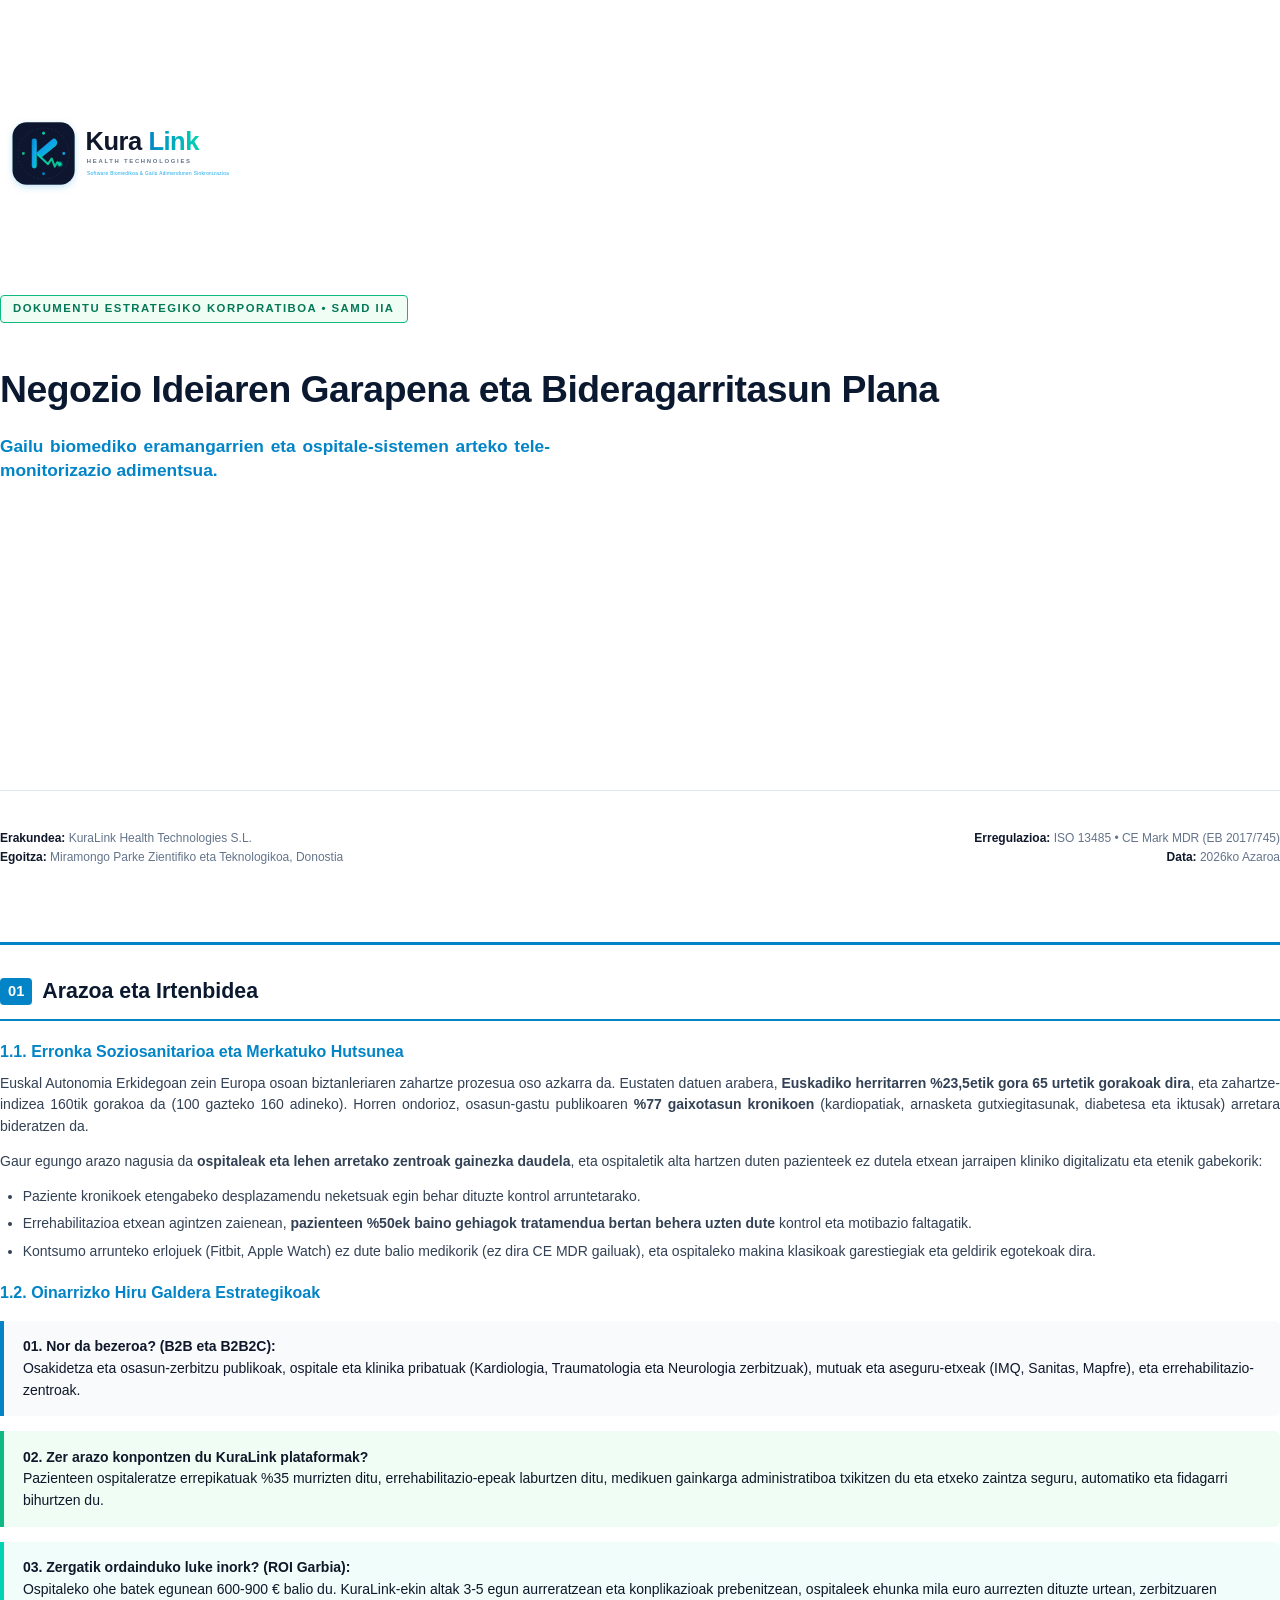
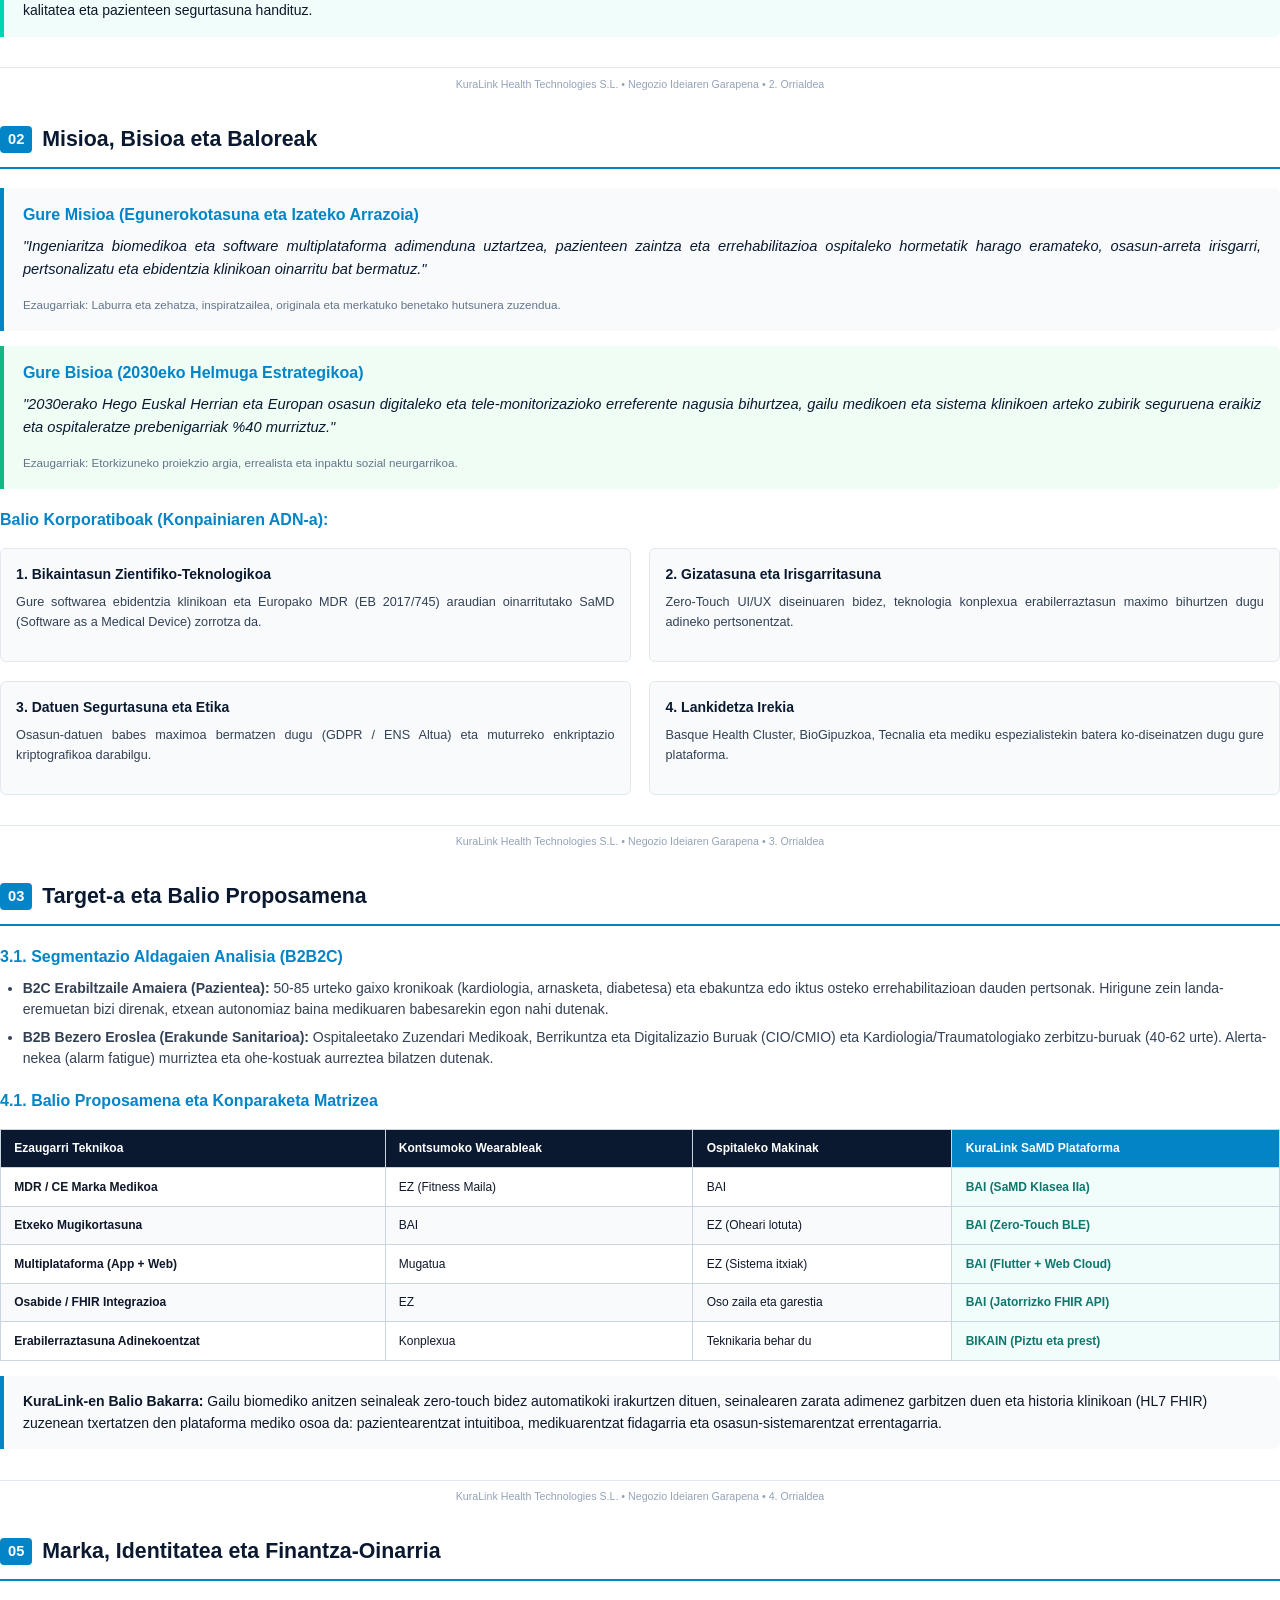
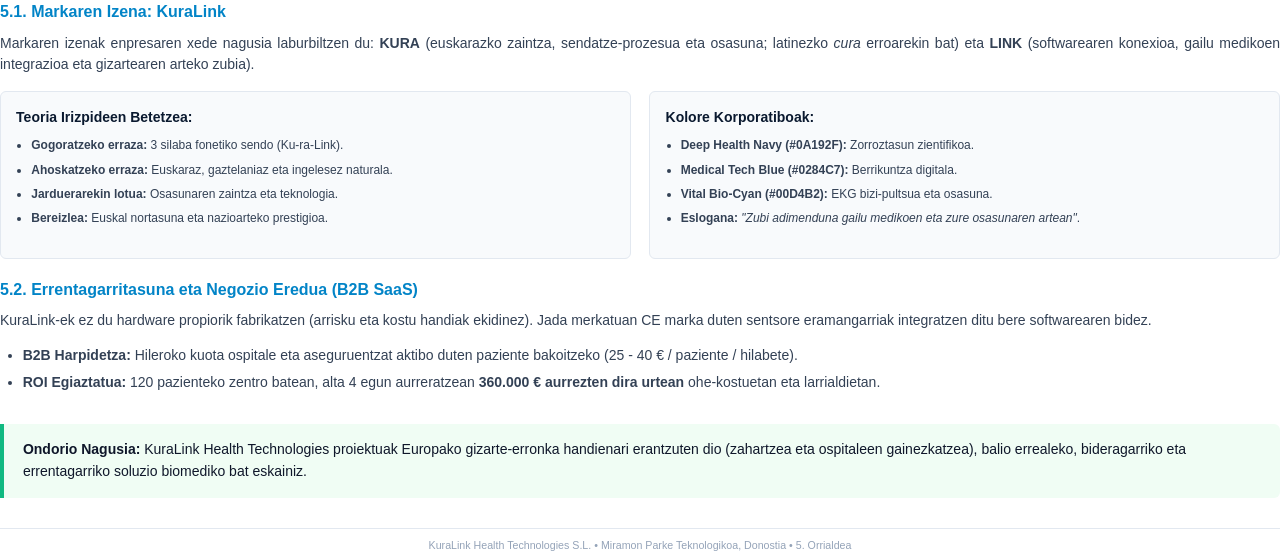
==== kuralink_web_app/txostena_inprimatzeko.html @ a9c26ec3 "style: Dolar ikurrak eta ikasle-testuak ezabatu, enpresa-itxura korporatiboa eman eta PDF deskarga g" ====
<!DOCTYPE html>
<html lang="eu">
<head>
  <meta charset="UTF-8">
  <title>KuraLink Health Technologies — Negozio Ideiaren Garapena (Txosten Ofiziala)</title>
  <style>
    @page {
      size: A4;
      margin: 20mm 15mm 20mm 15mm;
    }
    * {
      box-sizing: border-box;
      margin: 0;
      padding: 0;
    }
    body {
      font-family: -apple-system, BlinkMacSystemFont, "Segoe UI", Roboto, "Helvetica Neue", Arial, sans-serif;
      color: #0F172A;
      background: #FFFFFF;
      font-size: 10.5pt;
      line-height: 1.55;
    }
    .page {
      page-break-after: always;
      position: relative;
    }
    .page:last-child {
      page-break-after: avoid;
    }
    /* Cover Page */
    .cover-page {
      height: 250mm;
      display: flex;
      flex-direction: column;
      justify-content: space-between;
      border-bottom: 3px solid #0284C7;
      padding-bottom: 20mm;
    }
    .cover-top {
      padding-top: 30mm;
    }
    .cover-logo {
      width: 280px;
      margin-bottom: 25mm;
    }
    .cover-badge {
      display: inline-block;
      background: #F0FDF4;
      border: 1px solid #10B981;
      color: #047857;
      font-size: 8.5pt;
      font-weight: 700;
      text-transform: uppercase;
      letter-spacing: 1.5px;
      padding: 4px 12px;
      border-radius: 4px;
      margin-bottom: 12mm;
    }
    .cover-title {
      font-size: 28pt;
      font-weight: 800;
      color: #0A192F;
      line-height: 1.15;
      margin-bottom: 6mm;
      letter-spacing: -0.5px;
    }
    .cover-subtitle {
      font-size: 13pt;
      color: #0284C7;
      font-weight: 600;
      line-height: 1.4;
      max-width: 550px;
    }
    .cover-footer {
      border-top: 1px solid #E2E8F0;
      padding-top: 10mm;
      display: flex;
      justify-content: space-between;
      color: #64748B;
      font-size: 9pt;
    }
    .cover-footer strong {
      color: #0F172A;
    }
    /* Section Headers */
    h2.section-heading {
      font-size: 16pt;
      font-weight: 800;
      color: #0A192F;
      border-bottom: 2px solid #0284C7;
      padding-bottom: 3mm;
      margin-top: 8mm;
      margin-bottom: 5mm;
      display: flex;
      align-items: center;
      gap: 10px;
    }
    h2.section-heading .num {
      background: #0284C7;
      color: white;
      font-size: 11pt;
      padding: 2px 8px;
      border-radius: 4px;
    }
    h3.sub-heading {
      font-size: 12pt;
      font-weight: 700;
      color: #0284C7;
      margin-top: 5mm;
      margin-bottom: 2mm;
    }
    p {
      margin-bottom: 3.5mm;
      color: #334155;
      text-align: justify;
    }
    ul {
      margin-left: 6mm;
      margin-bottom: 4mm;
      color: #334155;
    }
    li {
      margin-bottom: 1.5mm;
    }
    .callout-box {
      background: #F8FAFC;
      border-left: 4px solid #0284C7;
      padding: 4mm 5mm;
      margin: 4mm 0;
      border-radius: 0 6px 6px 0;
    }
    .callout-box.green {
      border-left-color: #10B981;
      background: #F0FDF4;
    }
    .callout-box.cyan {
      border-left-color: #00D4B2;
      background: #F0FDFA;
    }
    .grid-2 {
      display: grid;
      grid-template-columns: 1fr 1fr;
      gap: 5mm;
      margin: 4mm 0;
    }
    .card {
      border: 1px solid #E2E8F0;
      padding: 4mm;
      border-radius: 6px;
      background: #F8FAFC;
    }
    .card h4 {
      font-size: 10.5pt;
      font-weight: 700;
      color: #0A192F;
      margin-bottom: 2mm;
    }
    table {
      width: 100%;
      border-collapse: collapse;
      margin: 4mm 0;
      font-size: 9pt;
    }
    th, td {
      border: 1px solid #CBD5E1;
      padding: 2.5mm 3.5mm;
      text-align: left;
    }
    th {
      background: #0A192F;
      color: white;
      font-weight: 700;
    }
    tr:nth-child(even) {
      background: #F8FAFC;
    }
    .highlight-cell {
      background: #F0FDFA !important;
      font-weight: 700;
      color: #0F766E;
    }
    .footer-note {
      font-size: 8pt;
      color: #94A3B8;
      border-top: 1px solid #E2E8F0;
      padding-top: 2mm;
      margin-top: 8mm;
      text-align: center;
    }
  </style>
</head>
<body>

  <!-- PAGE 1: COVER -->
  <div class="page cover-page">
    <div class="cover-top">
      <img src="assets/images/kuralink_logo.svg" alt="KuraLink Logo" class="cover-logo">
      <br>
      <div class="cover-badge">Dokumentu Estrategiko Korporatiboa • SaMD IIa</div>
      <h1 class="cover-title">Negozio Ideiaren Garapena eta Bideragarritasun Plana</h1>
      <p class="cover-subtitle">
        Gailu biomediko eramangarrien eta ospitale-sistemen arteko tele-monitorizazio adimentsua.
      </p>
    </div>

    <div class="cover-footer">
      <div>
        <strong>Erakundea:</strong> KuraLink Health Technologies S.L.<br>
        <strong>Egoitza:</strong> Miramongo Parke Zientifiko eta Teknologikoa, Donostia
      </div>
      <div style="text-align: right;">
        <strong>Erregulazioa:</strong> ISO 13485 • CE Mark MDR (EB 2017/745)<br>
        <strong>Data:</strong> 2026ko Azaroa
      </div>
    </div>
  </div>

  <!-- PAGE 2: ARAZOA ETA IRTENBIDEA -->
  <div class="page">
    <h2 class="section-heading"><span class="num">01</span> Arazoa eta Irtenbidea</h2>
    
    <h3 class="sub-heading">1.1. Erronka Soziosanitarioa eta Merkatuko Hutsunea</h3>
    <p>
      Euskal Autonomia Erkidegoan zein Europa osoan biztanleriaren zahartze prozesua oso azkarra da. Eustaten datuen arabera, <strong>Euskadiko herritarren %23,5etik gora 65 urtetik gorakoak dira</strong>, eta zahartze-indizea 160tik gorakoa da (100 gazteko 160 adineko). Horren ondorioz, osasun-gastu publikoaren <strong>%77 gaixotasun kronikoen</strong> (kardiopatiak, arnasketa gutxiegitasunak, diabetesa eta iktusak) arretara bideratzen da.
    </p>
    <p>
      Gaur egungo arazo nagusia da <strong>ospitaleak eta lehen arretako zentroak gainezka daudela</strong>, eta ospitaletik alta hartzen duten pazienteek ez dutela etxean jarraipen kliniko digitalizatu eta etenik gabekorik:
    </p>
    <ul>
      <li>Paziente kronikoek etengabeko desplazamendu neketsuak egin behar dituzte kontrol arruntetarako.</li>
      <li>Errehabilitazioa etxean agintzen zaienean, <strong>pazienteen %50ek baino gehiagok tratamendua bertan behera uzten dute</strong> kontrol eta motibazio faltagatik.</li>
      <li>Kontsumo arrunteko erlojuek (Fitbit, Apple Watch) ez dute balio medikorik (ez dira CE MDR gailuak), eta ospitaleko makina klasikoak garestiegiak eta geldirik egotekoak dira.</li>
    </ul>

    <h3 class="sub-heading">1.2. Oinarrizko Hiru Galdera Estrategikoak</h3>
    <div class="callout-box">
      <strong>01. Nor da bezeroa? (B2B eta B2B2C):</strong><br>
      Osakidetza eta osasun-zerbitzu publikoak, ospitale eta klinika pribatuak (Kardiologia, Traumatologia eta Neurologia zerbitzuak), mutuak eta aseguru-etxeak (IMQ, Sanitas, Mapfre), eta errehabilitazio-zentroak.
    </div>
    <div class="callout-box green">
      <strong>02. Zer arazo konpontzen du KuraLink plataformak?</strong><br>
      Pazienteen ospitaleratze errepikatuak %35 murrizten ditu, errehabilitazio-epeak laburtzen ditu, medikuen gainkarga administratiboa txikitzen du eta etxeko zaintza seguru, automatiko eta fidagarri bihurtzen du.
    </div>
    <div class="callout-box cyan">
      <strong>03. Zergatik ordainduko luke inork? (ROI Garbia):</strong><br>
      Ospitaleko ohe batek egunean 600-900 € balio du. KuraLink-ekin altak 3-5 egun aurreratzean eta konplikazioak prebenitzean, ospitaleek ehunka mila euro aurrezten dituzte urtean, zerbitzuaren kalitatea eta pazienteen segurtasuna handituz.
    </div>

    <div class="footer-note">KuraLink Health Technologies S.L. • Negozio Ideiaren Garapena • 2. Orrialdea</div>
  </div>

  <!-- PAGE 3: MISIOA, BISIOA ETA BALOREAK -->
  <div class="page">
    <h2 class="section-heading"><span class="num">02</span> Misioa, Bisioa eta Baloreak</h2>

    <div class="callout-box">
      <h3 class="sub-heading" style="margin-top:0;">Gure Misioa (Egunerokotasuna eta Izateko Arrazoia)</h3>
      <p style="font-size:11pt; font-style:italic; color:#0A192F;">
        "Ingeniaritza biomedikoa eta software multiplataforma adimenduna uztartzea, pazienteen zaintza eta errehabilitazioa ospitaleko hormetatik harago eramateko, osasun-arreta irisgarri, pertsonalizatu eta ebidentzia klinikoan oinarritu bat bermatuz."
      </p>
      <small style="color:#64748B;">Ezaugarriak: Laburra eta zehatza, inspiratzailea, originala eta merkatuko benetako hutsunera zuzendua.</small>
    </div>

    <div class="callout-box green">
      <h3 class="sub-heading" style="margin-top:0;">Gure Bisioa (2030eko Helmuga Estrategikoa)</h3>
      <p style="font-size:11pt; font-style:italic; color:#0A192F;">
        "2030erako Hego Euskal Herrian eta Europan osasun digitaleko eta tele-monitorizazioko erreferente nagusia bihurtzea, gailu medikoen eta sistema klinikoen arteko zubirik seguruena eraikiz eta ospitaleratze prebenigarriak %40 murriztuz."
      </p>
      <small style="color:#64748B;">Ezaugarriak: Etorkizuneko proiekzio argia, errealista eta inpaktu sozial neurgarrikoa.</small>
    </div>

    <h3 class="sub-heading">Balio Korporatiboak (Konpainiaren ADN-a):</h3>
    <div class="grid-2">
      <div class="card">
        <h4>1. Bikaintasun Zientifiko-Teknologikoa</h4>
        <p style="font-size:9.5pt;">Gure softwarea ebidentzia klinikoan eta Europako MDR (EB 2017/745) araudian oinarritutako SaMD (Software as a Medical Device) zorrotza da.</p>
      </div>
      <div class="card">
        <h4>2. Gizatasuna eta Irisgarritasuna</h4>
        <p style="font-size:9.5pt;">Zero-Touch UI/UX diseinuaren bidez, teknologia konplexua erabilerraztasun maximo bihurtzen dugu adineko pertsonentzat.</p>
      </div>
      <div class="card">
        <h4>3. Datuen Segurtasuna eta Etika</h4>
        <p style="font-size:9.5pt;">Osasun-datuen babes maximoa bermatzen dugu (GDPR / ENS Altua) eta muturreko enkriptazio kriptografikoa darabilgu.</p>
      </div>
      <div class="card">
        <h4>4. Lankidetza Irekia</h4>
        <p style="font-size:9.5pt;">Basque Health Cluster, BioGipuzkoa, Tecnalia eta mediku espezialistekin batera ko-diseinatzen dugu gure plataforma.</p>
      </div>
    </div>

    <div class="footer-note">KuraLink Health Technologies S.L. • Negozio Ideiaren Garapena • 3. Orrialdea</div>
  </div>

  <!-- PAGE 4: TARGET ETA BALIO PROPOSAMENA -->
  <div class="page">
    <h2 class="section-heading"><span class="num">03</span> Target-a eta Balio Proposamena</h2>

    <h3 class="sub-heading">3.1. Segmentazio Aldagaien Analisia (B2B2C)</h3>
    <ul>
      <li><strong>B2C Erabiltzaile Amaiera (Pazientea):</strong> 50-85 urteko gaixo kronikoak (kardiologia, arnasketa, diabetesa) eta ebakuntza edo iktus osteko errehabilitazioan dauden pertsonak. Hirigune zein landa-eremuetan bizi direnak, etxean autonomiaz baina medikuaren babesarekin egon nahi dutenak.</li>
      <li><strong>B2B Bezero Eroslea (Erakunde Sanitarioa):</strong> Ospitaleetako Zuzendari Medikoak, Berrikuntza eta Digitalizazio Buruak (CIO/CMIO) eta Kardiologia/Traumatologiako zerbitzu-buruak (40-62 urte). Alerta-nekea (alarm fatigue) murriztea eta ohe-kostuak aurreztea bilatzen dutenak.</li>
    </ul>

    <h3 class="sub-heading">4.1. Balio Proposamena eta Konparaketa Matrizea</h3>
    <table>
      <thead>
        <tr>
          <th>Ezaugarri Teknikoa</th>
          <th>Kontsumoko Wearableak</th>
          <th>Ospitaleko Makinak</th>
          <th style="background:#0284C7;">KuraLink SaMD Plataforma</th>
        </tr>
      </thead>
      <tbody>
        <tr>
          <td><strong>MDR / CE Marka Medikoa</strong></td>
          <td>EZ (Fitness Maila)</td>
          <td>BAI</td>
          <td class="highlight-cell">BAI (SaMD Klasea IIa)</td>
        </tr>
        <tr>
          <td><strong>Etxeko Mugikortasuna</strong></td>
          <td>BAI</td>
          <td>EZ (Oheari lotuta)</td>
          <td class="highlight-cell">BAI (Zero-Touch BLE)</td>
        </tr>
        <tr>
          <td><strong>Multiplataforma (App + Web)</strong></td>
          <td>Mugatua</td>
          <td>EZ (Sistema itxiak)</td>
          <td class="highlight-cell">BAI (Flutter + Web Cloud)</td>
        </tr>
        <tr>
          <td><strong>Osabide / FHIR Integrazioa</strong></td>
          <td>EZ</td>
          <td>Oso zaila eta garestia</td>
          <td class="highlight-cell">BAI (Jatorrizko FHIR API)</td>
        </tr>
        <tr>
          <td><strong>Erabilerraztasuna Adinekoentzat</strong></td>
          <td>Konplexua</td>
          <td>Teknikaria behar du</td>
          <td class="highlight-cell">BIKAIN (Piztu eta prest)</td>
        </tr>
      </tbody>
    </table>

    <div class="callout-box">
      <strong>KuraLink-en Balio Bakarra:</strong> Gailu biomediko anitzen seinaleak zero-touch bidez automatikoki irakurtzen dituen, seinalearen zarata adimenez garbitzen duen eta historia klinikoan (HL7 FHIR) zuzenean txertatzen den plataforma mediko osoa da: pazientearentzat intuitiboa, medikuarentzat fidagarria eta osasun-sistemarentzat errentagarria.
    </div>

    <div class="footer-note">KuraLink Health Technologies S.L. • Negozio Ideiaren Garapena • 4. Orrialdea</div>
  </div>

  <!-- PAGE 5: MARKA ETA ONDORIOAK -->
  <div class="page">
    <h2 class="section-heading"><span class="num">05</span> Marka, Identitatea eta Finantza-Oinarria</h2>

    <h3 class="sub-heading">5.1. Markaren Izena: KuraLink</h3>
    <p>
      Markaren izenak enpresaren xede nagusia laburbiltzen du: <strong>KURA</strong> (euskarazko zaintza, sendatze-prozesua eta osasuna; latinezko <em>cura</em> erroarekin bat) eta <strong>LINK</strong> (softwarearen konexioa, gailu medikoen integrazioa eta gizartearen arteko zubia).
    </p>

    <div class="grid-2">
      <div class="card">
        <h4>Teoria Irizpideen Betetzea:</h4>
        <ul style="margin-left: 4mm; font-size: 9pt;">
          <li><strong>Gogoratzeko erraza:</strong> 3 silaba fonetiko sendo (Ku-ra-Link).</li>
          <li><strong>Ahoskatzeko erraza:</strong> Euskaraz, gaztelaniaz eta ingelesez naturala.</li>
          <li><strong>Jarduerarekin lotua:</strong> Osasunaren zaintza eta teknologia.</li>
          <li><strong>Bereizlea:</strong> Euskal nortasuna eta nazioarteko prestigioa.</li>
        </ul>
      </div>
      <div class="card">
        <h4>Kolore Korporatiboak:</h4>
        <ul style="margin-left: 4mm; font-size: 9pt;">
          <li><strong>Deep Health Navy (#0A192F):</strong> Zorroztasun zientifikoa.</li>
          <li><strong>Medical Tech Blue (#0284C7):</strong> Berrikuntza digitala.</li>
          <li><strong>Vital Bio-Cyan (#00D4B2):</strong> EKG bizi-pultsua eta osasuna.</li>
          <li><strong>Eslogana:</strong> <em>"Zubi adimenduna gailu medikoen eta zure osasunaren artean"</em>.</li>
        </ul>
      </div>
    </div>

    <h3 class="sub-heading">5.2. Errentagarritasuna eta Negozio Eredua (B2B SaaS)</h3>
    <p>
      KuraLink-ek ez du hardware propiorik fabrikatzen (arrisku eta kostu handiak ekidinez). Jada merkatuan CE marka duten sentsore eramangarriak integratzen ditu bere softwarearen bidez.
    </p>
    <ul>
      <li><strong>B2B Harpidetza:</strong> Hileroko kuota ospitale eta aseguruentzat aktibo duten paziente bakoitzeko (25 - 40 € / paziente / hilabete).</li>
      <li><strong>ROI Egiaztatua:</strong> 120 pazienteko zentro batean, alta 4 egun aurreratzean <strong>360.000 € aurrezten dira urtean</strong> ohe-kostuetan eta larrialdietan.</li>
    </ul>

    <div class="callout-box green" style="margin-top: 8mm;">
      <strong>Ondorio Nagusia:</strong> KuraLink Health Technologies proiektuak Europako gizarte-erronka handienari erantzuten dio (zahartzea eta ospitaleen gainezkatzea), balio errealeko, bideragarriko eta errentagarriko soluzio biomediko bat eskainiz.
    </div>

    <div class="footer-note">KuraLink Health Technologies S.L. • Miramon Parke Teknologikoa, Donostia • 5. Orrialdea</div>
  </div>

</body>
</html>
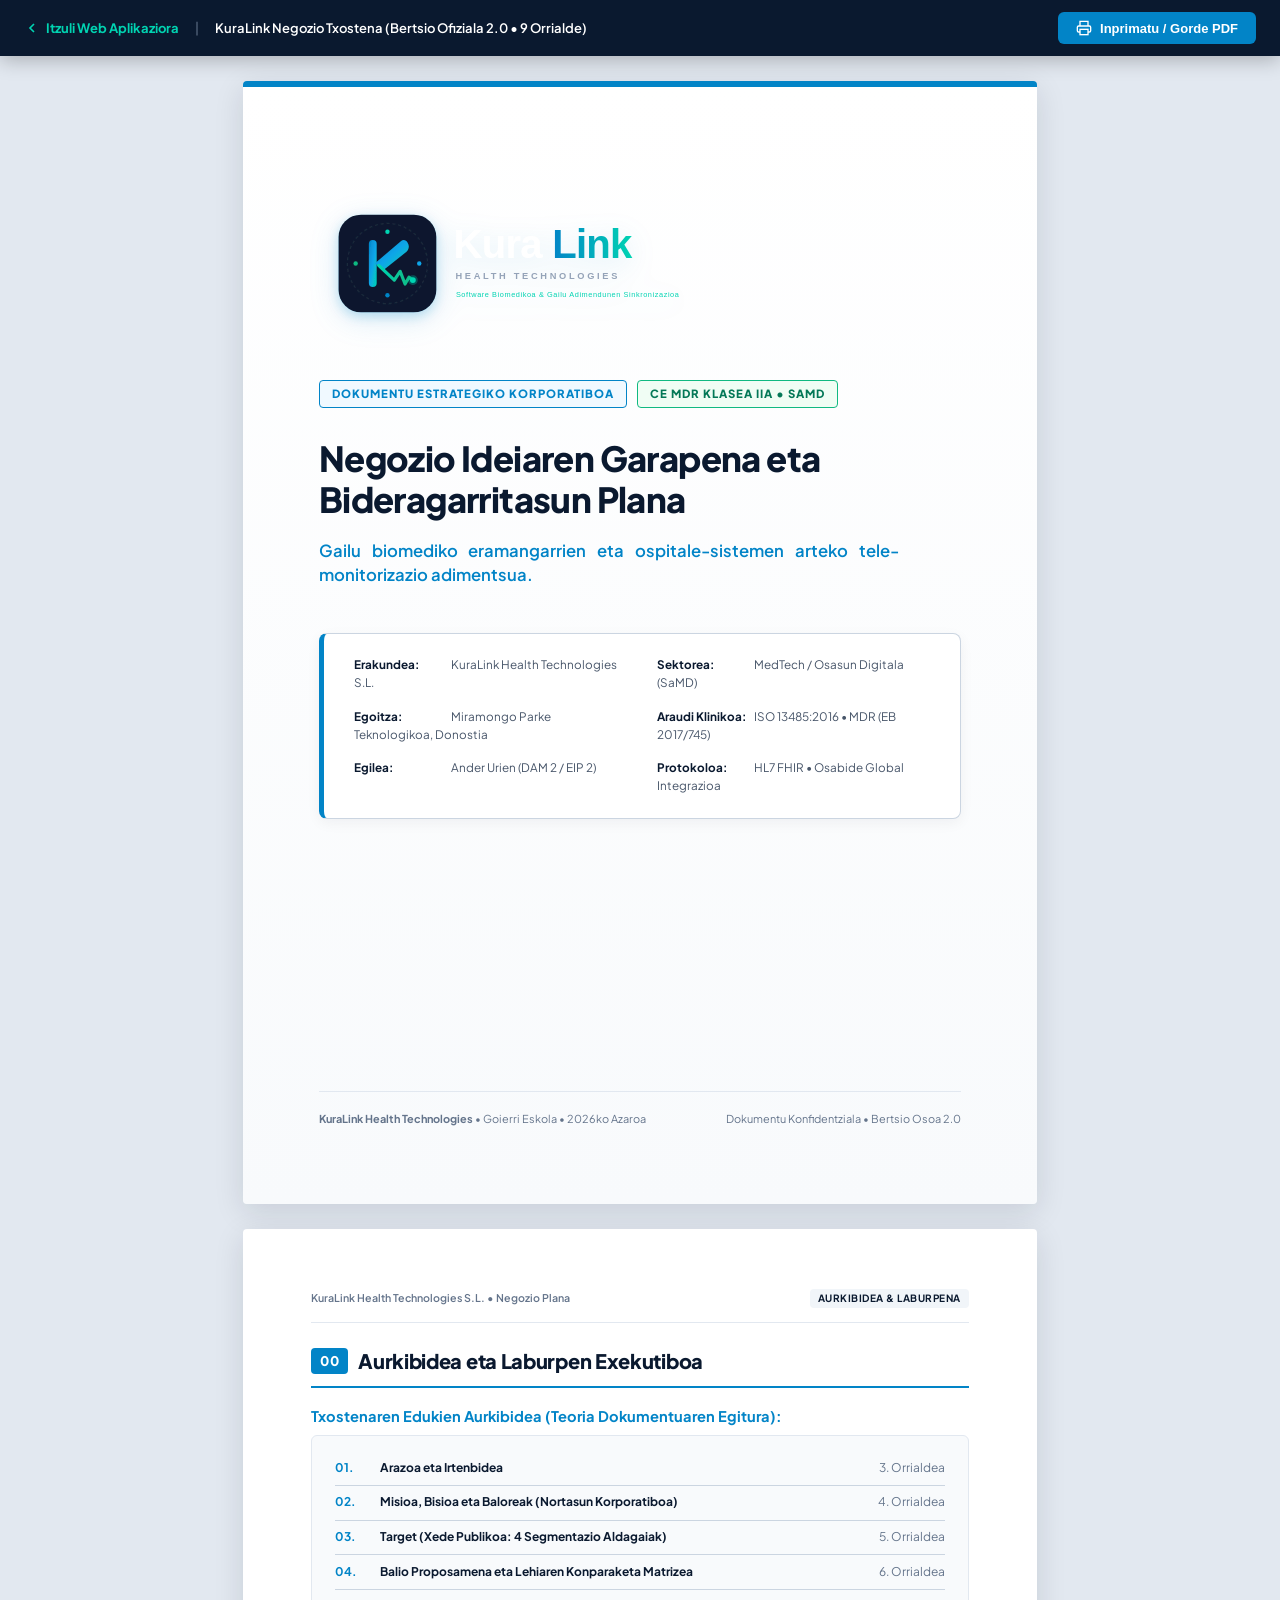
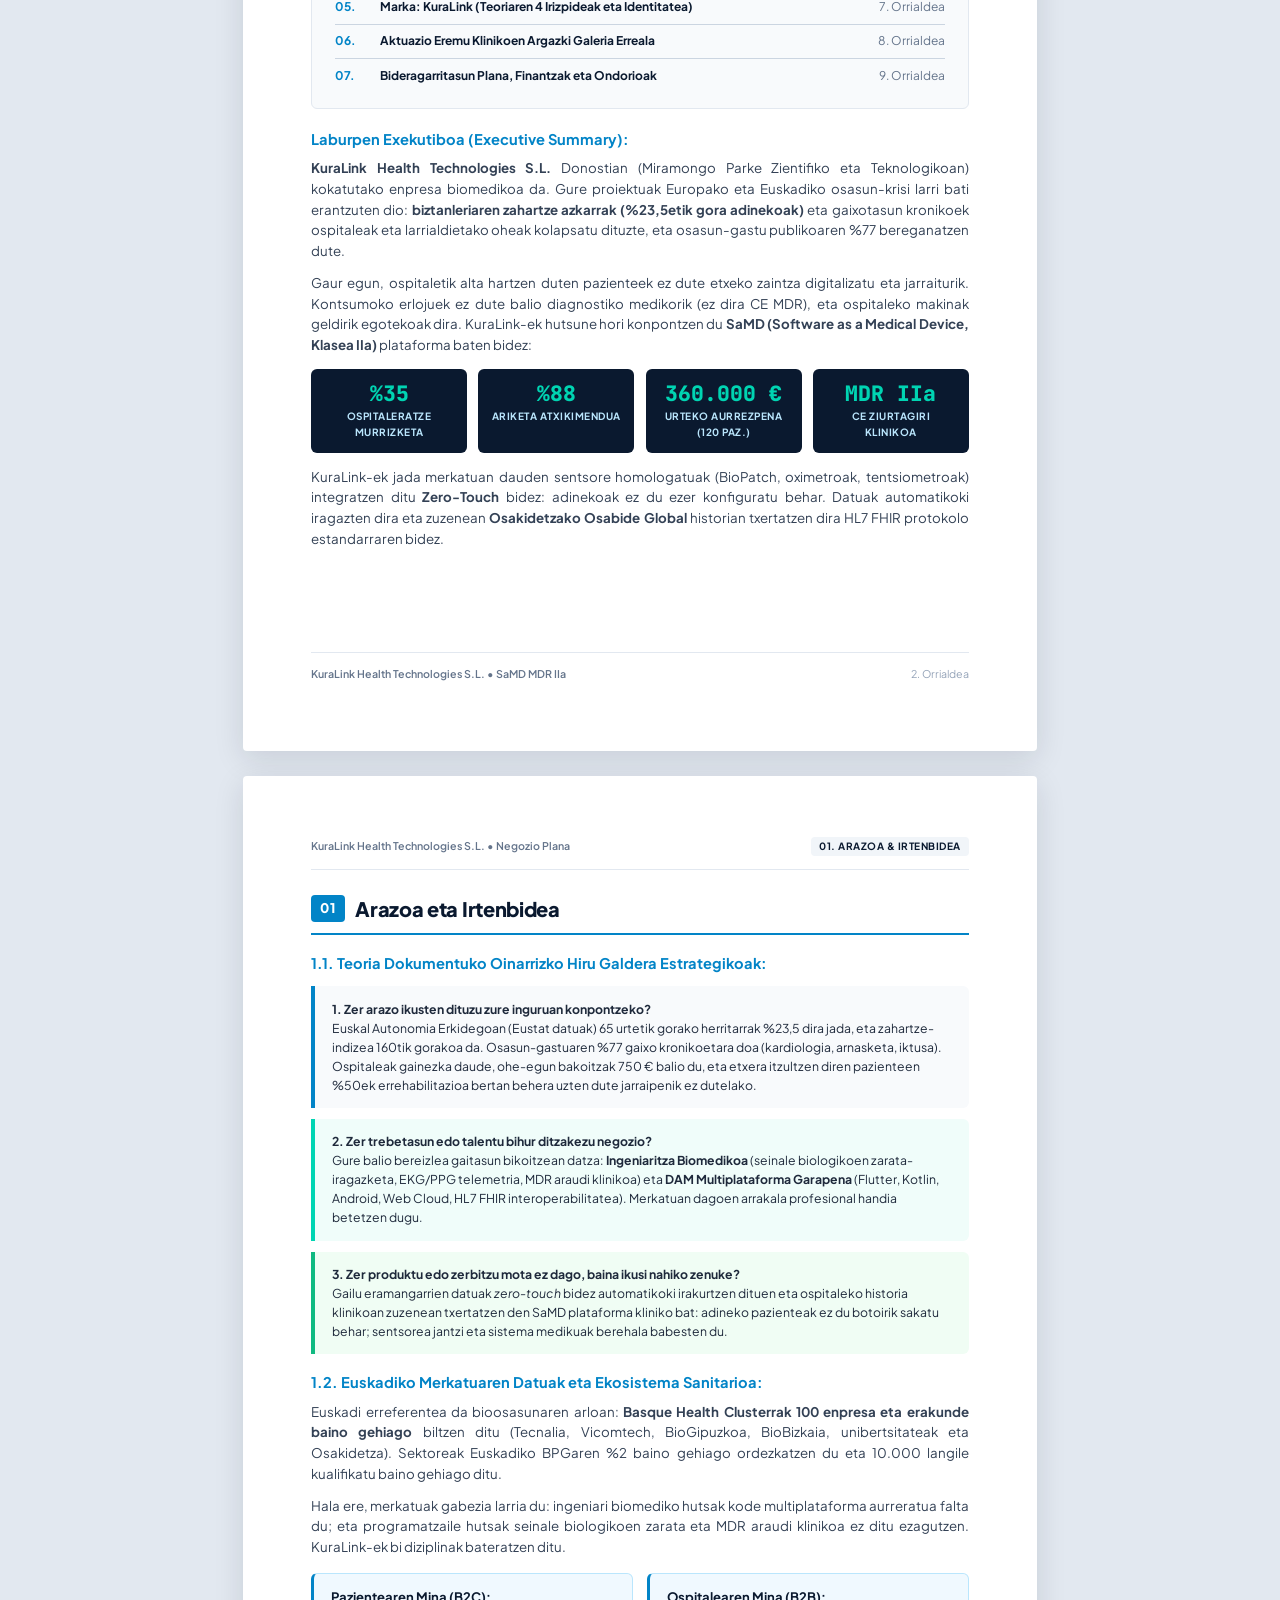
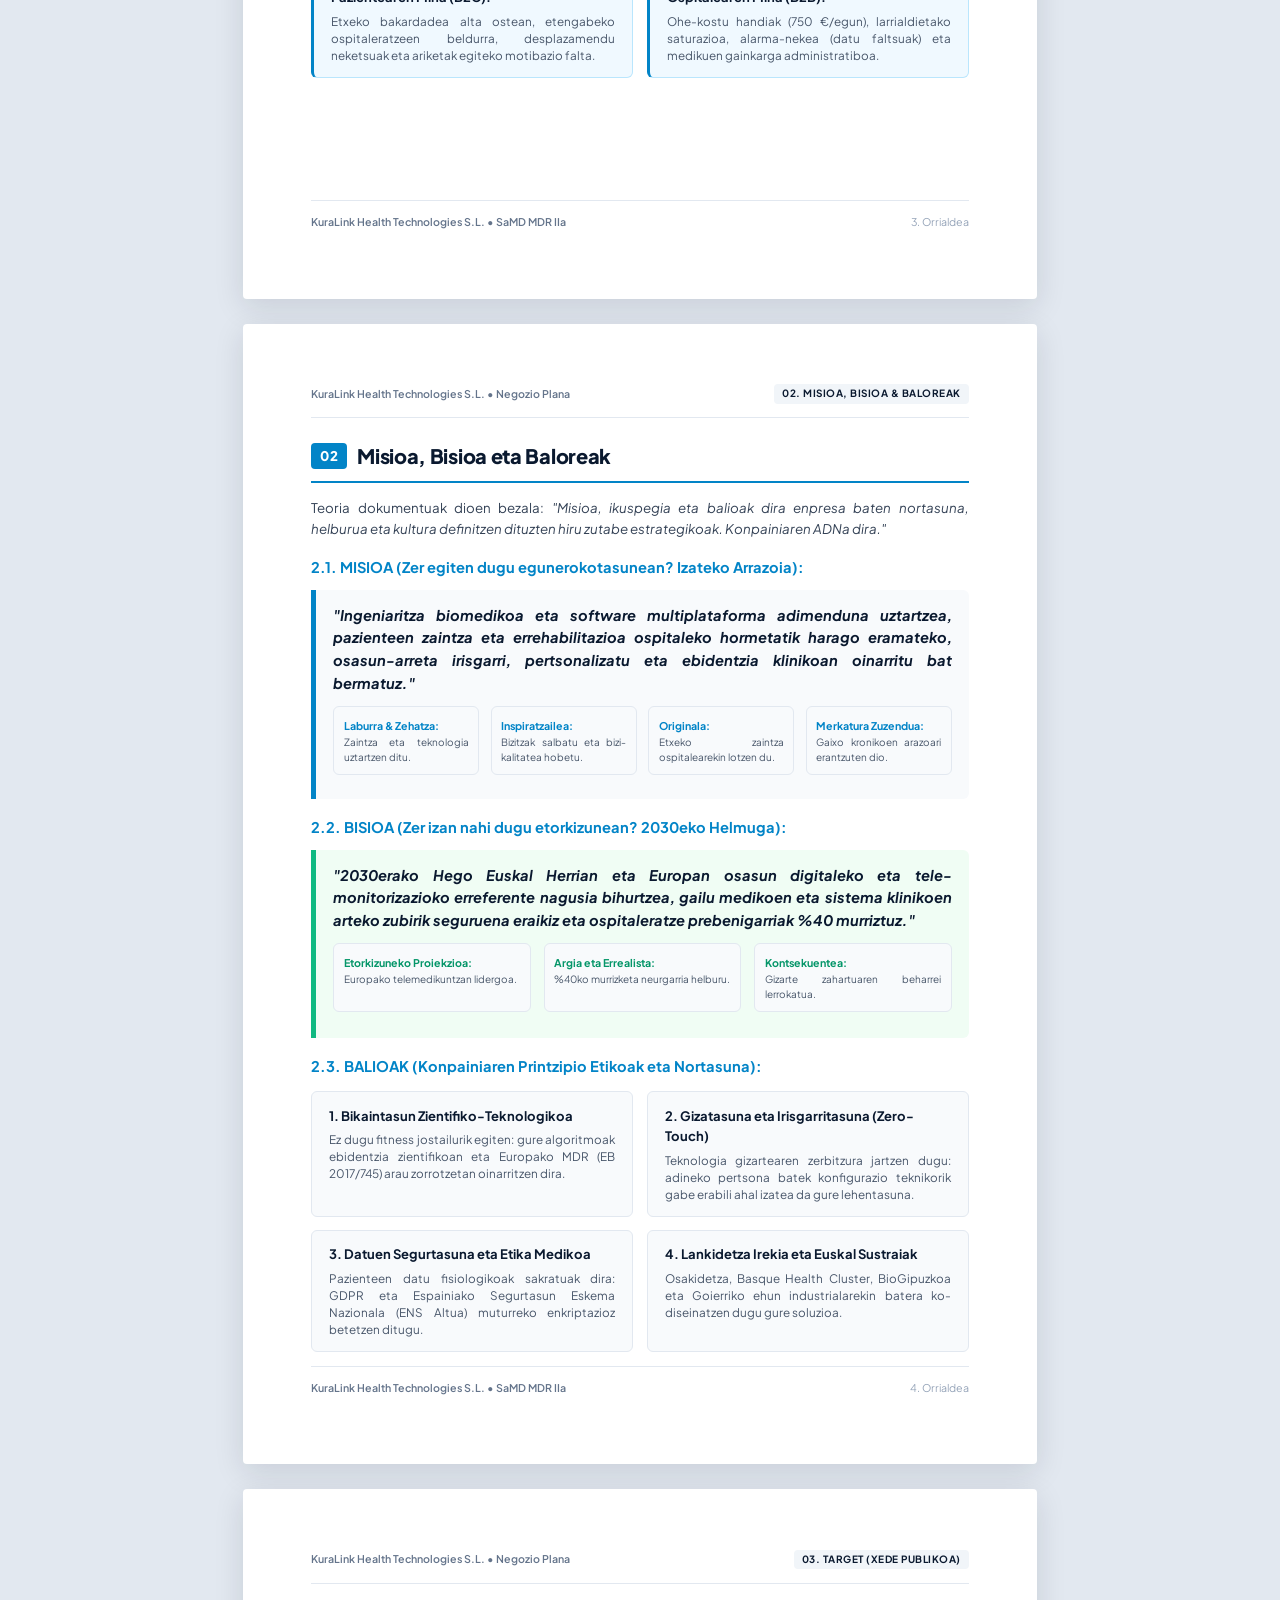
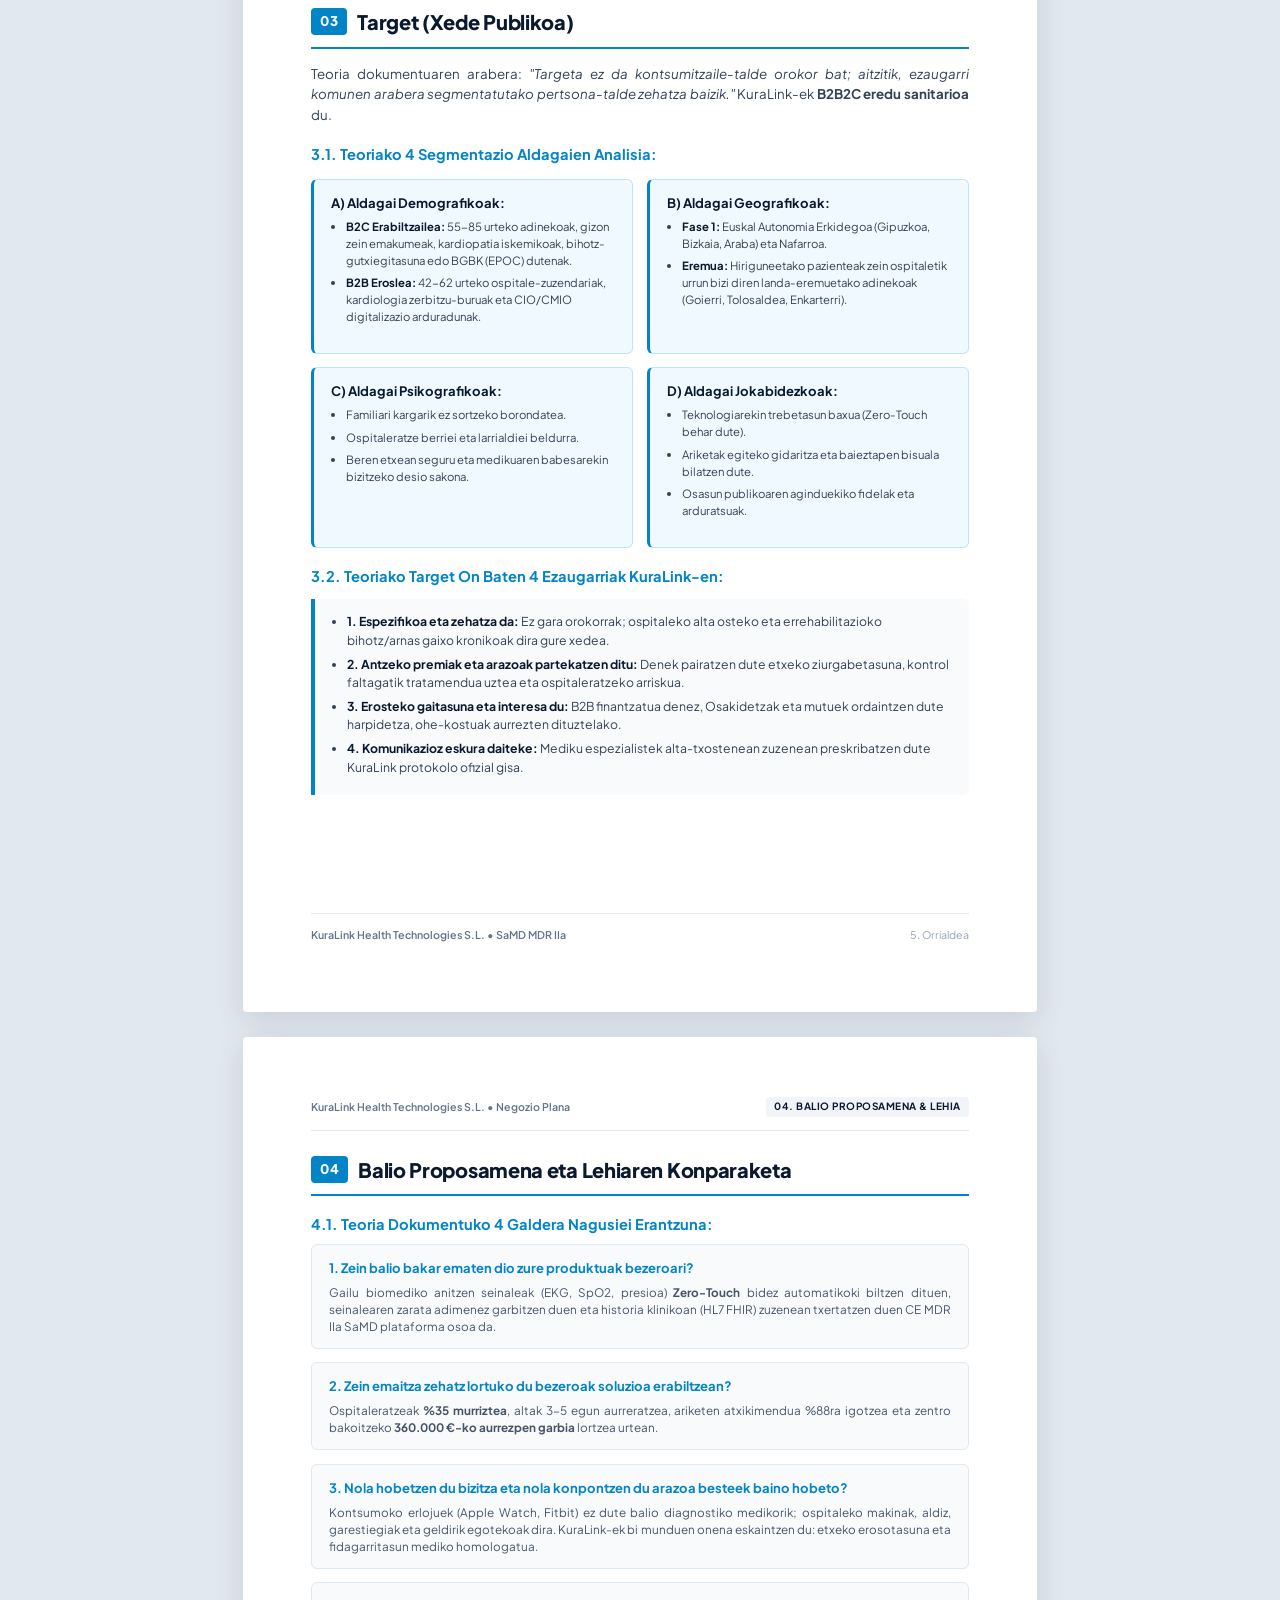
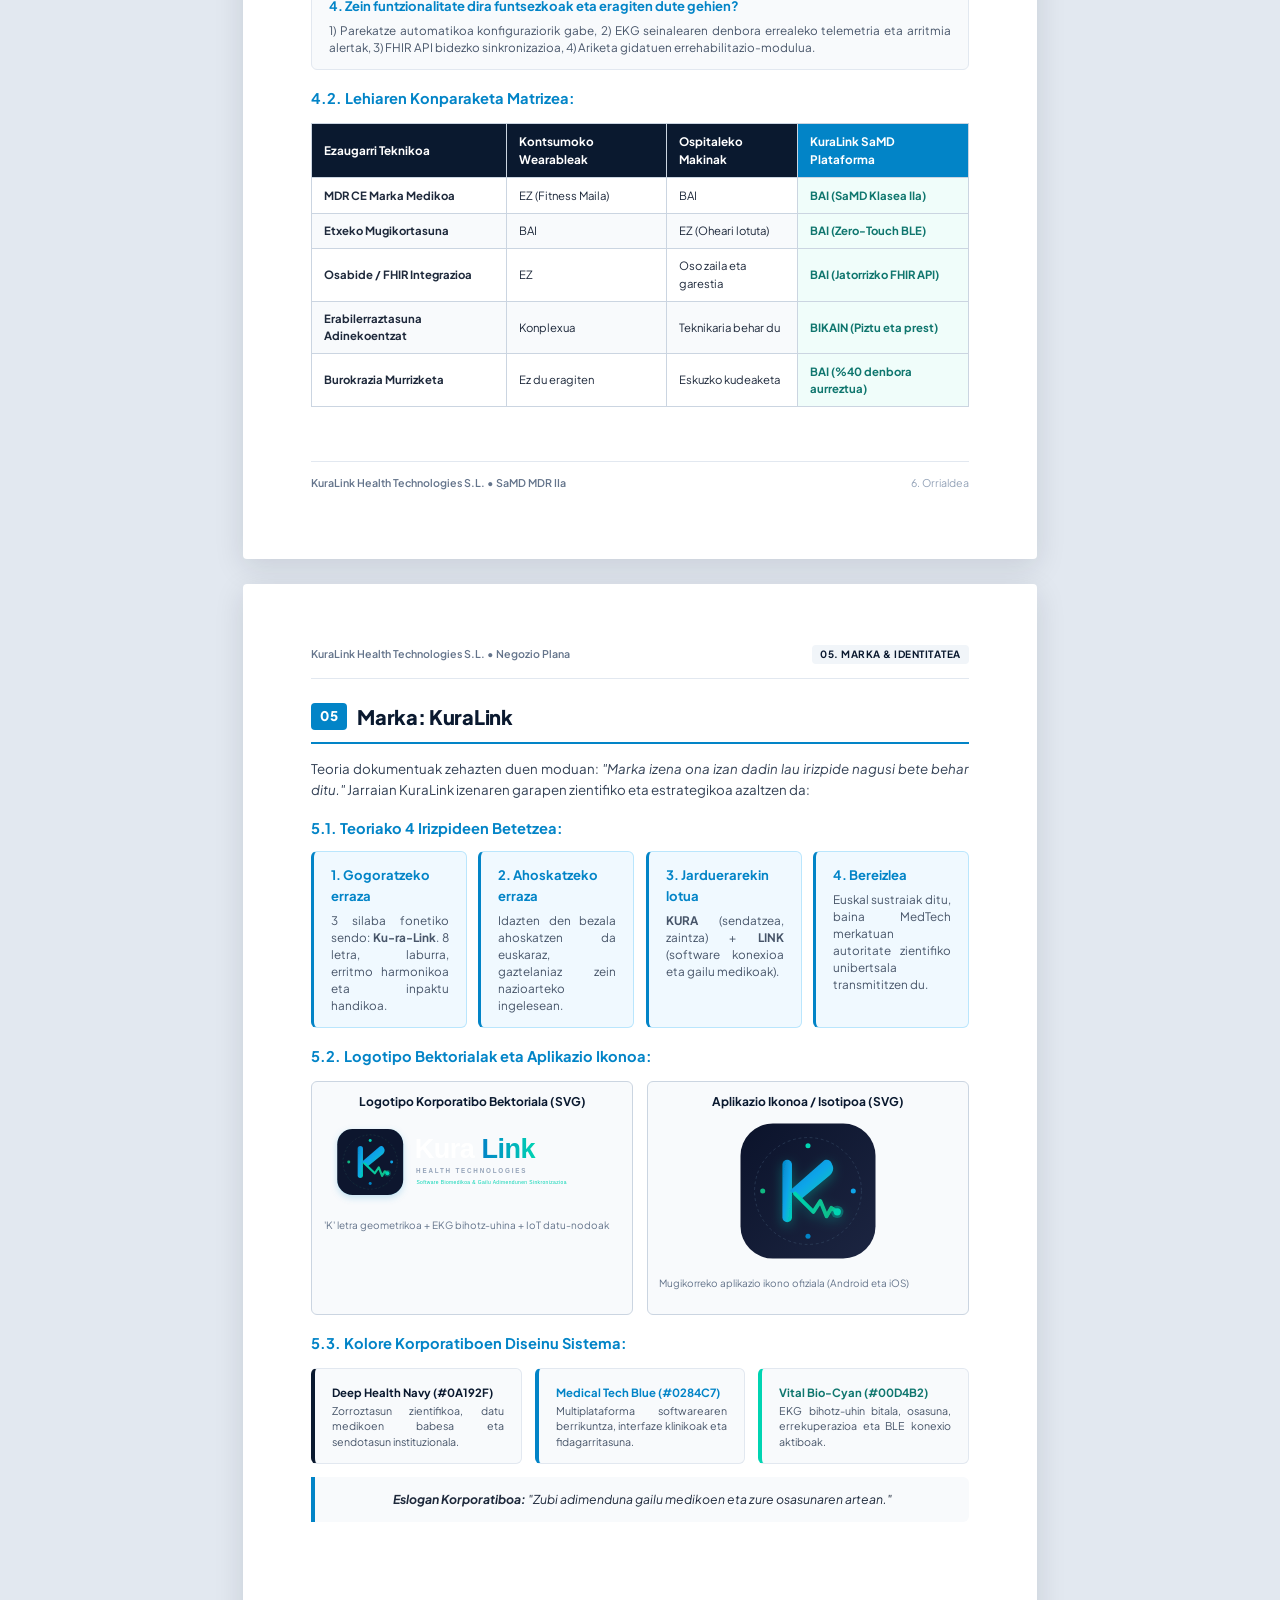
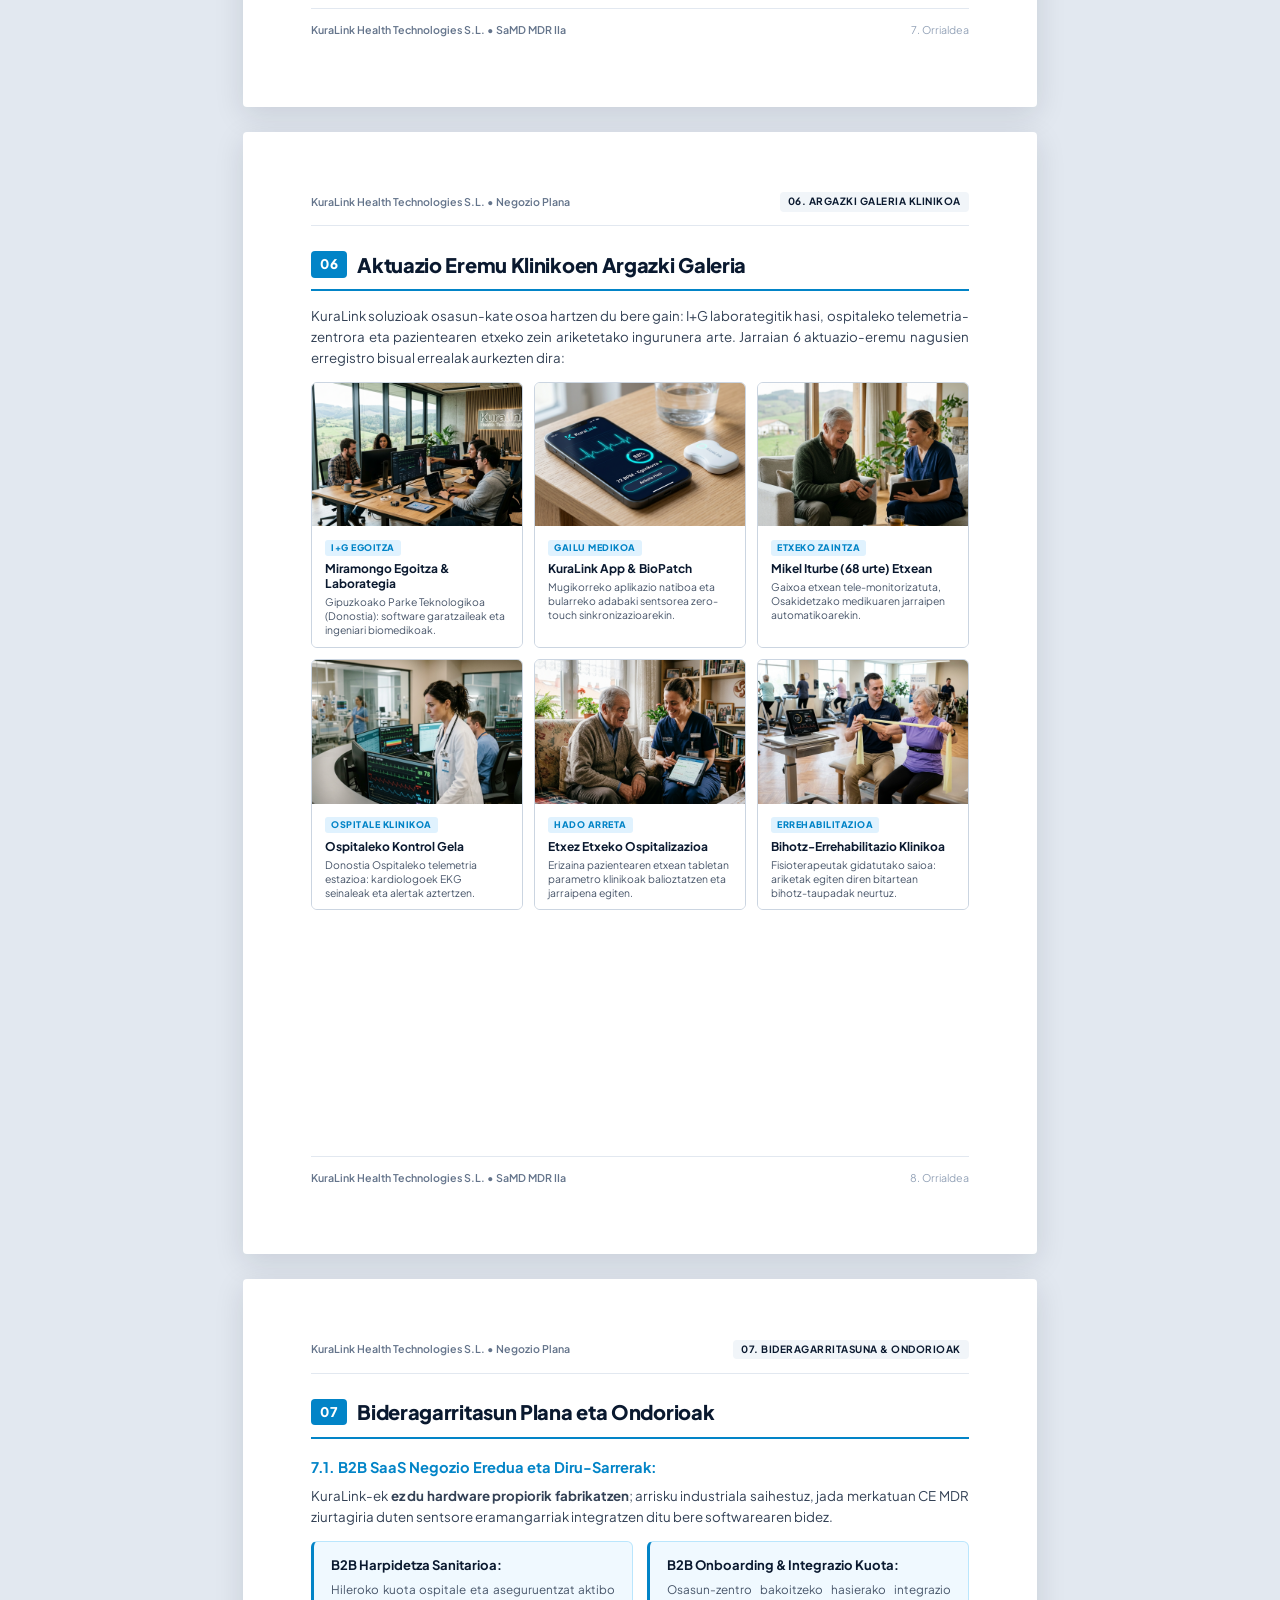
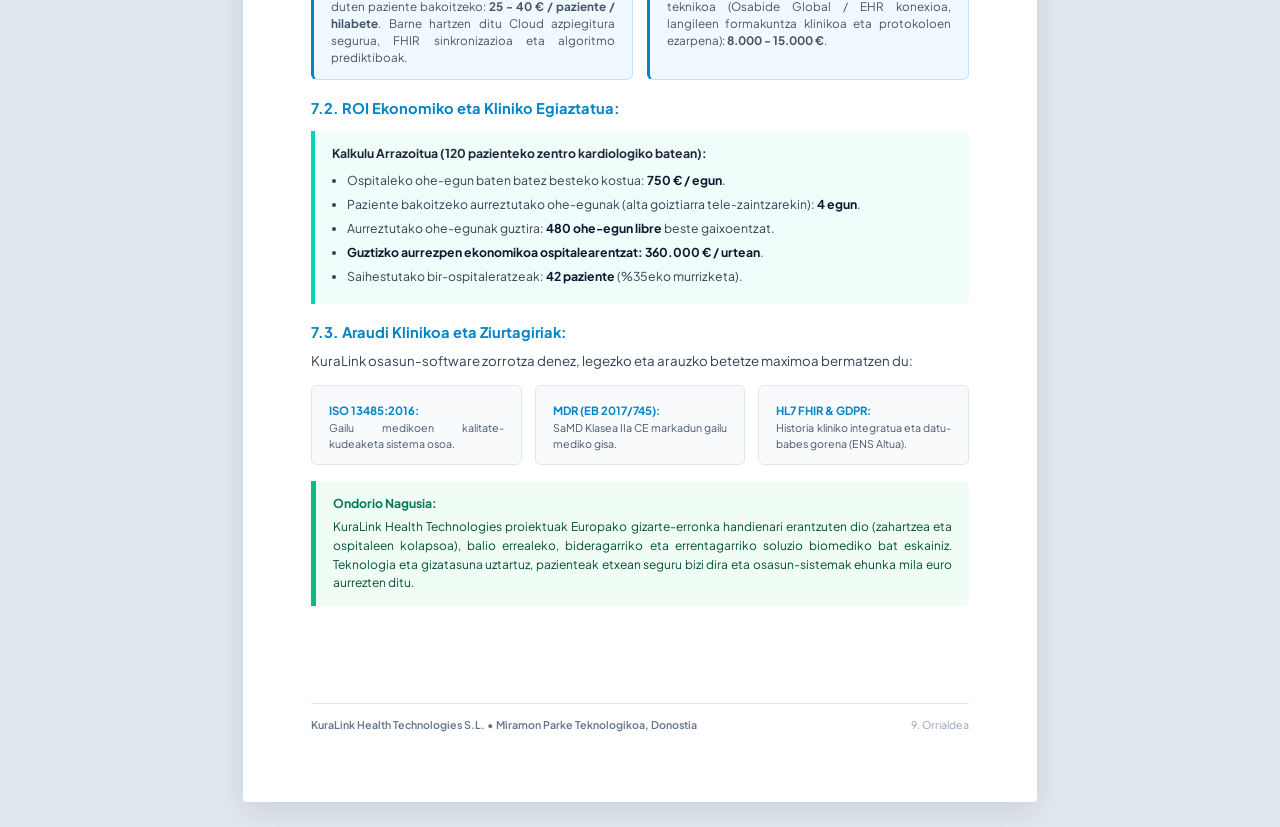
==== commit 1a0b17dd: "feat: txostena_inprimatzeko eta KuraLink_Negozio_Txostena.pdf osatu: 4. puntua gehitu, azala hobetu " ====
--- a/kuralink_web_app/txostena_inprimatzeko.html
+++ b/kuralink_web_app/txostena_inprimatzeko.html
@@ -2,46 +2,202 @@
 <html lang="eu">
 <head>
   <meta charset="UTF-8">
-  <title>KuraLink Health Technologies — Negozio Ideiaren Garapena (Txosten Ofiziala)</title>
+  <meta name="viewport" content="width=device-width, initial-scale=1.0">
+  <title>KuraLink Health Technologies - Negozio Ideiaren Garapena eta Bideragarritasun Plana</title>
+  <link rel="icon" type="image/svg+xml" href="assets/images/kuralink_icon.svg">
   <style>
-    @page {
-      size: A4;
-      margin: 20mm 15mm 20mm 15mm;
-    }
+    @import url('https://fonts.googleapis.com/css2?family=Plus+Jakarta+Sans:wght@400;500;600;700;800&family=JetBrains+Mono:wght@500;700&display=swap');
+
     * {
       box-sizing: border-box;
       margin: 0;
       padding: 0;
     }
+
     body {
-      font-family: -apple-system, BlinkMacSystemFont, "Segoe UI", Roboto, "Helvetica Neue", Arial, sans-serif;
-      color: #0F172A;
+      font-family: 'Plus Jakarta Sans', -apple-system, BlinkMacSystemFont, "Segoe UI", Roboto, sans-serif;
+      color: #1E293B;
+      background: #E2E8F0;
+      line-height: 1.55;
+      font-size: 10pt;
+      -webkit-font-smoothing: antialiased;
+    }
+
+    /* Print Setup */
+    @page {
+      size: A4 portrait;
+      margin: 12mm 14mm 14mm 14mm;
+    }
+
+    @media print {
+      body {
+        background: white;
+      }
+      .no-print {
+        display: none !important;
+      }
+      .page {
+        margin: 0;
+        box-shadow: none;
+        border: none;
+        width: 100%;
+        min-height: 270mm;
+        page-break-after: always;
+        break-after: page;
+      }
+      .page:last-child {
+        page-break-after: auto;
+        break-after: auto;
+      }
+    }
+
+    /* Interactive Top Action Bar */
+    .print-actions-bar {
+      position: sticky;
+      top: 0;
+      z-index: 1000;
+      background: #0A192F;
+      color: white;
+      padding: 12px 24px;
+      display: flex;
+      justify-content: space-between;
+      align-items: center;
+      box-shadow: 0 4px 20px rgba(0, 0, 0, 0.25);
+    }
+    .print-actions-left {
+      display: flex;
+      align-items: center;
+      gap: 16px;
+    }
+    .print-actions-left a {
+      color: #00D4B2;
+      text-decoration: none;
+      font-weight: 700;
+      font-size: 13px;
+      display: inline-flex;
+      align-items: center;
+      gap: 6px;
+      transition: color 0.2s;
+    }
+    .print-actions-left a:hover {
+      color: #38BDF8;
+    }
+    .print-actions-right {
+      display: flex;
+      gap: 12px;
+    }
+    .btn-print {
+      background: #0284C7;
+      color: white;
+      border: none;
+      padding: 8px 18px;
+      border-radius: 6px;
+      font-weight: 700;
+      font-size: 13px;
+      cursor: pointer;
+      display: inline-flex;
+      align-items: center;
+      gap: 8px;
+      transition: background 0.2s;
+    }
+    .btn-print:hover {
+      background: #0369A1;
+    }
+
+    /* Document Sheet Wrapper */
+    .doc-container {
+      max-width: 210mm;
+      margin: 25px auto;
+    }
+
+    .page {
       background: #FFFFFF;
-      font-size: 10.5pt;
-      line-height: 1.55;
-    }
-    .page {
-      page-break-after: always;
+      width: 210mm;
+      min-height: 297mm;
+      padding: 16mm 18mm 18mm 18mm;
+      margin-bottom: 25px;
+      box-shadow: 0 8px 30px rgba(15, 23, 42, 0.12);
+      border-radius: 4px;
       position: relative;
-    }
-    .page:last-child {
-      page-break-after: avoid;
-    }
-    /* Cover Page */
+      display: flex;
+      flex-direction: column;
+      box-sizing: border-box;
+    }
+
+    /* Running Header & Footer */
+    .page-header {
+      display: flex;
+      justify-content: space-between;
+      align-items: center;
+      border-bottom: 1.5px solid #E2E8F0;
+      padding-bottom: 3.5mm;
+      margin-bottom: 6mm;
+      font-size: 8pt;
+      color: #64748B;
+      font-weight: 600;
+    }
+    .page-header-title {
+      color: #0284C7;
+      font-weight: 700;
+    }
+    .page-header-tag {
+      background: #F1F5F9;
+      color: #0A192F;
+      padding: 2px 8px;
+      border-radius: 4px;
+      font-size: 7.5pt;
+      font-weight: 700;
+      letter-spacing: 0.5px;
+    }
+
+    .page-content {
+      flex: 1;
+    }
+
+    .page-footer {
+      border-top: 1px solid #E2E8F0;
+      padding-top: 3.5mm;
+      margin-top: auto;
+      display: flex;
+      justify-content: space-between;
+      align-items: center;
+      font-size: 8pt;
+      color: #94A3B8;
+    }
+    .page-footer-left {
+      font-weight: 600;
+      color: #64748B;
+    }
+
+    /* ==========================================================================
+       COVER PAGE
+       ========================================================================== */
     .cover-page {
-      height: 250mm;
       display: flex;
       flex-direction: column;
       justify-content: space-between;
-      border-bottom: 3px solid #0284C7;
-      padding-bottom: 20mm;
+      background: linear-gradient(180deg, #FFFFFF 0%, #F8FAFC 100%);
+      border-top: 6px solid #0284C7;
+      padding: 20mm 20mm 20mm 20mm;
     }
     .cover-top {
-      padding-top: 30mm;
+      padding-top: 10mm;
+    }
+    .cover-logo-wrapper {
+      margin-bottom: 14mm;
     }
     .cover-logo {
-      width: 280px;
-      margin-bottom: 25mm;
+      width: 440px;
+      max-width: 100%;
+      height: auto;
+      display: block;
+      filter: drop-shadow(0 6px 14px rgba(2, 132, 199, 0.15));
+    }
+    .cover-badge-row {
+      display: flex;
+      align-items: center;
+      gap: 10px;
+      margin-bottom: 8mm;
     }
     .cover-badge {
       display: inline-block;
@@ -49,85 +205,175 @@
       border: 1px solid #10B981;
       color: #047857;
       font-size: 8.5pt;
-      font-weight: 700;
+      font-weight: 800;
       text-transform: uppercase;
-      letter-spacing: 1.5px;
+      letter-spacing: 1px;
       padding: 4px 12px;
       border-radius: 4px;
-      margin-bottom: 12mm;
+    }
+    .cover-badge.blue {
+      background: #F0F9FF;
+      border-color: #0284C7;
+      color: #0284C7;
     }
     .cover-title {
-      font-size: 28pt;
+      font-size: 26pt;
       font-weight: 800;
       color: #0A192F;
-      line-height: 1.15;
-      margin-bottom: 6mm;
-      letter-spacing: -0.5px;
+      line-height: 1.18;
+      margin-bottom: 5mm;
+      letter-spacing: -0.6px;
     }
     .cover-subtitle {
-      font-size: 13pt;
+      font-size: 12.5pt;
       color: #0284C7;
       font-weight: 600;
-      line-height: 1.4;
-      max-width: 550px;
-    }
-    .cover-footer {
-      border-top: 1px solid #E2E8F0;
-      padding-top: 10mm;
+      line-height: 1.45;
+      max-width: 580px;
+      margin-bottom: 12mm;
+    }
+
+    /* Cover Metadata Box */
+    .cover-meta-card {
+      background: #FFFFFF;
+      border: 1px solid #CBD5E1;
+      border-left: 5px solid #0284C7;
+      border-radius: 8px;
+      padding: 6mm 8mm;
+      margin-bottom: 10mm;
+      box-shadow: 0 4px 14px rgba(15, 23, 42, 0.05);
+    }
+    .meta-grid {
+      display: grid;
+      grid-template-columns: 1fr 1fr;
+      gap: 4mm 8mm;
+      font-size: 8.8pt;
+    }
+    .meta-item strong {
+      color: #0A192F;
+      display: inline-block;
+      min-width: 95px;
+    }
+    .meta-item span {
+      color: #475569;
+    }
+
+    .cover-bottom-bar {
+      border-top: 1.5px solid #E2E8F0;
+      padding-top: 5mm;
       display: flex;
       justify-content: space-between;
       color: #64748B;
-      font-size: 9pt;
-    }
-    .cover-footer strong {
-      color: #0F172A;
-    }
-    /* Section Headers */
+      font-size: 8.2pt;
+    }
+
+    /* ==========================================================================
+       SECTION HEADINGS & TYPOGRAPHY
+       ========================================================================== */
     h2.section-heading {
-      font-size: 16pt;
+      font-size: 15pt;
       font-weight: 800;
       color: #0A192F;
       border-bottom: 2px solid #0284C7;
-      padding-bottom: 3mm;
-      margin-top: 8mm;
-      margin-bottom: 5mm;
+      padding-bottom: 2.5mm;
+      margin-bottom: 4mm;
       display: flex;
       align-items: center;
       gap: 10px;
+      letter-spacing: -0.3px;
     }
     h2.section-heading .num {
       background: #0284C7;
       color: white;
+      font-size: 10pt;
+      font-weight: 800;
+      padding: 3px 9px;
+      border-radius: 4px;
+      letter-spacing: 0.5px;
+    }
+
+    h3.sub-heading {
       font-size: 11pt;
-      padding: 2px 8px;
-      border-radius: 4px;
-    }
-    h3.sub-heading {
-      font-size: 12pt;
       font-weight: 700;
       color: #0284C7;
-      margin-top: 5mm;
+      margin-top: 4.5mm;
       margin-bottom: 2mm;
-    }
+      display: flex;
+      align-items: center;
+      gap: 6px;
+    }
+
     p {
+      margin-bottom: 3mm;
+      color: #334155;
+      text-align: justify;
+      line-height: 1.55;
+    }
+
+    ul, ol {
+      margin-left: 6mm;
       margin-bottom: 3.5mm;
       color: #334155;
-      text-align: justify;
-    }
-    ul {
-      margin-left: 6mm;
-      margin-bottom: 4mm;
-      color: #334155;
     }
     li {
       margin-bottom: 1.5mm;
-    }
+      line-height: 1.5;
+    }
+    li strong {
+      color: #0A192F;
+    }
+
+    /* Content Cards & Grids */
+    .grid-2 {
+      display: grid;
+      grid-template-columns: 1fr 1fr;
+      gap: 3.5mm;
+      margin: 3.5mm 0;
+    }
+    .grid-3 {
+      display: grid;
+      grid-template-columns: 1fr 1fr 1fr;
+      gap: 3.5mm;
+      margin: 3.5mm 0;
+    }
+    .grid-4 {
+      display: grid;
+      grid-template-columns: repeat(4, 1fr);
+      gap: 3mm;
+      margin: 3mm 0;
+    }
+
+    .card {
+      background: #F8FAFC;
+      border: 1px solid #E2E8F0;
+      border-radius: 6px;
+      padding: 3.5mm 4.5mm;
+    }
+    .card.highlight {
+      background: #F0F9FF;
+      border-color: #BAE6FD;
+      border-left: 3.5px solid #0284C7;
+    }
+    .card h4 {
+      font-size: 9.8pt;
+      font-weight: 700;
+      color: #0A192F;
+      margin-bottom: 1.5mm;
+    }
+    .card p {
+      margin-bottom: 0;
+      font-size: 8.8pt;
+      color: #475569;
+      line-height: 1.45;
+    }
+
     .callout-box {
       background: #F8FAFC;
       border-left: 4px solid #0284C7;
-      padding: 4mm 5mm;
-      margin: 4mm 0;
+      padding: 3.5mm 4.5mm;
+      margin: 3mm 0;
       border-radius: 0 6px 6px 0;
+      font-size: 9.2pt;
     }
     .callout-box.green {
       border-left-color: #10B981;
@@ -137,266 +383,816 @@
       border-left-color: #00D4B2;
       background: #F0FDFA;
     }
-    .grid-2 {
-      display: grid;
-      grid-template-columns: 1fr 1fr;
-      gap: 5mm;
-      margin: 4mm 0;
-    }
-    .card {
-      border: 1px solid #E2E8F0;
-      padding: 4mm;
-      border-radius: 6px;
-      background: #F8FAFC;
-    }
-    .card h4 {
-      font-size: 10.5pt;
-      font-weight: 700;
-      color: #0A192F;
-      margin-bottom: 2mm;
-    }
-    table {
+    .callout-box.navy {
+      border-left-color: #0A192F;
+      background: #F1F5F9;
+    }
+
+    /* Comparison Table */
+    table.comp-table {
       width: 100%;
       border-collapse: collapse;
-      margin: 4mm 0;
-      font-size: 9pt;
-    }
-    th, td {
+      margin: 3.5mm 0;
+      font-size: 8.5pt;
+    }
+    table.comp-table th, table.comp-table td {
       border: 1px solid #CBD5E1;
-      padding: 2.5mm 3.5mm;
+      padding: 2.2mm 3.2mm;
       text-align: left;
     }
-    th {
+    table.comp-table th {
       background: #0A192F;
       color: white;
       font-weight: 700;
-    }
-    tr:nth-child(even) {
+      font-size: 8.8pt;
+    }
+    table.comp-table th.brand-col {
+      background: #0284C7;
+      color: white;
+    }
+    table.comp-table tr:nth-child(even) {
       background: #F8FAFC;
     }
-    .highlight-cell {
+    table.comp-table td.highlight-cell {
       background: #F0FDFA !important;
       font-weight: 700;
       color: #0F766E;
     }
-    .footer-note {
-      font-size: 8pt;
-      color: #94A3B8;
-      border-top: 1px solid #E2E8F0;
-      padding-top: 2mm;
-      margin-top: 8mm;
+
+    /* Visual Photo Cards for Marka & Clinical Gallery */
+    .photo-grid-doc {
+      display: grid;
+      grid-template-columns: 1fr 1fr;
+      gap: 4mm;
+      margin: 3.5mm 0;
+    }
+    .photo-grid-doc.three-col {
+      grid-template-columns: 1fr 1fr 1fr;
+      gap: 3mm;
+    }
+
+    .photo-doc-card {
+      background: #FFFFFF;
+      border: 1px solid #CBD5E1;
+      border-radius: 6px;
+      overflow: hidden;
+      display: flex;
+      flex-direction: column;
+    }
+    .photo-doc-card img {
+      width: 100%;
+      height: 38mm;
+      object-fit: cover;
+      display: block;
+    }
+    .photo-doc-card.tall img {
+      height: 48mm;
+    }
+    .photo-doc-info {
+      padding: 2.5mm 3.5mm;
+      background: #FFFFFF;
+      flex: 1;
+    }
+    .photo-doc-tag {
+      display: inline-block;
+      font-size: 6.8pt;
+      font-weight: 800;
+      text-transform: uppercase;
+      letter-spacing: 0.5px;
+      color: #0284C7;
+      background: #E0F2FE;
+      padding: 1px 6px;
+      border-radius: 3px;
+      margin-bottom: 1.5mm;
+    }
+    .photo-doc-info h5 {
+      font-size: 9pt;
+      font-weight: 700;
+      color: #0A192F;
+      margin-bottom: 1mm;
+      line-height: 1.25;
+    }
+    .photo-doc-info p {
+      font-size: 7.8pt;
+      color: #475569;
+      line-height: 1.35;
+      margin-bottom: 0;
+      text-align: left;
+    }
+
+    /* Brand Asset Display */
+    .brand-asset-box {
+      border: 1px solid #CBD5E1;
+      border-radius: 6px;
+      padding: 3mm;
+      background: #F8FAFC;
       text-align: center;
+    }
+    .brand-asset-box img {
+      max-width: 100%;
+      height: auto;
+      display: inline-block;
+    }
+
+    /* Metric Badges */
+    .metric-row {
+      display: grid;
+      grid-template-columns: repeat(4, 1fr);
+      gap: 3mm;
+      margin: 3.5mm 0;
+    }
+    .metric-card {
+      background: #0A192F;
+      color: white;
+      padding: 3.5mm;
+      border-radius: 6px;
+      text-align: center;
+    }
+    .metric-val {
+      font-size: 16pt;
+      font-weight: 800;
+      color: #00D4B2;
+      line-height: 1.1;
+      font-family: 'JetBrains Mono', monospace;
+    }
+    .metric-label {
+      font-size: 7.5pt;
+      text-transform: uppercase;
+      letter-spacing: 0.5px;
+      color: #BAE6FD;
+      margin-top: 1mm;
+      font-weight: 700;
     }
   </style>
 </head>
 <body>
 
-  <!-- PAGE 1: COVER -->
-  <div class="page cover-page">
-    <div class="cover-top">
-      <img src="assets/images/kuralink_logo.svg" alt="KuraLink Logo" class="cover-logo">
-      <br>
-      <div class="cover-badge">Dokumentu Estrategiko Korporatiboa • SaMD IIa</div>
-      <h1 class="cover-title">Negozio Ideiaren Garapena eta Bideragarritasun Plana</h1>
-      <p class="cover-subtitle">
-        Gailu biomediko eramangarrien eta ospitale-sistemen arteko tele-monitorizazio adimentsua.
-      </p>
+  <!-- Screen Top Bar with Instant Print / PDF Save Action -->
+  <div class="print-actions-bar no-print">
+    <div class="print-actions-left">
+      <a href="index.html">
+        <svg width="16" height="16" viewBox="0 0 24 24" fill="none" stroke="currentColor" stroke-width="2.5"><polyline points="15 18 9 12 15 6"></polyline></svg>
+        Itzuli Web Aplikaziora
+      </a>
+      <span style="color: #64748B;">|</span>
+      <span style="font-size: 13px; font-weight: 600;">KuraLink Negozio Txostena (Bertsio Ofiziala 2.0 • 9 Orrialde)</span>
     </div>
-
-    <div class="cover-footer">
-      <div>
-        <strong>Erakundea:</strong> KuraLink Health Technologies S.L.<br>
-        <strong>Egoitza:</strong> Miramongo Parke Zientifiko eta Teknologikoa, Donostia
-      </div>
-      <div style="text-align: right;">
-        <strong>Erregulazioa:</strong> ISO 13485 • CE Mark MDR (EB 2017/745)<br>
-        <strong>Data:</strong> 2026ko Azaroa
-      </div>
+    <div class="print-actions-right">
+      <button class="btn-print" onclick="window.print()">
+        <svg width="16" height="16" viewBox="0 0 24 24" fill="none" stroke="currentColor" stroke-width="2"><polyline points="6 9 6 2 18 2 18 9"></polyline><path d="M6 18H4a2 2 0 0 1-2-2v-5a2 2 0 0 1 2-2h16a2 2 0 0 1 2 2v5a2 2 0 0 1-2 2h-2"></path><rect x="6" y="14" width="12" height="8"></rect></svg>
+        Inprimatu / Gorde PDF
+      </button>
     </div>
   </div>
 
-  <!-- PAGE 2: ARAZOA ETA IRTENBIDEA -->
-  <div class="page">
-    <h2 class="section-heading"><span class="num">01</span> Arazoa eta Irtenbidea</h2>
-    
-    <h3 class="sub-heading">1.1. Erronka Soziosanitarioa eta Merkatuko Hutsunea</h3>
-    <p>
-      Euskal Autonomia Erkidegoan zein Europa osoan biztanleriaren zahartze prozesua oso azkarra da. Eustaten datuen arabera, <strong>Euskadiko herritarren %23,5etik gora 65 urtetik gorakoak dira</strong>, eta zahartze-indizea 160tik gorakoa da (100 gazteko 160 adineko). Horren ondorioz, osasun-gastu publikoaren <strong>%77 gaixotasun kronikoen</strong> (kardiopatiak, arnasketa gutxiegitasunak, diabetesa eta iktusak) arretara bideratzen da.
-    </p>
-    <p>
-      Gaur egungo arazo nagusia da <strong>ospitaleak eta lehen arretako zentroak gainezka daudela</strong>, eta ospitaletik alta hartzen duten pazienteek ez dutela etxean jarraipen kliniko digitalizatu eta etenik gabekorik:
-    </p>
-    <ul>
-      <li>Paziente kronikoek etengabeko desplazamendu neketsuak egin behar dituzte kontrol arruntetarako.</li>
-      <li>Errehabilitazioa etxean agintzen zaienean, <strong>pazienteen %50ek baino gehiagok tratamendua bertan behera uzten dute</strong> kontrol eta motibazio faltagatik.</li>
-      <li>Kontsumo arrunteko erlojuek (Fitbit, Apple Watch) ez dute balio medikorik (ez dira CE MDR gailuak), eta ospitaleko makina klasikoak garestiegiak eta geldirik egotekoak dira.</li>
-    </ul>
-
-    <h3 class="sub-heading">1.2. Oinarrizko Hiru Galdera Estrategikoak</h3>
-    <div class="callout-box">
-      <strong>01. Nor da bezeroa? (B2B eta B2B2C):</strong><br>
-      Osakidetza eta osasun-zerbitzu publikoak, ospitale eta klinika pribatuak (Kardiologia, Traumatologia eta Neurologia zerbitzuak), mutuak eta aseguru-etxeak (IMQ, Sanitas, Mapfre), eta errehabilitazio-zentroak.
+  <div class="doc-container">
+
+    <!-- ====================================================================
+         ORRIALDEA 1: AZALA (COVER PAGE)
+         ==================================================================== -->
+    <div class="page cover-page">
+      <div class="cover-top">
+        <div class="cover-logo-wrapper">
+          <img src="assets/images/kuralink_logo.svg" alt="KuraLink Health Technologies Logo" class="cover-logo">
+        </div>
+
+        <div class="cover-badge-row">
+          <span class="cover-badge blue">DOKUMENTU ESTRATEGIKO KORPORATIBOA</span>
+          <span class="cover-badge">CE MDR KLASEA IIA • SaMD</span>
+        </div>
+
+        <h1 class="cover-title">Negozio Ideiaren Garapena eta Bideragarritasun Plana</h1>
+        <p class="cover-subtitle">
+          Gailu biomediko eramangarrien eta ospitale-sistemen arteko tele-monitorizazio adimentsua.
+        </p>
+
+        <!-- Executive Metadata Box -->
+        <div class="cover-meta-card">
+          <div class="meta-grid">
+            <div class="meta-item"><strong>Erakundea:</strong> <span>KuraLink Health Technologies S.L.</span></div>
+            <div class="meta-item"><strong>Sektorea:</strong> <span>MedTech / Osasun Digitala (SaMD)</span></div>
+            <div class="meta-item"><strong>Egoitza:</strong> <span>Miramongo Parke Teknologikoa, Donostia</span></div>
+            <div class="meta-item"><strong>Araudi Klinikoa:</strong> <span>ISO 13485:2016 • MDR (EB 2017/745)</span></div>
+            <div class="meta-item"><strong>Egilea:</strong> <span>Ander Urien (DAM 2 / EIP 2)</span></div>
+            <div class="meta-item"><strong>Protokoloa:</strong> <span>HL7 FHIR • Osabide Global Integrazioa</span></div>
+          </div>
+        </div>
+      </div>
+
+      <div class="cover-bottom-bar">
+        <div><strong>KuraLink Health Technologies</strong> • Goierri Eskola • 2026ko Azaroa</div>
+        <div>Dokumentu Konfidentziala • Bertsio Osoa 2.0</div>
+      </div>
     </div>
-    <div class="callout-box green">
-      <strong>02. Zer arazo konpontzen du KuraLink plataformak?</strong><br>
-      Pazienteen ospitaleratze errepikatuak %35 murrizten ditu, errehabilitazio-epeak laburtzen ditu, medikuen gainkarga administratiboa txikitzen du eta etxeko zaintza seguru, automatiko eta fidagarri bihurtzen du.
+
+
+    <!-- ====================================================================
+         ORRIALDEA 2: AURKIBIDEA ETA LABURPEN EXEKUTIBOA
+         ==================================================================== -->
+    <div class="page">
+      <div class="page-header">
+        <span>KuraLink Health Technologies S.L. • Negozio Plana</span>
+        <span class="page-header-tag">AURKIBIDEA &amp; LABURPENA</span>
+      </div>
+
+      <div class="page-content">
+        <h2 class="section-heading"><span class="num">00</span> Aurkibidea eta Laburpen Exekutiboa</h2>
+
+        <h3 class="sub-heading">Txostenaren Edukien Aurkibidea (Teoria Dokumentuaren Egitura):</h3>
+        <div class="card" style="margin-bottom: 5mm; padding: 4mm 6mm;">
+          <table style="width: 100%; font-size: 9pt; border-collapse: collapse;">
+            <tr style="border-bottom: 1px solid #CBD5E1;">
+              <td style="padding: 2mm 0; font-weight: 700; color: #0284C7; width: 45px;">01.</td>
+              <td style="padding: 2mm 0; font-weight: 700; color: #0A192F;">Arazoa eta Irtenbidea</td>
+              <td style="padding: 2mm 0; text-align: right; color: #64748B;">3. Orrialdea</td>
+            </tr>
+            <tr style="border-bottom: 1px solid #CBD5E1;">
+              <td style="padding: 2mm 0; font-weight: 700; color: #0284C7;">02.</td>
+              <td style="padding: 2mm 0; font-weight: 700; color: #0A192F;">Misioa, Bisioa eta Baloreak (Nortasun Korporatiboa)</td>
+              <td style="padding: 2mm 0; text-align: right; color: #64748B;">4. Orrialdea</td>
+            </tr>
+            <tr style="border-bottom: 1px solid #CBD5E1;">
+              <td style="padding: 2mm 0; font-weight: 700; color: #0284C7;">03.</td>
+              <td style="padding: 2mm 0; font-weight: 700; color: #0A192F;">Target (Xede Publikoa: 4 Segmentazio Aldagaiak)</td>
+              <td style="padding: 2mm 0; text-align: right; color: #64748B;">5. Orrialdea</td>
+            </tr>
+            <tr style="border-bottom: 1px solid #CBD5E1;">
+              <td style="padding: 2mm 0; font-weight: 700; color: #0284C7;">04.</td>
+              <td style="padding: 2mm 0; font-weight: 700; color: #0A192F;">Balio Proposamena eta Lehiaren Konparaketa Matrizea</td>
+              <td style="padding: 2mm 0; text-align: right; color: #64748B;">6. Orrialdea</td>
+            </tr>
+            <tr style="border-bottom: 1px solid #CBD5E1;">
+              <td style="padding: 2mm 0; font-weight: 700; color: #0284C7;">05.</td>
+              <td style="padding: 2mm 0; font-weight: 700; color: #0A192F;">Marka: KuraLink (Teoriaren 4 Irizpideak eta Identitatea)</td>
+              <td style="padding: 2mm 0; text-align: right; color: #64748B;">7. Orrialdea</td>
+            </tr>
+            <tr style="border-bottom: 1px solid #CBD5E1;">
+              <td style="padding: 2mm 0; font-weight: 700; color: #0284C7;">06.</td>
+              <td style="padding: 2mm 0; font-weight: 700; color: #0A192F;">Aktuazio Eremu Klinikoen Argazki Galeria Erreala</td>
+              <td style="padding: 2mm 0; text-align: right; color: #64748B;">8. Orrialdea</td>
+            </tr>
+            <tr>
+              <td style="padding: 2mm 0; font-weight: 700; color: #0284C7;">07.</td>
+              <td style="padding: 2mm 0; font-weight: 700; color: #0A192F;">Bideragarritasun Plana, Finantzak eta Ondorioak</td>
+              <td style="padding: 2mm 0; text-align: right; color: #64748B;">9. Orrialdea</td>
+            </tr>
+          </table>
+        </div>
+
+        <h3 class="sub-heading">Laburpen Exekutiboa (Executive Summary):</h3>
+        <p>
+          <strong>KuraLink Health Technologies S.L.</strong> Donostian (Miramongo Parke Zientifiko eta Teknologikoan) kokatutako enpresa biomedikoa da. Gure proiektuak Europako eta Euskadiko osasun-krisi larri bati erantzuten dio: <strong>biztanleriaren zahartze azkarrak (%23,5etik gora adinekoak)</strong> eta gaixotasun kronikoek ospitaleak eta larrialdietako oheak kolapsatu dituzte, eta osasun-gastu publikoaren %77 bereganatzen dute.
+        </p>
+        <p>
+          Gaur egun, ospitaletik alta hartzen duten pazienteek ez dute etxeko zaintza digitalizatu eta jarraiturik. Kontsumoko erlojuek ez dute balio diagnostiko medikorik (ez dira CE MDR), eta ospitaleko makinak geldirik egotekoak dira. KuraLink-ek hutsune hori konpontzen du <strong>SaMD (Software as a Medical Device, Klasea IIa)</strong> plataforma baten bidez:
+        </p>
+
+        <div class="metric-row">
+          <div class="metric-card">
+            <div class="metric-val">%35</div>
+            <div class="metric-label">Ospitaleratze Murrizketa</div>
+          </div>
+          <div class="metric-card">
+            <div class="metric-val">%88</div>
+            <div class="metric-label">Ariketa Atxikimendua</div>
+          </div>
+          <div class="metric-card">
+            <div class="metric-val">360.000 €</div>
+            <div class="metric-label">Urteko Aurrezpena (120 paz.)</div>
+          </div>
+          <div class="metric-card">
+            <div class="metric-val">MDR IIa</div>
+            <div class="metric-label">CE Ziurtagiri Klinikoa</div>
+          </div>
+        </div>
+
+        <p>
+          KuraLink-ek jada merkatuan dauden sentsore homologatuak (BioPatch, oximetroak, tentsiometroak) integratzen ditu <strong>Zero-Touch</strong> bidez: adinekoak ez du ezer konfiguratu behar. Datuak automatikoki iragazten dira eta zuzenean <strong>Osakidetzako Osabide Global</strong> historian txertatzen dira HL7 FHIR protokolo estandarraren bidez.
+        </p>
+      </div>
+
+      <div class="page-footer">
+        <span class="page-footer-left">KuraLink Health Technologies S.L. • SaMD MDR IIa</span>
+        <span>2. Orrialdea</span>
+      </div>
     </div>
-    <div class="callout-box cyan">
-      <strong>03. Zergatik ordainduko luke inork? (ROI Garbia):</strong><br>
-      Ospitaleko ohe batek egunean 600-900 € balio du. KuraLink-ekin altak 3-5 egun aurreratzean eta konplikazioak prebenitzean, ospitaleek ehunka mila euro aurrezten dituzte urtean, zerbitzuaren kalitatea eta pazienteen segurtasuna handituz.
+
+
+    <!-- ====================================================================
+         ORRIALDEA 3: 01 - ARAZOA ETA IRTENBIDEA
+         ==================================================================== -->
+    <div class="page">
+      <div class="page-header">
+        <span>KuraLink Health Technologies S.L. • Negozio Plana</span>
+        <span class="page-header-tag">01. ARAZOA &amp; IRTENBIDEA</span>
+      </div>
+
+      <div class="page-content">
+        <h2 class="section-heading"><span class="num">01</span> Arazoa eta Irtenbidea</h2>
+
+        <h3 class="sub-heading">1.1. Teoria Dokumentuko Oinarrizko Hiru Galdera Estrategikoak:</h3>
+
+        <div class="callout-box">
+          <strong>1. Zer arazo ikusten dituzu zure inguruan konpontzeko?</strong><br>
+          Euskal Autonomia Erkidegoan (Eustat datuak) 65 urtetik gorako herritarrak %23,5 dira jada, eta zahartze-indizea 160tik gorakoa da. Osasun-gastuaren %77 gaixo kronikoetara doa (kardiologia, arnasketa, iktusa). Ospitaleak gainezka daude, ohe-egun bakoitzak 750 € balio du, eta etxera itzultzen diren pazienteen %50ek errehabilitazioa bertan behera uzten dute jarraipenik ez dutelako.
+        </div>
+
+        <div class="callout-box cyan">
+          <strong>2. Zer trebetasun edo talentu bihur ditzakezu negozio?</strong><br>
+          Gure balio bereizlea gaitasun bikoitzean datza: <strong>Ingeniaritza Biomedikoa</strong> (seinale biologikoen zarata-iragazketa, EKG/PPG telemetria, MDR araudi klinikoa) eta <strong>DAM Multiplataforma Garapena</strong> (Flutter, Kotlin, Android, Web Cloud, HL7 FHIR interoperabilitatea). Merkatuan dagoen arrakala profesional handia betetzen dugu.
+        </div>
+
+        <div class="callout-box green">
+          <strong>3. Zer produktu edo zerbitzu mota ez dago, baina ikusi nahiko zenuke?</strong><br>
+          Gailu eramangarrien datuak <em>zero-touch</em> bidez automatikoki irakurtzen dituen eta ospitaleko historia klinikoan zuzenean txertatzen den SaMD plataforma kliniko bat: adineko pazienteak ez du botoirik sakatu behar; sentsorea jantzi eta sistema medikuak berehala babesten du.
+        </div>
+
+        <h3 class="sub-heading">1.2. Euskadiko Merkatuaren Datuak eta Ekosistema Sanitarioa:</h3>
+        <p>
+          Euskadi erreferentea da bioosasunaren arloan: <strong>Basque Health Clusterrak 100 enpresa eta erakunde baino gehiago</strong> biltzen ditu (Tecnalia, Vicomtech, BioGipuzkoa, BioBizkaia, unibertsitateak eta Osakidetza). Sektoreak Euskadiko BPGaren %2 baino gehiago ordezkatzen du eta 10.000 langile kualifikatu baino gehiago ditu.
+        </p>
+        <p>
+          Hala ere, merkatuak gabezia larria du: ingeniari biomediko hutsak kode multiplataforma aurreratua falta du; eta programatzaile hutsak seinale biologikoen zarata eta MDR araudi klinikoa ez ditu ezagutzen. KuraLink-ek bi diziplinak bateratzen ditu.
+        </p>
+
+        <div class="grid-2" style="margin-top: 4mm;">
+          <div class="card highlight">
+            <h4>Pazientearen Mina (B2C):</h4>
+            <p>Etxeko bakardadea alta ostean, etengabeko ospitaleratzeen beldurra, desplazamendu neketsuak eta ariketak egiteko motibazio falta.</p>
+          </div>
+          <div class="card highlight">
+            <h4>Ospitalearen Mina (B2B):</h4>
+            <p>Ohe-kostu handiak (750 €/egun), larrialdietako saturazioa, alarma-nekea (datu faltsuak) eta medikuen gainkarga administratiboa.</p>
+          </div>
+        </div>
+      </div>
+
+      <div class="page-footer">
+        <span class="page-footer-left">KuraLink Health Technologies S.L. • SaMD MDR IIa</span>
+        <span>3. Orrialdea</span>
+      </div>
     </div>
 
-    <div class="footer-note">KuraLink Health Technologies S.L. • Negozio Ideiaren Garapena • 2. Orrialdea</div>
-  </div>
-
-  <!-- PAGE 3: MISIOA, BISIOA ETA BALOREAK -->
-  <div class="page">
-    <h2 class="section-heading"><span class="num">02</span> Misioa, Bisioa eta Baloreak</h2>
-
-    <div class="callout-box">
-      <h3 class="sub-heading" style="margin-top:0;">Gure Misioa (Egunerokotasuna eta Izateko Arrazoia)</h3>
-      <p style="font-size:11pt; font-style:italic; color:#0A192F;">
-        "Ingeniaritza biomedikoa eta software multiplataforma adimenduna uztartzea, pazienteen zaintza eta errehabilitazioa ospitaleko hormetatik harago eramateko, osasun-arreta irisgarri, pertsonalizatu eta ebidentzia klinikoan oinarritu bat bermatuz."
-      </p>
-      <small style="color:#64748B;">Ezaugarriak: Laburra eta zehatza, inspiratzailea, originala eta merkatuko benetako hutsunera zuzendua.</small>
+
+    <!-- ====================================================================
+         ORRIALDEA 4: 02 - MISIOA, BISIOA ETA BALOREAK
+         ==================================================================== -->
+    <div class="page">
+      <div class="page-header">
+        <span>KuraLink Health Technologies S.L. • Negozio Plana</span>
+        <span class="page-header-tag">02. MISIOA, BISIOA &amp; BALOREAK</span>
+      </div>
+
+      <div class="page-content">
+        <h2 class="section-heading"><span class="num">02</span> Misioa, Bisioa eta Baloreak</h2>
+
+        <p>
+          Teoria dokumentuak dioen bezala: <em>"Misioa, ikuspegia eta balioak dira enpresa baten nortasuna, helburua eta kultura definitzen dituzten hiru zutabe estrategikoak. Konpainiaren ADNa dira."</em>
+        </p>
+
+        <h3 class="sub-heading">2.1. MISIOA (Zer egiten dugu egunerokotasunean? Izateko Arrazoia):</h3>
+        <div class="callout-box" style="border-left-width: 5px;">
+          <p style="font-size: 11pt; font-weight: 700; color: #0A192F; margin-bottom: 2mm; font-style: italic;">
+            "Ingeniaritza biomedikoa eta software multiplataforma adimenduna uztartzea, pazienteen zaintza eta errehabilitazioa ospitaleko hormetatik harago eramateko, osasun-arreta irisgarri, pertsonalizatu eta ebidentzia klinikoan oinarritu bat bermatuz."
+          </p>
+          <div class="grid-4" style="margin-top: 3mm;">
+            <div class="card" style="padding: 2.5mm;"><strong style="color:#0284C7; font-size: 8pt;">Laburra &amp; Zehatza:</strong><p style="font-size: 7.5pt;">Zaintza eta teknologia uztartzen ditu.</p></div>
+            <div class="card" style="padding: 2.5mm;"><strong style="color:#0284C7; font-size: 8pt;">Inspiratzailea:</strong><p style="font-size: 7.5pt;">Bizitzak salbatu eta bizi-kalitatea hobetu.</p></div>
+            <div class="card" style="padding: 2.5mm;"><strong style="color:#0284C7; font-size: 8pt;">Originala:</strong><p style="font-size: 7.5pt;">Etxeko zaintza ospitalearekin lotzen du.</p></div>
+            <div class="card" style="padding: 2.5mm;"><strong style="color:#0284C7; font-size: 8pt;">Merkatura Zuzendua:</strong><p style="font-size: 7.5pt;">Gaixo kronikoen arazoari erantzuten dio.</p></div>
+          </div>
+        </div>
+
+        <h3 class="sub-heading">2.2. BISIOA (Zer izan nahi dugu etorkizunean? 2030eko Helmuga):</h3>
+        <div class="callout-box green" style="border-left-width: 5px;">
+          <p style="font-size: 11pt; font-weight: 700; color: #0A192F; margin-bottom: 2mm; font-style: italic;">
+            "2030erako Hego Euskal Herrian eta Europan osasun digitaleko eta tele-monitorizazioko erreferente nagusia bihurtzea, gailu medikoen eta sistema klinikoen arteko zubirik seguruena eraikiz eta ospitaleratze prebenigarriak %40 murriztuz."
+          </p>
+          <div class="grid-3" style="margin-top: 3mm;">
+            <div class="card" style="padding: 2.5mm;"><strong style="color:#059669; font-size: 8pt;">Etorkizuneko Proiekzioa:</strong><p style="font-size: 7.5pt;">Europako telemedikuntzan lidergoa.</p></div>
+            <div class="card" style="padding: 2.5mm;"><strong style="color:#059669; font-size: 8pt;">Argia eta Errealista:</strong><p style="font-size: 7.5pt;">%40ko murrizketa neurgarria helburu.</p></div>
+            <div class="card" style="padding: 2.5mm;"><strong style="color:#059669; font-size: 8pt;">Kontsekuentea:</strong><p style="font-size: 7.5pt;">Gizarte zahartuaren beharrei lerrokatua.</p></div>
+          </div>
+        </div>
+
+        <h3 class="sub-heading">2.3. BALIOAK (Konpainiaren Printzipio Etikoak eta Nortasuna):</h3>
+        <div class="grid-2">
+          <div class="card">
+            <h4>1. Bikaintasun Zientifiko-Teknologikoa</h4>
+            <p>Ez dugu fitness jostailurik egiten: gure algoritmoak ebidentzia zientifikoan eta Europako MDR (EB 2017/745) arau zorrotzetan oinarritzen dira.</p>
+          </div>
+          <div class="card">
+            <h4>2. Gizatasuna eta Irisgarritasuna (Zero-Touch)</h4>
+            <p>Teknologia gizartearen zerbitzura jartzen dugu: adineko pertsona batek konfigurazio teknikorik gabe erabili ahal izatea da gure lehentasuna.</p>
+          </div>
+          <div class="card">
+            <h4>3. Datuen Segurtasuna eta Etika Medikoa</h4>
+            <p>Pazienteen datu fisiologikoak sakratuak dira: GDPR eta Espainiako Segurtasun Eskema Nazionala (ENS Altua) muturreko enkriptazioz betetzen ditugu.</p>
+          </div>
+          <div class="card">
+            <h4>4. Lankidetza Irekia eta Euskal Sustraiak</h4>
+            <p>Osakidetza, Basque Health Cluster, BioGipuzkoa eta Goierriko ehun industrialarekin batera ko-diseinatzen dugu gure soluzioa.</p>
+          </div>
+        </div>
+      </div>
+
+      <div class="page-footer">
+        <span class="page-footer-left">KuraLink Health Technologies S.L. • SaMD MDR IIa</span>
+        <span>4. Orrialdea</span>
+      </div>
     </div>
 
-    <div class="callout-box green">
-      <h3 class="sub-heading" style="margin-top:0;">Gure Bisioa (2030eko Helmuga Estrategikoa)</h3>
-      <p style="font-size:11pt; font-style:italic; color:#0A192F;">
-        "2030erako Hego Euskal Herrian eta Europan osasun digitaleko eta tele-monitorizazioko erreferente nagusia bihurtzea, gailu medikoen eta sistema klinikoen arteko zubirik seguruena eraikiz eta ospitaleratze prebenigarriak %40 murriztuz."
-      </p>
-      <small style="color:#64748B;">Ezaugarriak: Etorkizuneko proiekzio argia, errealista eta inpaktu sozial neurgarrikoa.</small>
+
+    <!-- ====================================================================
+         ORRIALDEA 5: 03 - TARGET (XEDE PUBLIKOA)
+         ==================================================================== -->
+    <div class="page">
+      <div class="page-header">
+        <span>KuraLink Health Technologies S.L. • Negozio Plana</span>
+        <span class="page-header-tag">03. TARGET (XEDE PUBLIKOA)</span>
+      </div>
+
+      <div class="page-content">
+        <h2 class="section-heading"><span class="num">03</span> Target (Xede Publikoa)</h2>
+
+        <p>
+          Teoria dokumentuaren arabera: <em>"Targeta ez da kontsumitzaile-talde orokor bat; aitzitik, ezaugarri komunen arabera segmentatutako pertsona-talde zehatza baizik."</em> KuraLink-ek <strong>B2B2C eredu sanitarioa</strong> du.
+        </p>
+
+        <h3 class="sub-heading">3.1. Teoriako 4 Segmentazio Aldagaien Analisia:</h3>
+        <div class="grid-2">
+          <div class="card highlight">
+            <h4>A) Aldagai Demografikoak:</h4>
+            <ul style="font-size: 8.5pt; margin-left: 4mm;">
+              <li><strong>B2C Erabiltzailea:</strong> 55-85 urteko adinekoak, gizon zein emakumeak, kardiopatia iskemikoak, bihotz-gutxiegitasuna edo BGBK (EPOC) dutenak.</li>
+              <li><strong>B2B Eroslea:</strong> 42-62 urteko ospitale-zuzendariak, kardiologia zerbitzu-buruak eta CIO/CMIO digitalizazio arduradunak.</li>
+            </ul>
+          </div>
+          <div class="card highlight">
+            <h4>B) Aldagai Geografikoak:</h4>
+            <ul style="font-size: 8.5pt; margin-left: 4mm;">
+              <li><strong>Fase 1:</strong> Euskal Autonomia Erkidegoa (Gipuzkoa, Bizkaia, Araba) eta Nafarroa.</li>
+              <li><strong>Eremua:</strong> Hiriguneetako pazienteak zein ospitaletik urrun bizi diren landa-eremuetako adinekoak (Goierri, Tolosaldea, Enkarterri).</li>
+            </ul>
+          </div>
+          <div class="card highlight">
+            <h4>C) Aldagai Psikografikoak:</h4>
+            <ul style="font-size: 8.5pt; margin-left: 4mm;">
+              <li>Familiari kargarik ez sortzeko borondatea.</li>
+              <li>Ospitaleratze berriei eta larrialdiei beldurra.</li>
+              <li>Beren etxean seguru eta medikuaren babesarekin bizitzeko desio sakona.</li>
+            </ul>
+          </div>
+          <div class="card highlight">
+            <h4>D) Aldagai Jokabidezkoak:</h4>
+            <ul style="font-size: 8.5pt; margin-left: 4mm;">
+              <li>Teknologiarekin trebetasun baxua (Zero-Touch behar dute).</li>
+              <li>Ariketak egiteko gidaritza eta baieztapen bisuala bilatzen dute.</li>
+              <li>Osasun publikoaren aginduekiko fidelak eta arduratsuak.</li>
+            </ul>
+          </div>
+        </div>
+
+        <h3 class="sub-heading">3.2. Teoriako Target On Baten 4 Ezaugarriak KuraLink-en:</h3>
+        <div class="callout-box">
+          <ul style="margin-left: 4mm; margin-bottom: 0;">
+            <li><strong>1. Espezifikoa eta zehatza da:</strong> Ez gara orokorrak; ospitaleko alta osteko eta errehabilitazioko bihotz/arnas gaixo kronikoak dira gure xedea.</li>
+            <li><strong>2. Antzeko premiak eta arazoak partekatzen ditu:</strong> Denek pairatzen dute etxeko ziurgabetasuna, kontrol faltagatik tratamendua uztea eta ospitaleratzeko arriskua.</li>
+            <li><strong>3. Erosteko gaitasuna eta interesa du:</strong> B2B finantzatua denez, Osakidetzak eta mutuek ordaintzen dute harpidetza, ohe-kostuak aurrezten dituztelako.</li>
+            <li><strong>4. Komunikazioz eskura daiteke:</strong> Mediku espezialistek alta-txostenean zuzenean preskribatzen dute KuraLink protokolo ofizial gisa.</li>
+          </ul>
+        </div>
+      </div>
+
+      <div class="page-footer">
+        <span class="page-footer-left">KuraLink Health Technologies S.L. • SaMD MDR IIa</span>
+        <span>5. Orrialdea</span>
+      </div>
     </div>
 
-    <h3 class="sub-heading">Balio Korporatiboak (Konpainiaren ADN-a):</h3>
-    <div class="grid-2">
-      <div class="card">
-        <h4>1. Bikaintasun Zientifiko-Teknologikoa</h4>
-        <p style="font-size:9.5pt;">Gure softwarea ebidentzia klinikoan eta Europako MDR (EB 2017/745) araudian oinarritutako SaMD (Software as a Medical Device) zorrotza da.</p>
-      </div>
-      <div class="card">
-        <h4>2. Gizatasuna eta Irisgarritasuna</h4>
-        <p style="font-size:9.5pt;">Zero-Touch UI/UX diseinuaren bidez, teknologia konplexua erabilerraztasun maximo bihurtzen dugu adineko pertsonentzat.</p>
-      </div>
-      <div class="card">
-        <h4>3. Datuen Segurtasuna eta Etika</h4>
-        <p style="font-size:9.5pt;">Osasun-datuen babes maximoa bermatzen dugu (GDPR / ENS Altua) eta muturreko enkriptazio kriptografikoa darabilgu.</p>
-      </div>
-      <div class="card">
-        <h4>4. Lankidetza Irekia</h4>
-        <p style="font-size:9.5pt;">Basque Health Cluster, BioGipuzkoa, Tecnalia eta mediku espezialistekin batera ko-diseinatzen dugu gure plataforma.</p>
+
+    <!-- ====================================================================
+         ORRIALDEA 6: 04 - BALIO PROPOSAMENA ETA LEHIAREN KONPARAKETA
+         ==================================================================== -->
+    <div class="page">
+      <div class="page-header">
+        <span>KuraLink Health Technologies S.L. • Negozio Plana</span>
+        <span class="page-header-tag">04. BALIO PROPOSAMENA &amp; LEHIA</span>
+      </div>
+
+      <div class="page-content">
+        <h2 class="section-heading"><span class="num">04</span> Balio Proposamena eta Lehiaren Konparaketa</h2>
+
+        <h3 class="sub-heading">4.1. Teoria Dokumentuko 4 Galdera Nagusiei Erantzuna:</h3>
+
+        <div class="card" style="margin-bottom: 3.5mm;">
+          <h4 style="color:#0284C7;">1. Zein balio bakar ematen dio zure produktuak bezeroari?</h4>
+          <p>
+            Gailu biomediko anitzen seinaleak (EKG, SpO2, presioa) <strong>Zero-Touch</strong> bidez automatikoki biltzen dituen, seinalearen zarata adimenez garbitzen duen eta historia klinikoan (HL7 FHIR) zuzenean txertatzen duen CE MDR IIa SaMD plataforma osoa da.
+          </p>
+        </div>
+
+        <div class="card" style="margin-bottom: 3.5mm;">
+          <h4 style="color:#0284C7;">2. Zein emaitza zehatz lortuko du bezeroak soluzioa erabiltzean?</h4>
+          <p>
+            Ospitaleratzeak <strong>%35 murriztea</strong>, altak 3-5 egun aurreratzea, ariketen atxikimendua %88ra igotzea eta zentro bakoitzeko <strong>360.000 €-ko aurrezpen garbia</strong> lortzea urtean.
+          </p>
+        </div>
+
+        <div class="card" style="margin-bottom: 3.5mm;">
+          <h4 style="color:#0284C7;">3. Nola hobetzen du bizitza eta nola konpontzen du arazoa besteek baino hobeto?</h4>
+          <p>
+            Kontsumoko erlojuek (Apple Watch, Fitbit) ez dute balio diagnostiko medikorik; ospitaleko makinak, aldiz, garestiegiak eta geldirik egotekoak dira. KuraLink-ek bi munduen onena eskaintzen du: etxeko erosotasuna eta fidagarritasun mediko homologatua.
+          </p>
+        </div>
+
+        <div class="card" style="margin-bottom: 3.5mm;">
+          <h4 style="color:#0284C7;">4. Zein funtzionalitate dira funtsezkoak eta eragiten dute gehien?</h4>
+          <p>
+            1) Parekatze automatikoa konfiguraziorik gabe, 2) EKG seinalearen denbora errealeko telemetria eta arritmia alertak, 3) FHIR API bidezko sinkronizazioa, 4) Ariketa gidatuen errehabilitazio-modulua.
+          </p>
+        </div>
+
+        <h3 class="sub-heading">4.2. Lehiaren Konparaketa Matrizea:</h3>
+        <table class="comp-table">
+          <thead>
+            <tr>
+              <th>Ezaugarri Teknikoa</th>
+              <th>Kontsumoko Wearableak</th>
+              <th>Ospitaleko Makinak</th>
+              <th class="brand-col">KuraLink SaMD Plataforma</th>
+            </tr>
+          </thead>
+          <tbody>
+            <tr>
+              <td><strong>MDR CE Marka Medikoa</strong></td>
+              <td>EZ (Fitness Maila)</td>
+              <td>BAI</td>
+              <td class="highlight-cell">BAI (SaMD Klasea IIa)</td>
+            </tr>
+            <tr>
+              <td><strong>Etxeko Mugikortasuna</strong></td>
+              <td>BAI</td>
+              <td>EZ (Oheari lotuta)</td>
+              <td class="highlight-cell">BAI (Zero-Touch BLE)</td>
+            </tr>
+            <tr>
+              <td><strong>Osabide / FHIR Integrazioa</strong></td>
+              <td>EZ</td>
+              <td>Oso zaila eta garestia</td>
+              <td class="highlight-cell">BAI (Jatorrizko FHIR API)</td>
+            </tr>
+            <tr>
+              <td><strong>Erabilerraztasuna Adinekoentzat</strong></td>
+              <td>Konplexua</td>
+              <td>Teknikaria behar du</td>
+              <td class="highlight-cell">BIKAIN (Piztu eta prest)</td>
+            </tr>
+            <tr>
+              <td><strong>Burokrazia Murrizketa</strong></td>
+              <td>Ez du eragiten</td>
+              <td>Eskuzko kudeaketa</td>
+              <td class="highlight-cell">BAI (%40 denbora aurreztua)</td>
+            </tr>
+          </tbody>
+        </table>
+      </div>
+
+      <div class="page-footer">
+        <span class="page-footer-left">KuraLink Health Technologies S.L. • SaMD MDR IIa</span>
+        <span>6. Orrialdea</span>
       </div>
     </div>
 
-    <div class="footer-note">KuraLink Health Technologies S.L. • Negozio Ideiaren Garapena • 3. Orrialdea</div>
-  </div>
-
-  <!-- PAGE 4: TARGET ETA BALIO PROPOSAMENA -->
-  <div class="page">
-    <h2 class="section-heading"><span class="num">03</span> Target-a eta Balio Proposamena</h2>
-
-    <h3 class="sub-heading">3.1. Segmentazio Aldagaien Analisia (B2B2C)</h3>
-    <ul>
-      <li><strong>B2C Erabiltzaile Amaiera (Pazientea):</strong> 50-85 urteko gaixo kronikoak (kardiologia, arnasketa, diabetesa) eta ebakuntza edo iktus osteko errehabilitazioan dauden pertsonak. Hirigune zein landa-eremuetan bizi direnak, etxean autonomiaz baina medikuaren babesarekin egon nahi dutenak.</li>
-      <li><strong>B2B Bezero Eroslea (Erakunde Sanitarioa):</strong> Ospitaleetako Zuzendari Medikoak, Berrikuntza eta Digitalizazio Buruak (CIO/CMIO) eta Kardiologia/Traumatologiako zerbitzu-buruak (40-62 urte). Alerta-nekea (alarm fatigue) murriztea eta ohe-kostuak aurreztea bilatzen dutenak.</li>
-    </ul>
-
-    <h3 class="sub-heading">4.1. Balio Proposamena eta Konparaketa Matrizea</h3>
-    <table>
-      <thead>
-        <tr>
-          <th>Ezaugarri Teknikoa</th>
-          <th>Kontsumoko Wearableak</th>
-          <th>Ospitaleko Makinak</th>
-          <th style="background:#0284C7;">KuraLink SaMD Plataforma</th>
-        </tr>
-      </thead>
-      <tbody>
-        <tr>
-          <td><strong>MDR / CE Marka Medikoa</strong></td>
-          <td>EZ (Fitness Maila)</td>
-          <td>BAI</td>
-          <td class="highlight-cell">BAI (SaMD Klasea IIa)</td>
-        </tr>
-        <tr>
-          <td><strong>Etxeko Mugikortasuna</strong></td>
-          <td>BAI</td>
-          <td>EZ (Oheari lotuta)</td>
-          <td class="highlight-cell">BAI (Zero-Touch BLE)</td>
-        </tr>
-        <tr>
-          <td><strong>Multiplataforma (App + Web)</strong></td>
-          <td>Mugatua</td>
-          <td>EZ (Sistema itxiak)</td>
-          <td class="highlight-cell">BAI (Flutter + Web Cloud)</td>
-        </tr>
-        <tr>
-          <td><strong>Osabide / FHIR Integrazioa</strong></td>
-          <td>EZ</td>
-          <td>Oso zaila eta garestia</td>
-          <td class="highlight-cell">BAI (Jatorrizko FHIR API)</td>
-        </tr>
-        <tr>
-          <td><strong>Erabilerraztasuna Adinekoentzat</strong></td>
-          <td>Konplexua</td>
-          <td>Teknikaria behar du</td>
-          <td class="highlight-cell">BIKAIN (Piztu eta prest)</td>
-        </tr>
-      </tbody>
-    </table>
-
-    <div class="callout-box">
-      <strong>KuraLink-en Balio Bakarra:</strong> Gailu biomediko anitzen seinaleak zero-touch bidez automatikoki irakurtzen dituen, seinalearen zarata adimenez garbitzen duen eta historia klinikoan (HL7 FHIR) zuzenean txertatzen den plataforma mediko osoa da: pazientearentzat intuitiboa, medikuarentzat fidagarria eta osasun-sistemarentzat errentagarria.
+
+    <!-- ====================================================================
+         ORRIALDEA 7: 05 - MARKA ETA IDENTITATE BISUALA
+         ==================================================================== -->
+    <div class="page">
+      <div class="page-header">
+        <span>KuraLink Health Technologies S.L. • Negozio Plana</span>
+        <span class="page-header-tag">05. MARKA &amp; IDENTITATEA</span>
+      </div>
+
+      <div class="page-content">
+        <h2 class="section-heading"><span class="num">05</span> Marka: KuraLink</h2>
+
+        <p>
+          Teoria dokumentuak zehazten duen moduan: <em>"Marka izena ona izan dadin lau irizpide nagusi bete behar ditu."</em> Jarraian KuraLink izenaren garapen zientifiko eta estrategikoa azaltzen da:
+        </p>
+
+        <h3 class="sub-heading">5.1. Teoriako 4 Irizpideen Betetzea:</h3>
+        <div class="grid-4" style="margin-bottom: 4mm;">
+          <div class="card highlight">
+            <h4 style="color:#0284C7;">1. Gogoratzeko erraza</h4>
+            <p>3 silaba fonetiko sendo: <strong>Ku-ra-Link</strong>. 8 letra, laburra, erritmo harmonikoa eta inpaktu handikoa.</p>
+          </div>
+          <div class="card highlight">
+            <h4 style="color:#0284C7;">2. Ahoskatzeko erraza</h4>
+            <p>Idazten den bezala ahoskatzen da euskaraz, gaztelaniaz zein nazioarteko ingelesean.</p>
+          </div>
+          <div class="card highlight">
+            <h4 style="color:#0284C7;">3. Jarduerarekin lotua</h4>
+            <p><strong>KURA</strong> (sendatzea, zaintza) + <strong>LINK</strong> (software konexioa eta gailu medikoak).</p>
+          </div>
+          <div class="card highlight">
+            <h4 style="color:#0284C7;">4. Bereizlea</h4>
+            <p>Euskal sustraiak ditu, baina MedTech merkatuan autoritate zientifiko unibertsala transmititzen du.</p>
+          </div>
+        </div>
+
+        <h3 class="sub-heading">5.2. Logotipo Bektorialak eta Aplikazio Ikonoa:</h3>
+        <div class="grid-2" style="margin-bottom: 4mm;">
+          <div class="brand-asset-box">
+            <h5 style="font-size: 9pt; color: #0A192F; margin-bottom: 2mm;">Logotipo Korporatibo Bektoriala (SVG)</h5>
+            <img src="assets/images/kuralink_logo.svg" alt="KuraLink Logotipo Korporatiboa" style="max-height: 42mm;">
+            <p style="font-size: 7.5pt; color: #64748B; margin-top: 2mm;">'K' letra geometrikoa + EKG bihotz-uhina + IoT datu-nodoak</p>
+          </div>
+          <div class="brand-asset-box">
+            <h5 style="font-size: 9pt; color: #0A192F; margin-bottom: 2mm;">Aplikazio Ikonoa / Isotipoa (SVG)</h5>
+            <img src="assets/images/kuralink_icon.svg" alt="KuraLink Aplikazio Ikonoa" style="height: 38mm; border-radius: 12px;">
+            <p style="font-size: 7.5pt; color: #64748B; margin-top: 2mm;">Mugikorreko aplikazio ikono ofiziala (Android eta iOS)</p>
+          </div>
+        </div>
+
+        <h3 class="sub-heading">5.3. Kolore Korporatiboen Diseinu Sistema:</h3>
+        <div class="grid-3">
+          <div class="card" style="border-left: 4px solid #0A192F;">
+            <strong style="color:#0A192F; font-size: 8.5pt;">Deep Health Navy (#0A192F)</strong>
+            <p style="font-size: 8pt;">Zorroztasun zientifikoa, datu medikoen babesa eta sendotasun instituzionala.</p>
+          </div>
+          <div class="card" style="border-left: 4px solid #0284C7;">
+            <strong style="color:#0284C7; font-size: 8.5pt;">Medical Tech Blue (#0284C7)</strong>
+            <p style="font-size: 8pt;">Multiplataforma softwarearen berrikuntza, interfaze klinikoak eta fidagarritasuna.</p>
+          </div>
+          <div class="card" style="border-left: 4px solid #00D4B2;">
+            <strong style="color:#0F766E; font-size: 8.5pt;">Vital Bio-Cyan (#00D4B2)</strong>
+            <p style="font-size: 8pt;">EKG bihotz-uhin bitala, osasuna, errekuperazioa eta BLE konexio aktiboak.</p>
+          </div>
+        </div>
+
+        <div class="callout-box" style="margin-top: 3.5mm; font-style: italic; text-align: center;">
+          <strong>Eslogan Korporatiboa:</strong> "Zubi adimenduna gailu medikoen eta zure osasunaren artean."
+        </div>
+      </div>
+
+      <div class="page-footer">
+        <span class="page-footer-left">KuraLink Health Technologies S.L. • SaMD MDR IIa</span>
+        <span>7. Orrialdea</span>
+      </div>
     </div>
 
-    <div class="footer-note">KuraLink Health Technologies S.L. • Negozio Ideiaren Garapena • 4. Orrialdea</div>
-  </div>
-
-  <!-- PAGE 5: MARKA ETA ONDORIOAK -->
-  <div class="page">
-    <h2 class="section-heading"><span class="num">05</span> Marka, Identitatea eta Finantza-Oinarria</h2>
-
-    <h3 class="sub-heading">5.1. Markaren Izena: KuraLink</h3>
-    <p>
-      Markaren izenak enpresaren xede nagusia laburbiltzen du: <strong>KURA</strong> (euskarazko zaintza, sendatze-prozesua eta osasuna; latinezko <em>cura</em> erroarekin bat) eta <strong>LINK</strong> (softwarearen konexioa, gailu medikoen integrazioa eta gizartearen arteko zubia).
-    </p>
-
-    <div class="grid-2">
-      <div class="card">
-        <h4>Teoria Irizpideen Betetzea:</h4>
-        <ul style="margin-left: 4mm; font-size: 9pt;">
-          <li><strong>Gogoratzeko erraza:</strong> 3 silaba fonetiko sendo (Ku-ra-Link).</li>
-          <li><strong>Ahoskatzeko erraza:</strong> Euskaraz, gaztelaniaz eta ingelesez naturala.</li>
-          <li><strong>Jarduerarekin lotua:</strong> Osasunaren zaintza eta teknologia.</li>
-          <li><strong>Bereizlea:</strong> Euskal nortasuna eta nazioarteko prestigioa.</li>
-        </ul>
-      </div>
-      <div class="card">
-        <h4>Kolore Korporatiboak:</h4>
-        <ul style="margin-left: 4mm; font-size: 9pt;">
-          <li><strong>Deep Health Navy (#0A192F):</strong> Zorroztasun zientifikoa.</li>
-          <li><strong>Medical Tech Blue (#0284C7):</strong> Berrikuntza digitala.</li>
-          <li><strong>Vital Bio-Cyan (#00D4B2):</strong> EKG bizi-pultsua eta osasuna.</li>
-          <li><strong>Eslogana:</strong> <em>"Zubi adimenduna gailu medikoen eta zure osasunaren artean"</em>.</li>
-        </ul>
+
+    <!-- ====================================================================
+         ORRIALDEA 8: AKTUAZIO EREMU KLINIKOEN ARGAZKI GALERIA ERREALA
+         ==================================================================== -->
+    <div class="page">
+      <div class="page-header">
+        <span>KuraLink Health Technologies S.L. • Negozio Plana</span>
+        <span class="page-header-tag">06. ARGAZKI GALERIA KLINIKOA</span>
+      </div>
+
+      <div class="page-content">
+        <h2 class="section-heading"><span class="num">06</span> Aktuazio Eremu Klinikoen Argazki Galeria</h2>
+        <p style="margin-bottom: 3.5mm;">
+          KuraLink soluzioak osasun-kate osoa hartzen du bere gain: I+G laborategitik hasi, ospitaleko telemetria-zentrora eta pazientearen etxeko zein ariketetako ingurunera arte. Jarraian 6 aktuazio-eremu nagusien erregistro bisual errealak aurkezten dira:
+        </p>
+
+        <!-- 6 Real Photos Grid -->
+        <div class="photo-grid-doc three-col">
+          <!-- 1. Miramon I+G -->
+          <div class="photo-doc-card">
+            <img src="assets/images/kuralink_enpresa_irudia.jpg" alt="Miramongo KuraLink Egoitza">
+            <div class="photo-doc-info">
+              <span class="photo-doc-tag">I+G Egoitza</span>
+              <h5>Miramongo Egoitza &amp; Laborategia</h5>
+              <p>Gipuzkoako Parke Teknologikoa (Donostia): software garatzaileak eta ingeniari biomedikoak.</p>
+            </div>
+          </div>
+
+          <!-- 2. App & BioPatch -->
+          <div class="photo-doc-card">
+            <img src="assets/images/kuralink_app_mockup.jpg" alt="KuraLink Mugikorreko App-a">
+            <div class="photo-doc-info">
+              <span class="photo-doc-tag">Gailu Medikoa</span>
+              <h5>KuraLink App &amp; BioPatch</h5>
+              <p>Mugikorreko aplikazio natiboa eta bularreko adabaki sentsorea zero-touch sinkronizazioarekin.</p>
+            </div>
+          </div>
+
+          <!-- 3. Pazientea Etxean -->
+          <div class="photo-doc-card">
+            <img src="assets/images/kuralink_pazientea_etxean.jpg" alt="Mikel Iturbe Etxeko Tele-Zaintzan">
+            <div class="photo-doc-info">
+              <span class="photo-doc-tag">Etxeko Zaintza</span>
+              <h5>Mikel Iturbe (68 urte) Etxean</h5>
+              <p>Gaixoa etxean tele-monitorizatuta, Osakidetzako medikuaren jarraipen automatikoarekin.</p>
+            </div>
+          </div>
+
+          <!-- 4. Ospitale Telemetria -->
+          <div class="photo-doc-card">
+            <img src="assets/images/kuralink_ospitalea_telemetria.jpg" alt="Ospitaleko Tele-Monitorizazio Zentroa">
+            <div class="photo-doc-info">
+              <span class="photo-doc-tag">Ospitale Klinikoa</span>
+              <h5>Ospitaleko Kontrol Gela</h5>
+              <p>Donostia Ospitaleko telemetria estazioa: kardiologoek EKG seinaleak eta alertak aztertzen.</p>
+            </div>
+          </div>
+
+          <!-- 5. HADO Etxez Etxekoa -->
+          <div class="photo-doc-card">
+            <img src="assets/images/kuralink_etxez_etxeko_zaintza.jpg" alt="Etxez-etxeko Ospitalizazio Taldea">
+            <div class="photo-doc-info">
+              <span class="photo-doc-tag">HADO Arreta</span>
+              <h5>Etxez Etxeko Ospitalizazioa</h5>
+              <p>Erizaina pazientearen etxean tabletan parametro klinikoak balioztatzen eta jarraipena egiten.</p>
+            </div>
+          </div>
+
+          <!-- 6. Errehabilitazioa -->
+          <div class="photo-doc-card">
+            <img src="assets/images/kuralink_bihotz_errehabilitazioa.jpg" alt="Bihotz-Errehabilitazio Saio Gidatua">
+            <div class="photo-doc-info">
+              <span class="photo-doc-tag">Errehabilitazioa</span>
+              <h5>Bihotz-Errehabilitazio Klinikoa</h5>
+              <p>Fisioterapeutak gidatutako saioa: ariketak egiten diren bitartean bihotz-taupadak neurtuz.</p>
+            </div>
+          </div>
+        </div>
+      </div>
+
+      <div class="page-footer">
+        <span class="page-footer-left">KuraLink Health Technologies S.L. • SaMD MDR IIa</span>
+        <span>8. Orrialdea</span>
       </div>
     </div>
 
-    <h3 class="sub-heading">5.2. Errentagarritasuna eta Negozio Eredua (B2B SaaS)</h3>
-    <p>
-      KuraLink-ek ez du hardware propiorik fabrikatzen (arrisku eta kostu handiak ekidinez). Jada merkatuan CE marka duten sentsore eramangarriak integratzen ditu bere softwarearen bidez.
-    </p>
-    <ul>
-      <li><strong>B2B Harpidetza:</strong> Hileroko kuota ospitale eta aseguruentzat aktibo duten paziente bakoitzeko (25 - 40 € / paziente / hilabete).</li>
-      <li><strong>ROI Egiaztatua:</strong> 120 pazienteko zentro batean, alta 4 egun aurreratzean <strong>360.000 € aurrezten dira urtean</strong> ohe-kostuetan eta larrialdietan.</li>
-    </ul>
-
-    <div class="callout-box green" style="margin-top: 8mm;">
-      <strong>Ondorio Nagusia:</strong> KuraLink Health Technologies proiektuak Europako gizarte-erronka handienari erantzuten dio (zahartzea eta ospitaleen gainezkatzea), balio errealeko, bideragarriko eta errentagarriko soluzio biomediko bat eskainiz.
+
+    <!-- ====================================================================
+         ORRIALDEA 9: BIDERAGARRITASUN PLANA, FINANTZAK ETA ONDORIOAK
+         ==================================================================== -->
+    <div class="page">
+      <div class="page-header">
+        <span>KuraLink Health Technologies S.L. • Negozio Plana</span>
+        <span class="page-header-tag">07. BIDERAGARRITASUNA &amp; ONDORIOAK</span>
+      </div>
+
+      <div class="page-content">
+        <h2 class="section-heading"><span class="num">07</span> Bideragarritasun Plana eta Ondorioak</h2>
+
+        <h3 class="sub-heading">7.1. B2B SaaS Negozio Eredua eta Diru-Sarrerak:</h3>
+        <p>
+          KuraLink-ek <strong>ez du hardware propiorik fabrikatzen</strong>; arrisku industriala saihestuz, jada merkatuan CE MDR ziurtagiria duten sentsore eramangarriak integratzen ditu bere softwarearen bidez.
+        </p>
+
+        <div class="grid-2" style="margin-bottom: 3.5mm;">
+          <div class="card highlight">
+            <h4>B2B Harpidetza Sanitarioa:</h4>
+            <p>Hileroko kuota ospitale eta aseguruentzat aktibo duten paziente bakoitzeko: <strong>25 - 40 € / paziente / hilabete</strong>. Barne hartzen ditu Cloud azpiegitura segurua, FHIR sinkronizazioa eta algoritmo prediktiboak.</p>
+          </div>
+          <div class="card highlight">
+            <h4>B2B Onboarding &amp; Integrazio Kuota:</h4>
+            <p>Osasun-zentro bakoitzeko hasierako integrazio teknikoa (Osabide Global / EHR konexioa, langileen formakuntza klinikoa eta protokoloen ezarpena): <strong>8.000 - 15.000 €</strong>.</p>
+          </div>
+        </div>
+
+        <h3 class="sub-heading">7.2. ROI Ekonomiko eta Kliniko Egiaztatua:</h3>
+        <div class="callout-box cyan">
+          <strong>Kalkulu Arrazoitua (120 pazienteko zentro kardiologiko batean):</strong>
+          <ul style="margin-left: 4mm; margin-top: 2mm; margin-bottom: 0;">
+            <li>Ospitaleko ohe-egun baten batez besteko kostua: <strong>750 € / egun</strong>.</li>
+            <li>Paziente bakoitzeko aurreztutako ohe-egunak (alta goiztiarra tele-zaintzarekin): <strong>4 egun</strong>.</li>
+            <li>Aurreztutako ohe-egunak guztira: <strong>480 ohe-egun libre</strong> beste gaixoentzat.</li>
+            <li><strong>Guztizko aurrezpen ekonomikoa ospitalearentzat: 360.000 € / urtean</strong>.</li>
+            <li>Saihestutako bir-ospitaleratzeak: <strong>42 paziente</strong> (%35eko murrizketa).</li>
+          </ul>
+        </div>
+
+        <h3 class="sub-heading">7.3. Araudi Klinikoa eta Ziurtagiriak:</h3>
+        <p>
+          KuraLink osasun-software zorrotza denez, legezko eta arauzko betetze maximoa bermatzen du:
+        </p>
+        <div class="grid-3" style="margin-bottom: 4mm;">
+          <div class="card"><strong style="color:#0284C7; font-size: 8.5pt;">ISO 13485:2016:</strong><p style="font-size: 8pt;">Gailu medikoen kalitate-kudeaketa sistema osoa.</p></div>
+          <div class="card"><strong style="color:#0284C7; font-size: 8.5pt;">MDR (EB 2017/745):</strong><p style="font-size: 8pt;">SaMD Klasea IIa CE markadun gailu mediko gisa.</p></div>
+          <div class="card"><strong style="color:#0284C7; font-size: 8.5pt;">HL7 FHIR &amp; GDPR:</strong><p style="font-size: 8pt;">Historia kliniko integratua eta datu-babes gorena (ENS Altua).</p></div>
+        </div>
+
+        <div class="callout-box green" style="border-left-width: 5px;">
+          <h4 style="color:#047857; margin-bottom: 1.5mm;">Ondorio Nagusia:</h4>
+          <p style="margin-bottom: 0; font-size: 9pt; color: #064E3B;">
+            KuraLink Health Technologies proiektuak Europako gizarte-erronka handienari erantzuten dio (zahartzea eta ospitaleen kolapsoa), balio errealeko, bideragarriko eta errentagarriko soluzio biomediko bat eskainiz. Teknologia eta gizatasuna uztartuz, pazienteak etxean seguru bizi dira eta osasun-sistemak ehunka mila euro aurrezten ditu.
+          </p>
+        </div>
+      </div>
+
+      <div class="page-footer">
+        <span class="page-footer-left">KuraLink Health Technologies S.L. • Miramon Parke Teknologikoa, Donostia</span>
+        <span>9. Orrialdea</span>
+      </div>
     </div>
 
-    <div class="footer-note">KuraLink Health Technologies S.L. • Miramon Parke Teknologikoa, Donostia • 5. Orrialdea</div>
   </div>
 
 </body>
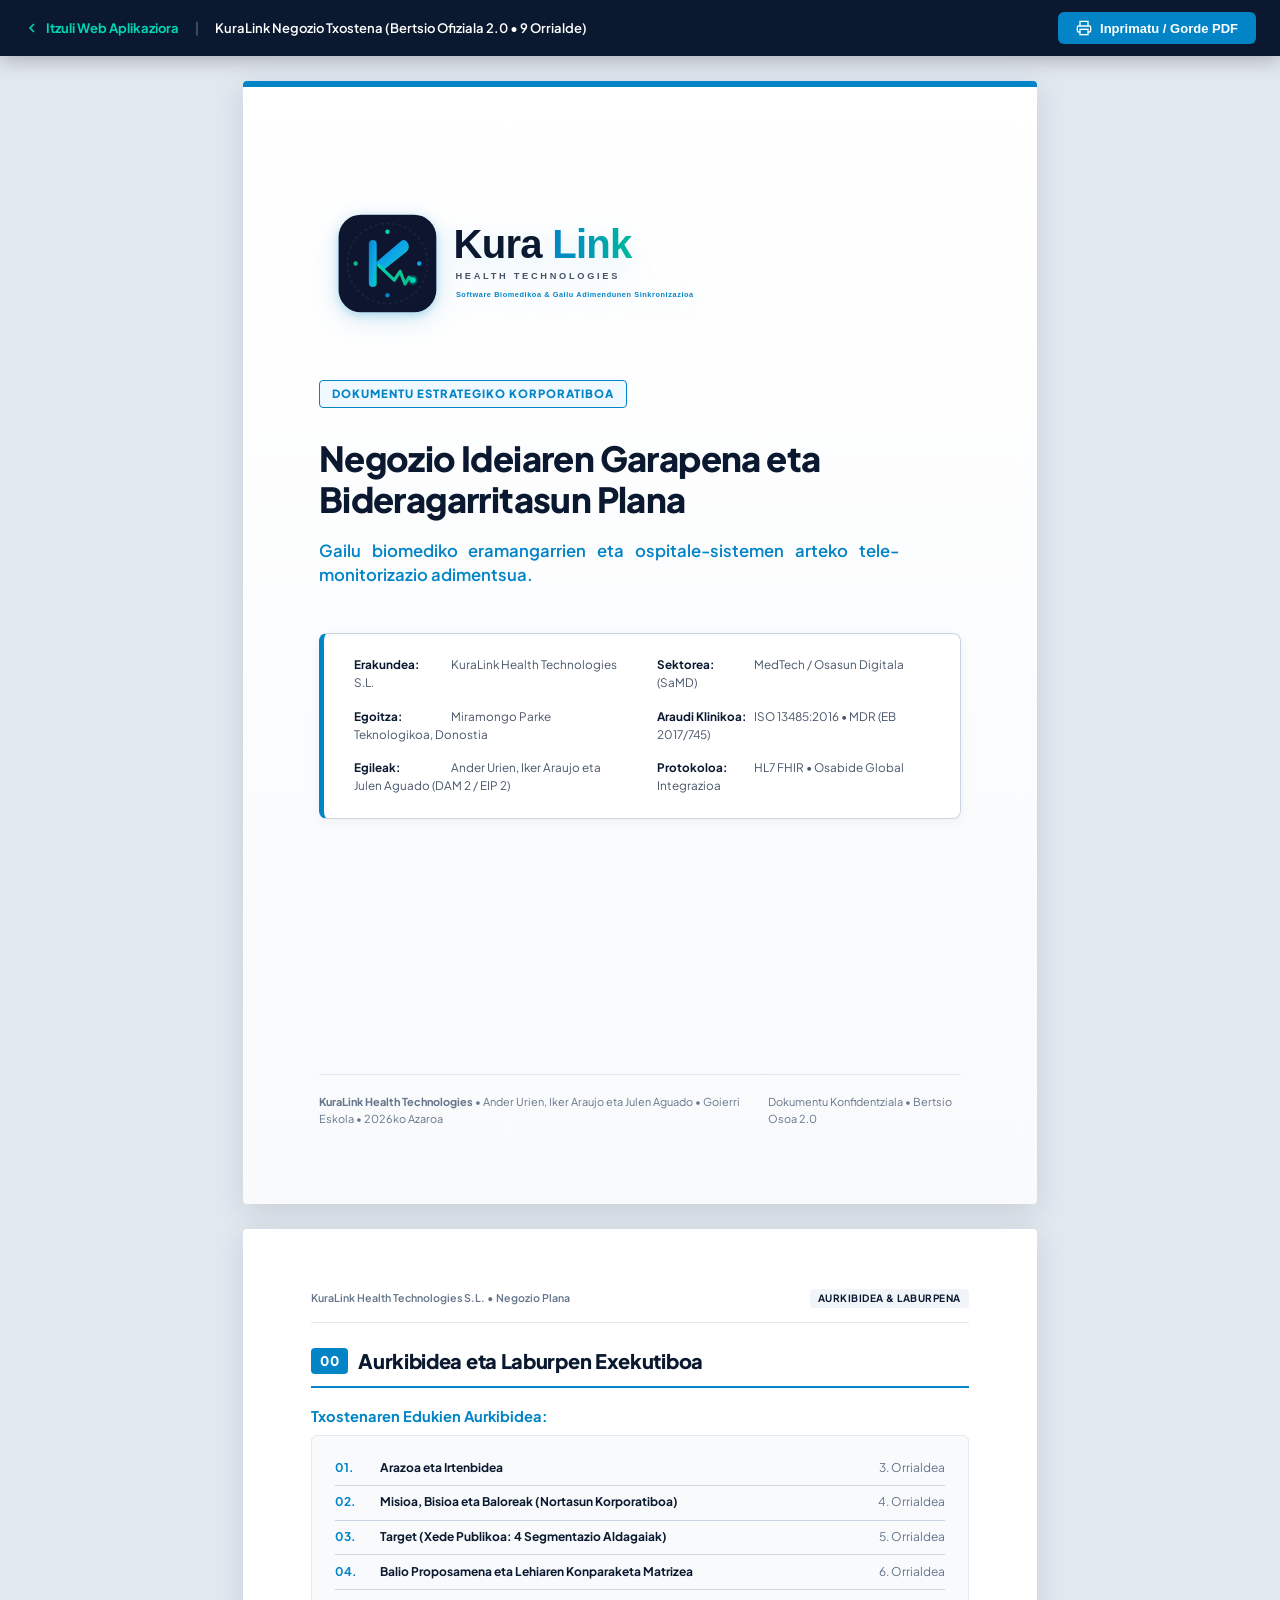
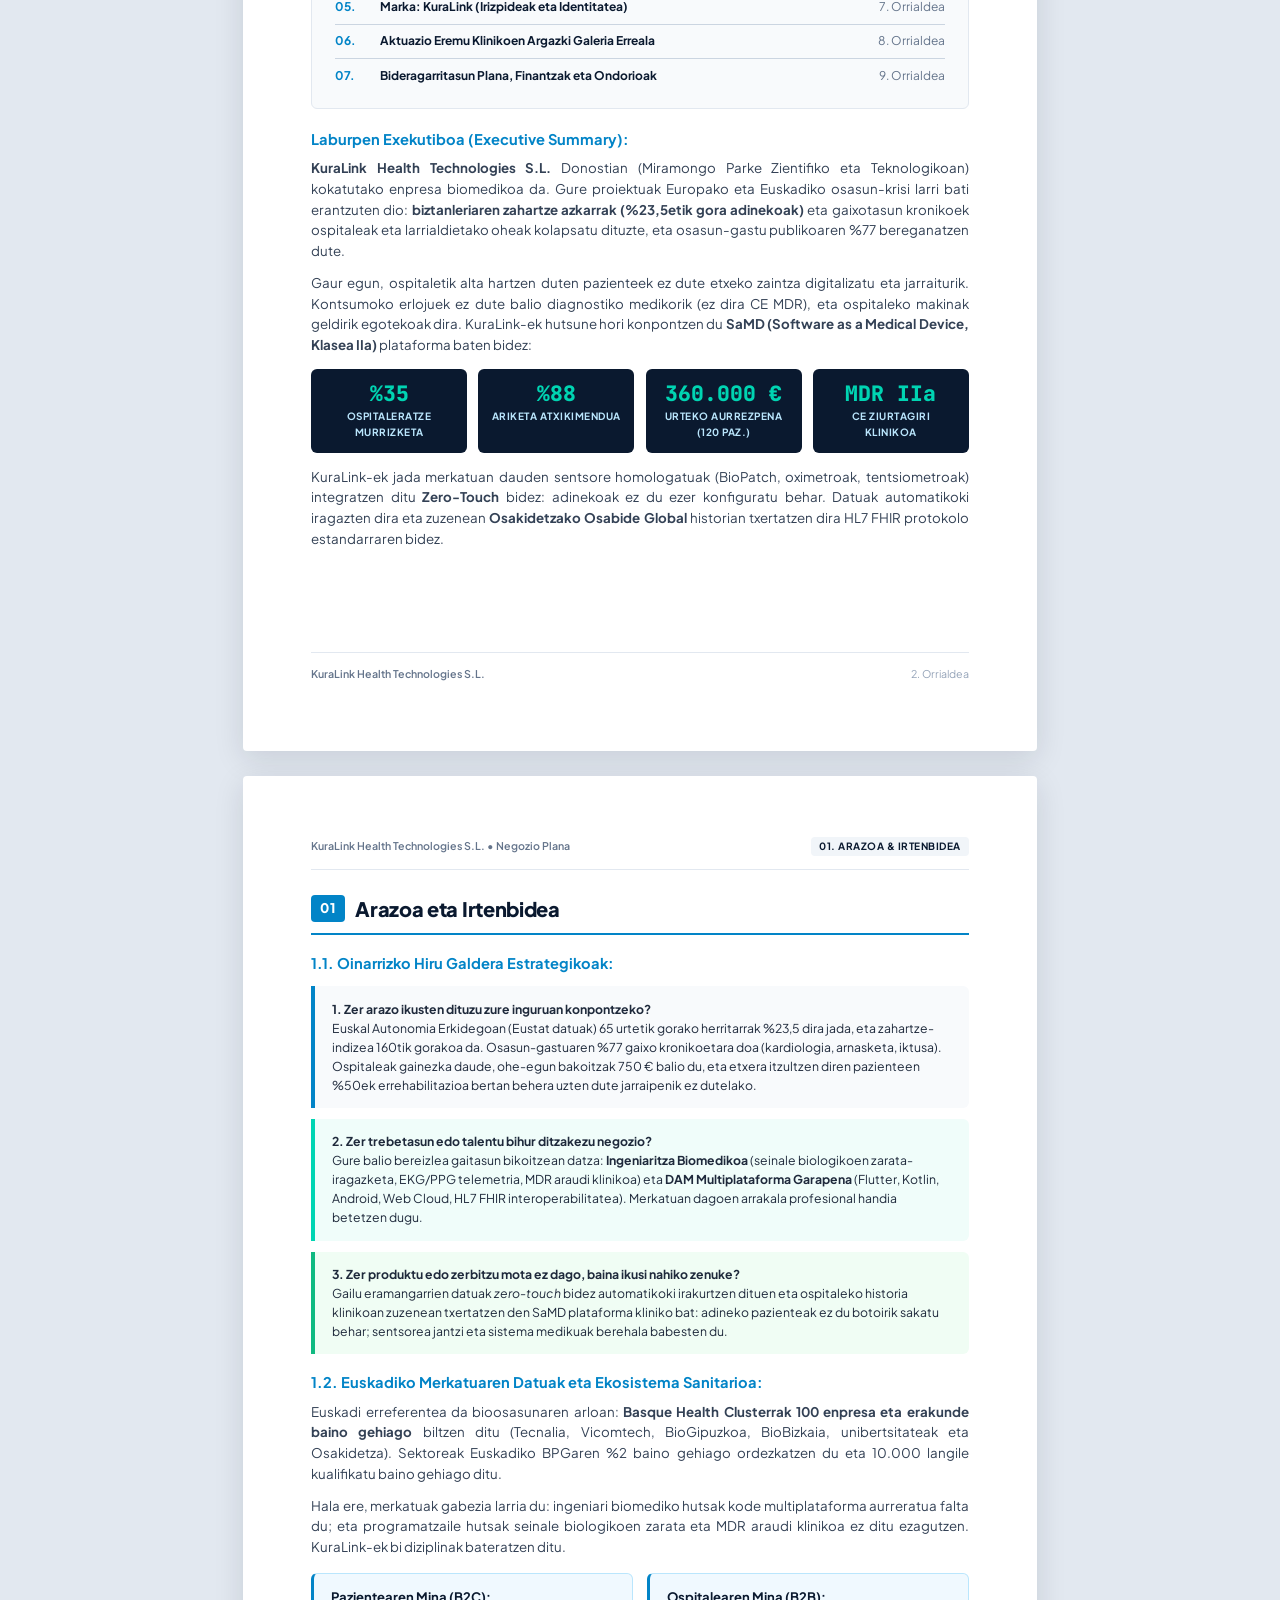
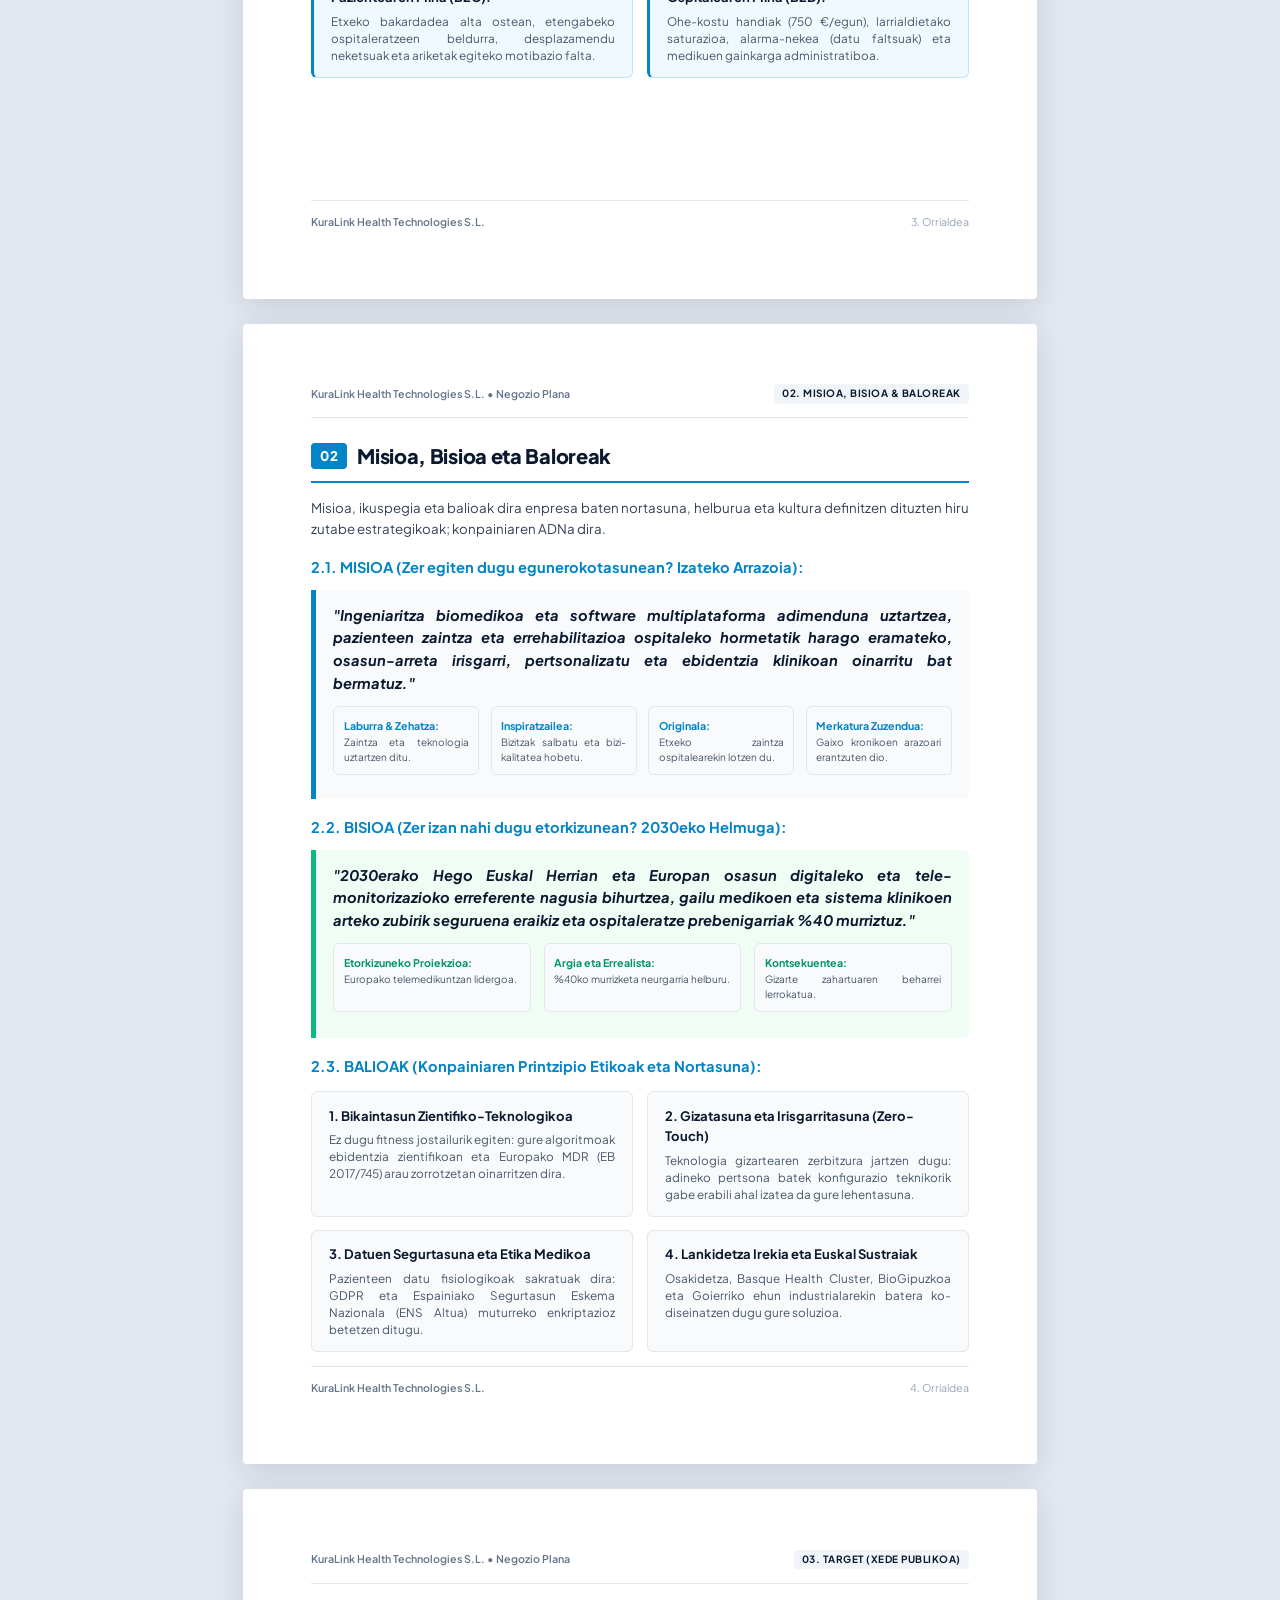
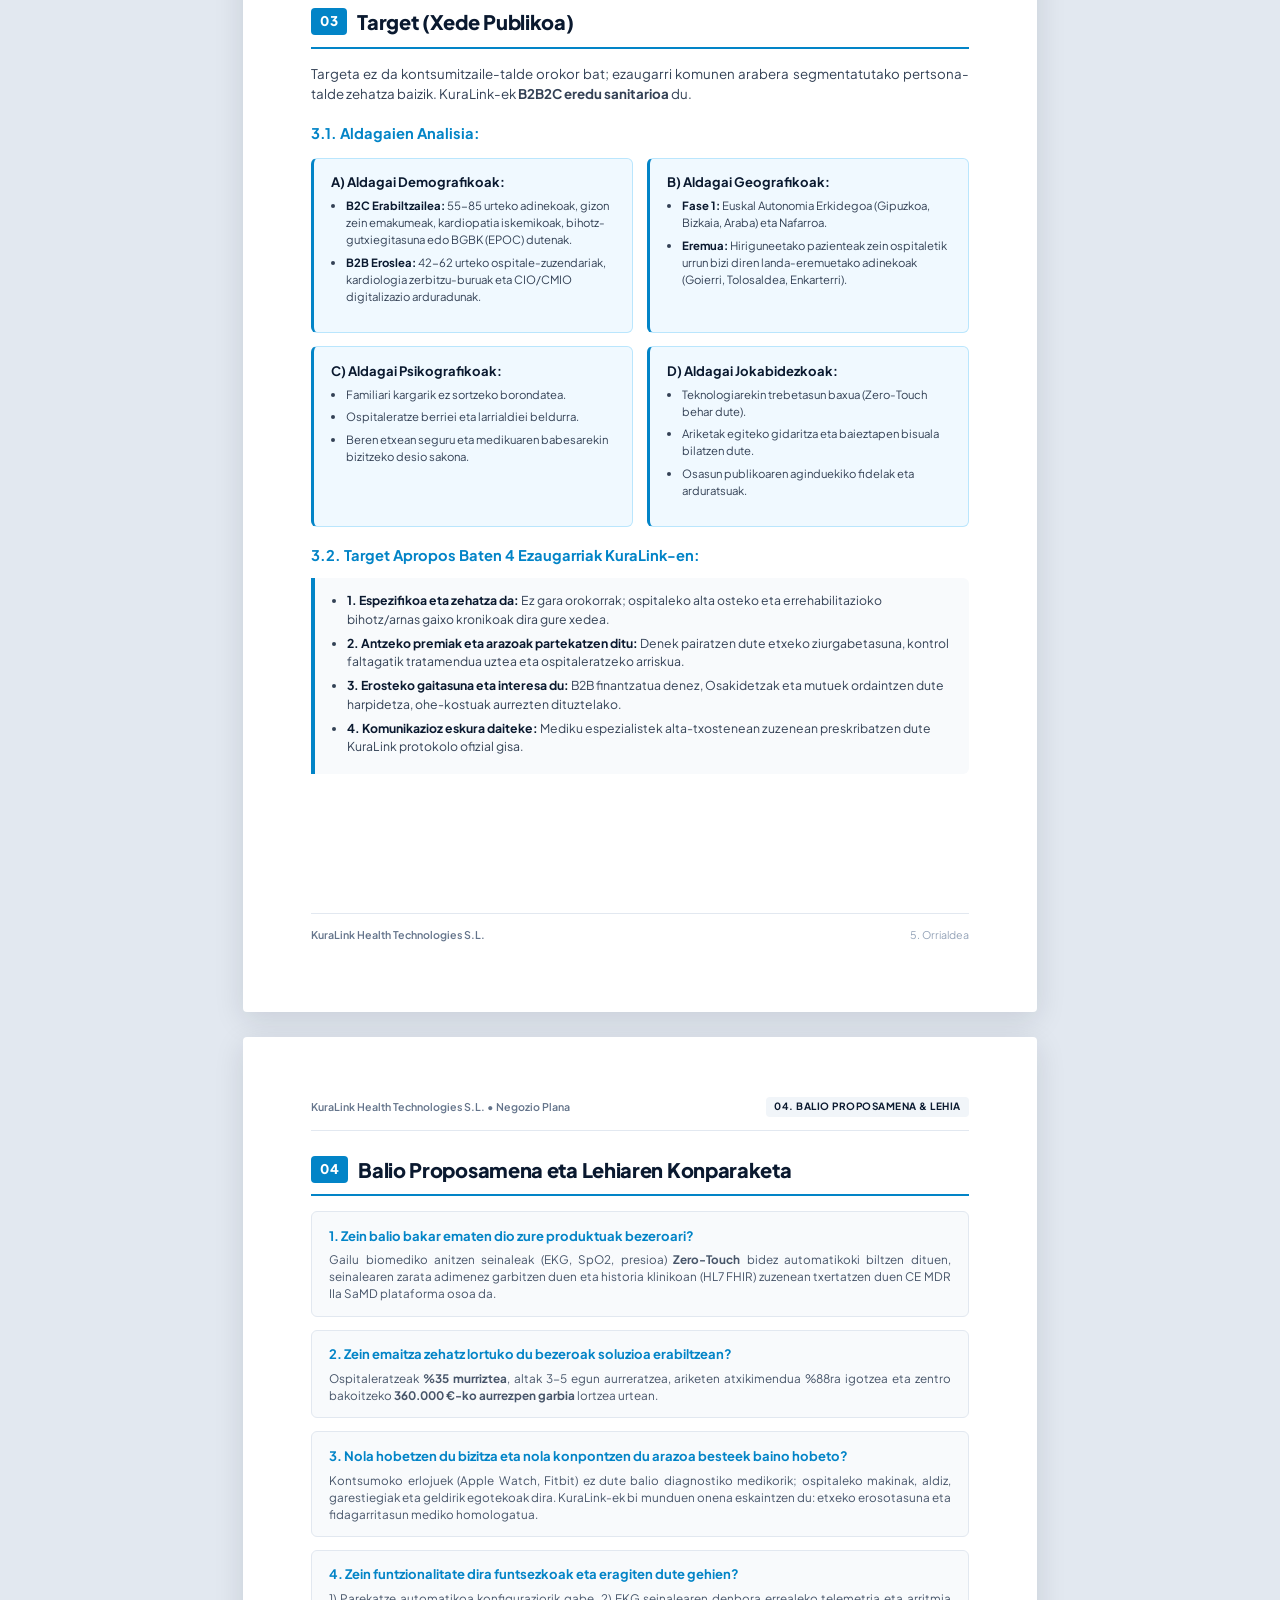
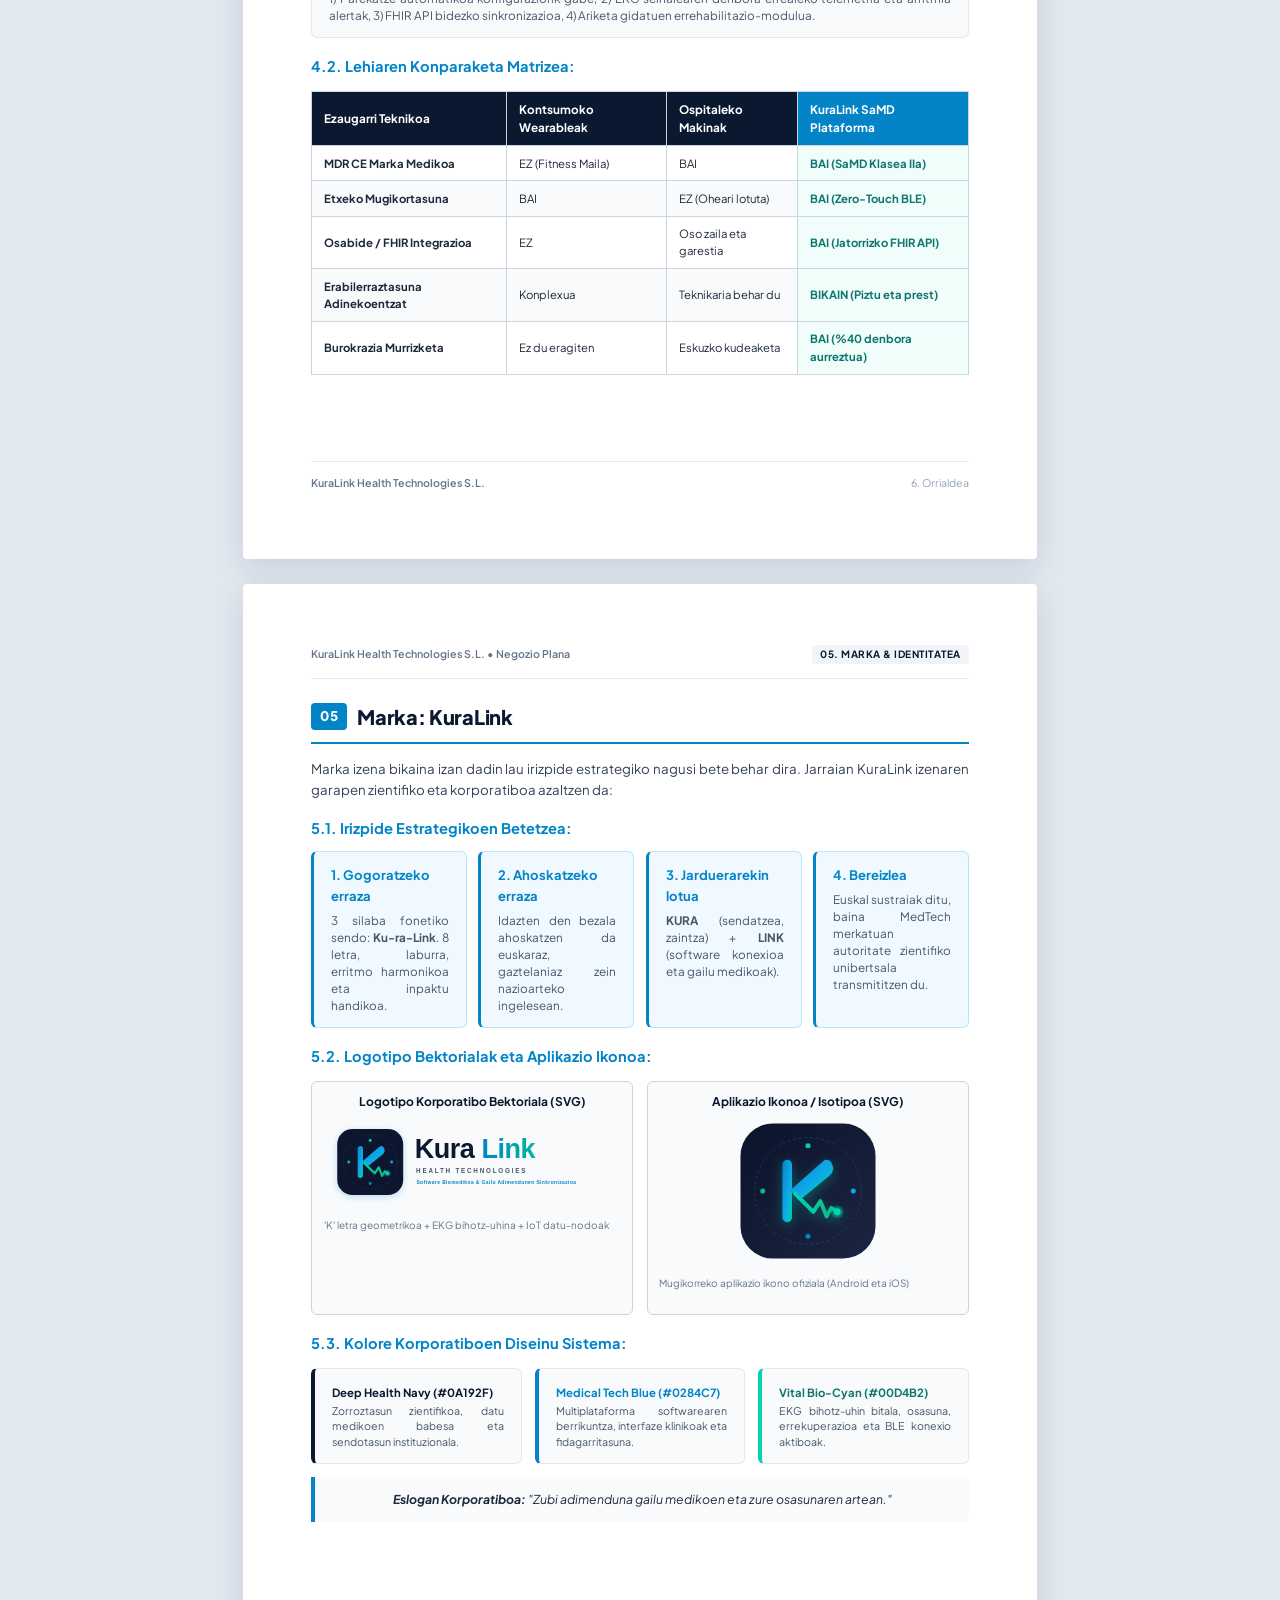
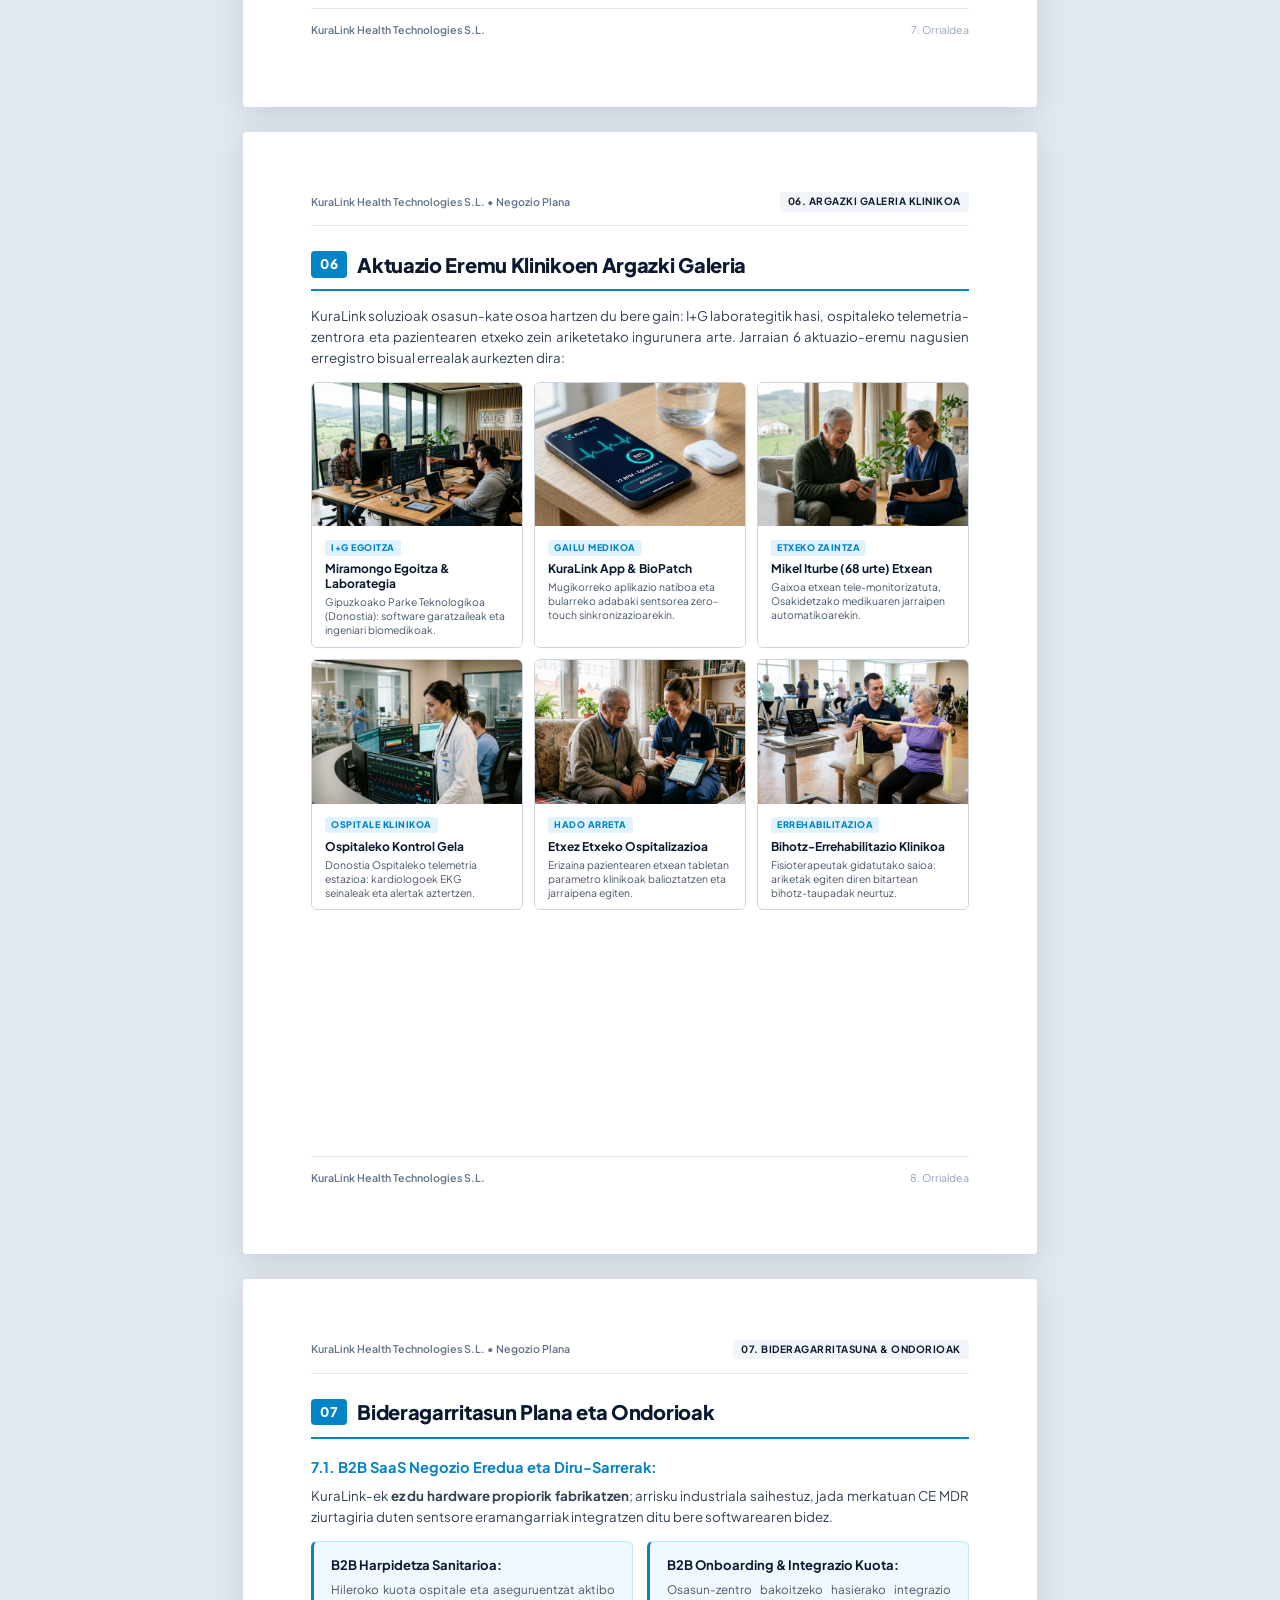
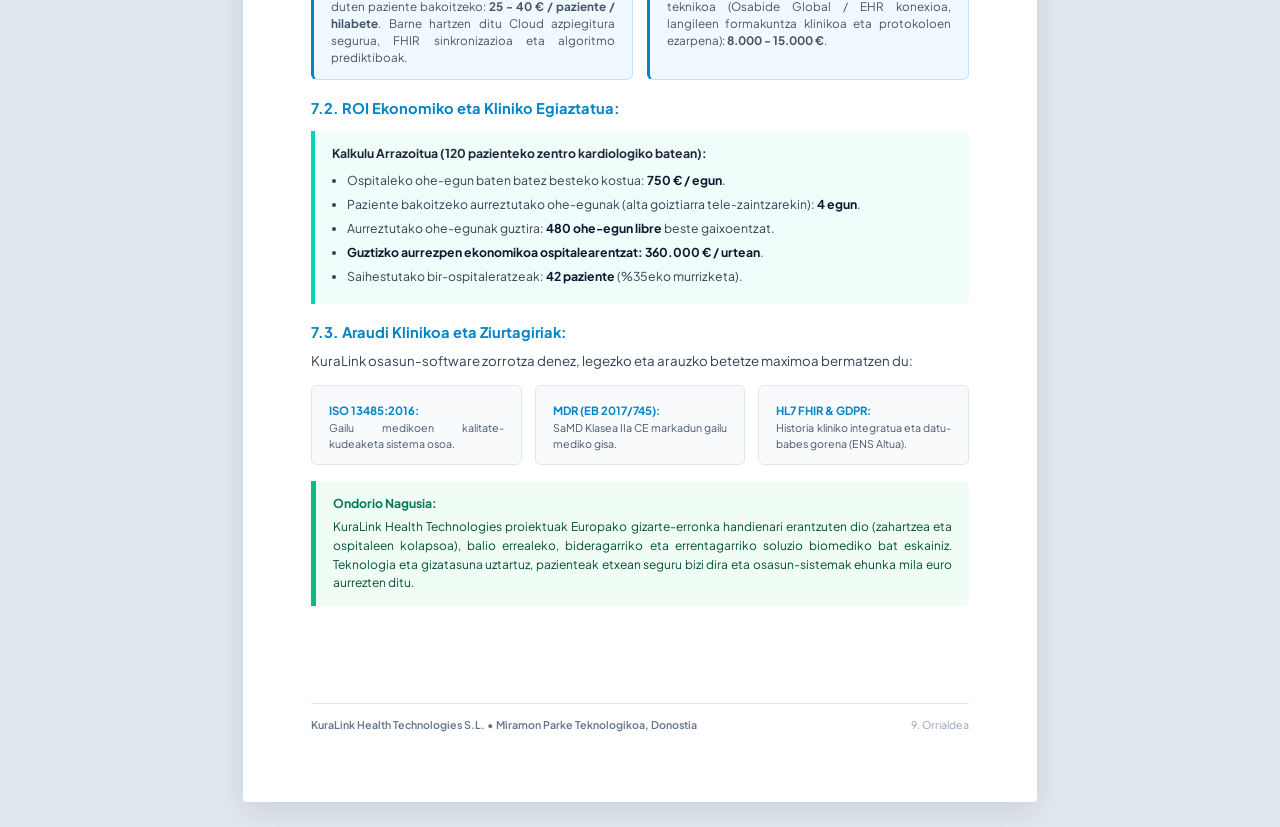
==== commit 56e2bec0: "fix: eguneratu txostena: azaleko logoaren kontrastea konpondu, egileak eguneratu, oin-oharra garbitu" ====
--- a/kuralink_web_app/txostena_inprimatzeko.html
+++ b/kuralink_web_app/txostena_inprimatzeko.html
@@ -553,12 +553,11 @@
     <div class="page cover-page">
       <div class="cover-top">
         <div class="cover-logo-wrapper">
-          <img src="assets/images/kuralink_logo.svg" alt="KuraLink Health Technologies Logo" class="cover-logo">
+          <img src="assets/images/kuralink_logo_print.svg" alt="KuraLink Health Technologies Logo" class="cover-logo">
         </div>
 
         <div class="cover-badge-row">
           <span class="cover-badge blue">DOKUMENTU ESTRATEGIKO KORPORATIBOA</span>
-          <span class="cover-badge">CE MDR KLASEA IIA • SaMD</span>
         </div>
 
         <h1 class="cover-title">Negozio Ideiaren Garapena eta Bideragarritasun Plana</h1>
@@ -573,14 +572,14 @@
             <div class="meta-item"><strong>Sektorea:</strong> <span>MedTech / Osasun Digitala (SaMD)</span></div>
             <div class="meta-item"><strong>Egoitza:</strong> <span>Miramongo Parke Teknologikoa, Donostia</span></div>
             <div class="meta-item"><strong>Araudi Klinikoa:</strong> <span>ISO 13485:2016 • MDR (EB 2017/745)</span></div>
-            <div class="meta-item"><strong>Egilea:</strong> <span>Ander Urien (DAM 2 / EIP 2)</span></div>
+            <div class="meta-item"><strong>Egileak:</strong> <span>Ander Urien, Iker Araujo eta Julen Aguado (DAM 2 / EIP 2)</span></div>
             <div class="meta-item"><strong>Protokoloa:</strong> <span>HL7 FHIR • Osabide Global Integrazioa</span></div>
           </div>
         </div>
       </div>
 
       <div class="cover-bottom-bar">
-        <div><strong>KuraLink Health Technologies</strong> • Goierri Eskola • 2026ko Azaroa</div>
+        <div><strong>KuraLink Health Technologies</strong> • Ander Urien, Iker Araujo eta Julen Aguado • Goierri Eskola • 2026ko Azaroa</div>
         <div>Dokumentu Konfidentziala • Bertsio Osoa 2.0</div>
       </div>
     </div>
@@ -598,7 +597,7 @@
       <div class="page-content">
         <h2 class="section-heading"><span class="num">00</span> Aurkibidea eta Laburpen Exekutiboa</h2>
 
-        <h3 class="sub-heading">Txostenaren Edukien Aurkibidea (Teoria Dokumentuaren Egitura):</h3>
+        <h3 class="sub-heading">Txostenaren Edukien Aurkibidea:</h3>
         <div class="card" style="margin-bottom: 5mm; padding: 4mm 6mm;">
           <table style="width: 100%; font-size: 9pt; border-collapse: collapse;">
             <tr style="border-bottom: 1px solid #CBD5E1;">
@@ -623,7 +622,7 @@
             </tr>
             <tr style="border-bottom: 1px solid #CBD5E1;">
               <td style="padding: 2mm 0; font-weight: 700; color: #0284C7;">05.</td>
-              <td style="padding: 2mm 0; font-weight: 700; color: #0A192F;">Marka: KuraLink (Teoriaren 4 Irizpideak eta Identitatea)</td>
+              <td style="padding: 2mm 0; font-weight: 700; color: #0A192F;">Marka: KuraLink (Irizpideak eta Identitatea)</td>
               <td style="padding: 2mm 0; text-align: right; color: #64748B;">7. Orrialdea</td>
             </tr>
             <tr style="border-bottom: 1px solid #CBD5E1;">
@@ -672,7 +671,7 @@
       </div>
 
       <div class="page-footer">
-        <span class="page-footer-left">KuraLink Health Technologies S.L. • SaMD MDR IIa</span>
+        <span class="page-footer-left">KuraLink Health Technologies S.L.</span>
         <span>2. Orrialdea</span>
       </div>
     </div>
@@ -690,7 +689,7 @@
       <div class="page-content">
         <h2 class="section-heading"><span class="num">01</span> Arazoa eta Irtenbidea</h2>
 
-        <h3 class="sub-heading">1.1. Teoria Dokumentuko Oinarrizko Hiru Galdera Estrategikoak:</h3>
+        <h3 class="sub-heading">1.1. Oinarrizko Hiru Galdera Estrategikoak:</h3>
 
         <div class="callout-box">
           <strong>1. Zer arazo ikusten dituzu zure inguruan konpontzeko?</strong><br>
@@ -728,7 +727,7 @@
       </div>
 
       <div class="page-footer">
-        <span class="page-footer-left">KuraLink Health Technologies S.L. • SaMD MDR IIa</span>
+        <span class="page-footer-left">KuraLink Health Technologies S.L.</span>
         <span>3. Orrialdea</span>
       </div>
     </div>
@@ -747,7 +746,7 @@
         <h2 class="section-heading"><span class="num">02</span> Misioa, Bisioa eta Baloreak</h2>
 
         <p>
-          Teoria dokumentuak dioen bezala: <em>"Misioa, ikuspegia eta balioak dira enpresa baten nortasuna, helburua eta kultura definitzen dituzten hiru zutabe estrategikoak. Konpainiaren ADNa dira."</em>
+          Misioa, ikuspegia eta balioak dira enpresa baten nortasuna, helburua eta kultura definitzen dituzten hiru zutabe estrategikoak; konpainiaren ADNa dira.
         </p>
 
         <h3 class="sub-heading">2.1. MISIOA (Zer egiten dugu egunerokotasunean? Izateko Arrazoia):</h3>
@@ -797,7 +796,7 @@
       </div>
 
       <div class="page-footer">
-        <span class="page-footer-left">KuraLink Health Technologies S.L. • SaMD MDR IIa</span>
+        <span class="page-footer-left">KuraLink Health Technologies S.L.</span>
         <span>4. Orrialdea</span>
       </div>
     </div>
@@ -816,10 +815,10 @@
         <h2 class="section-heading"><span class="num">03</span> Target (Xede Publikoa)</h2>
 
         <p>
-          Teoria dokumentuaren arabera: <em>"Targeta ez da kontsumitzaile-talde orokor bat; aitzitik, ezaugarri komunen arabera segmentatutako pertsona-talde zehatza baizik."</em> KuraLink-ek <strong>B2B2C eredu sanitarioa</strong> du.
+          Targeta ez da kontsumitzaile-talde orokor bat; ezaugarri komunen arabera segmentatutako pertsona-talde zehatza baizik. KuraLink-ek <strong>B2B2C eredu sanitarioa</strong> du.
         </p>
 
-        <h3 class="sub-heading">3.1. Teoriako 4 Segmentazio Aldagaien Analisia:</h3>
+        <h3 class="sub-heading">3.1. Aldagaien Analisia:</h3>
         <div class="grid-2">
           <div class="card highlight">
             <h4>A) Aldagai Demografikoak:</h4>
@@ -853,7 +852,7 @@
           </div>
         </div>
 
-        <h3 class="sub-heading">3.2. Teoriako Target On Baten 4 Ezaugarriak KuraLink-en:</h3>
+        <h3 class="sub-heading">3.2. Target Apropos Baten 4 Ezaugarriak KuraLink-en:</h3>
         <div class="callout-box">
           <ul style="margin-left: 4mm; margin-bottom: 0;">
             <li><strong>1. Espezifikoa eta zehatza da:</strong> Ez gara orokorrak; ospitaleko alta osteko eta errehabilitazioko bihotz/arnas gaixo kronikoak dira gure xedea.</li>
@@ -865,7 +864,7 @@
       </div>
 
       <div class="page-footer">
-        <span class="page-footer-left">KuraLink Health Technologies S.L. • SaMD MDR IIa</span>
+        <span class="page-footer-left">KuraLink Health Technologies S.L.</span>
         <span>5. Orrialdea</span>
       </div>
     </div>
@@ -882,8 +881,6 @@
 
       <div class="page-content">
         <h2 class="section-heading"><span class="num">04</span> Balio Proposamena eta Lehiaren Konparaketa</h2>
-
-        <h3 class="sub-heading">4.1. Teoria Dokumentuko 4 Galdera Nagusiei Erantzuna:</h3>
 
         <div class="card" style="margin-bottom: 3.5mm;">
           <h4 style="color:#0284C7;">1. Zein balio bakar ematen dio zure produktuak bezeroari?</h4>
@@ -959,7 +956,7 @@
       </div>
 
       <div class="page-footer">
-        <span class="page-footer-left">KuraLink Health Technologies S.L. • SaMD MDR IIa</span>
+        <span class="page-footer-left">KuraLink Health Technologies S.L.</span>
         <span>6. Orrialdea</span>
       </div>
     </div>
@@ -978,10 +975,10 @@
         <h2 class="section-heading"><span class="num">05</span> Marka: KuraLink</h2>
 
         <p>
-          Teoria dokumentuak zehazten duen moduan: <em>"Marka izena ona izan dadin lau irizpide nagusi bete behar ditu."</em> Jarraian KuraLink izenaren garapen zientifiko eta estrategikoa azaltzen da:
+          Marka izena bikaina izan dadin lau irizpide estrategiko nagusi bete behar dira. Jarraian KuraLink izenaren garapen zientifiko eta korporatiboa azaltzen da:
         </p>
 
-        <h3 class="sub-heading">5.1. Teoriako 4 Irizpideen Betetzea:</h3>
+        <h3 class="sub-heading">5.1. Irizpide Estrategikoen Betetzea:</h3>
         <div class="grid-4" style="margin-bottom: 4mm;">
           <div class="card highlight">
             <h4 style="color:#0284C7;">1. Gogoratzeko erraza</h4>
@@ -1005,7 +1002,7 @@
         <div class="grid-2" style="margin-bottom: 4mm;">
           <div class="brand-asset-box">
             <h5 style="font-size: 9pt; color: #0A192F; margin-bottom: 2mm;">Logotipo Korporatibo Bektoriala (SVG)</h5>
-            <img src="assets/images/kuralink_logo.svg" alt="KuraLink Logotipo Korporatiboa" style="max-height: 42mm;">
+            <img src="assets/images/kuralink_logo_print.svg" alt="KuraLink Logotipo Korporatiboa" style="max-height: 42mm;">
             <p style="font-size: 7.5pt; color: #64748B; margin-top: 2mm;">'K' letra geometrikoa + EKG bihotz-uhina + IoT datu-nodoak</p>
           </div>
           <div class="brand-asset-box">
@@ -1037,7 +1034,7 @@
       </div>
 
       <div class="page-footer">
-        <span class="page-footer-left">KuraLink Health Technologies S.L. • SaMD MDR IIa</span>
+        <span class="page-footer-left">KuraLink Health Technologies S.L.</span>
         <span>7. Orrialdea</span>
       </div>
     </div>
@@ -1123,7 +1120,7 @@
       </div>
 
       <div class="page-footer">
-        <span class="page-footer-left">KuraLink Health Technologies S.L. • SaMD MDR IIa</span>
+        <span class="page-footer-left">KuraLink Health Technologies S.L.</span>
         <span>8. Orrialdea</span>
       </div>
     </div>
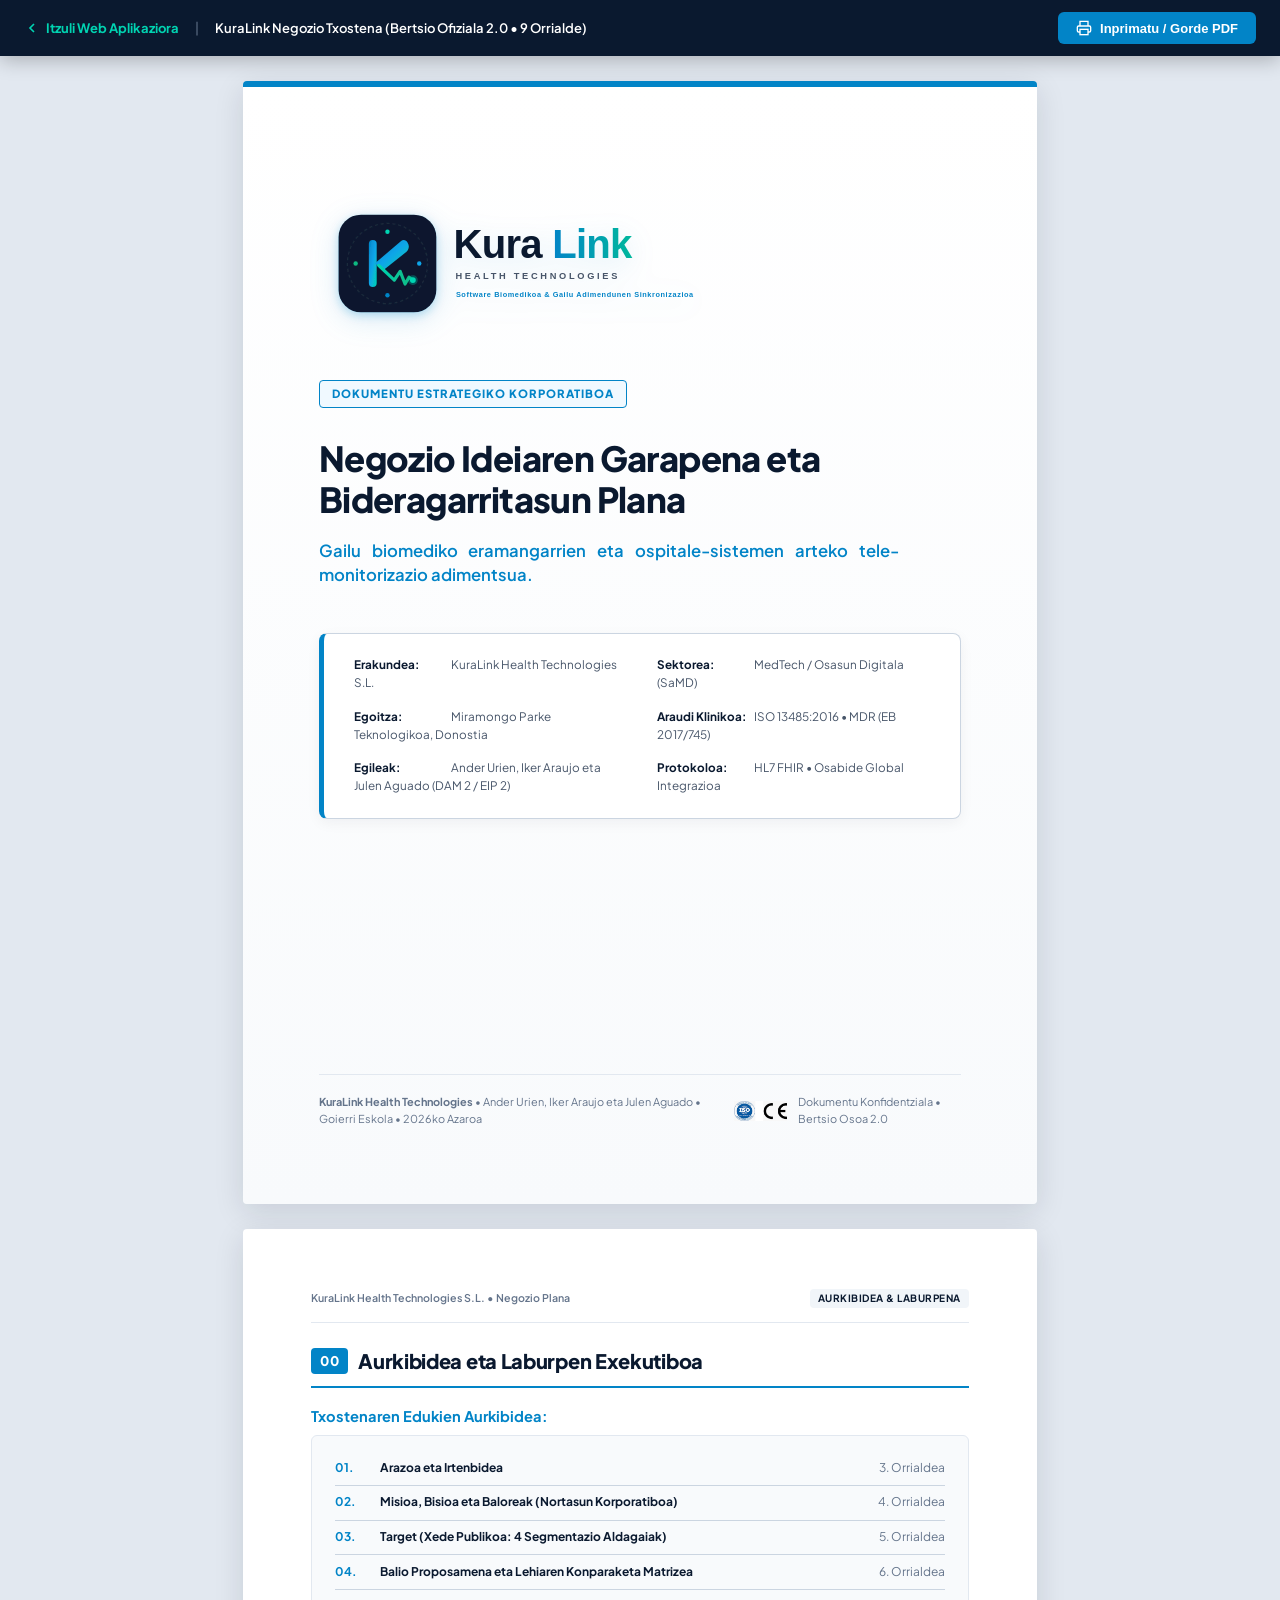
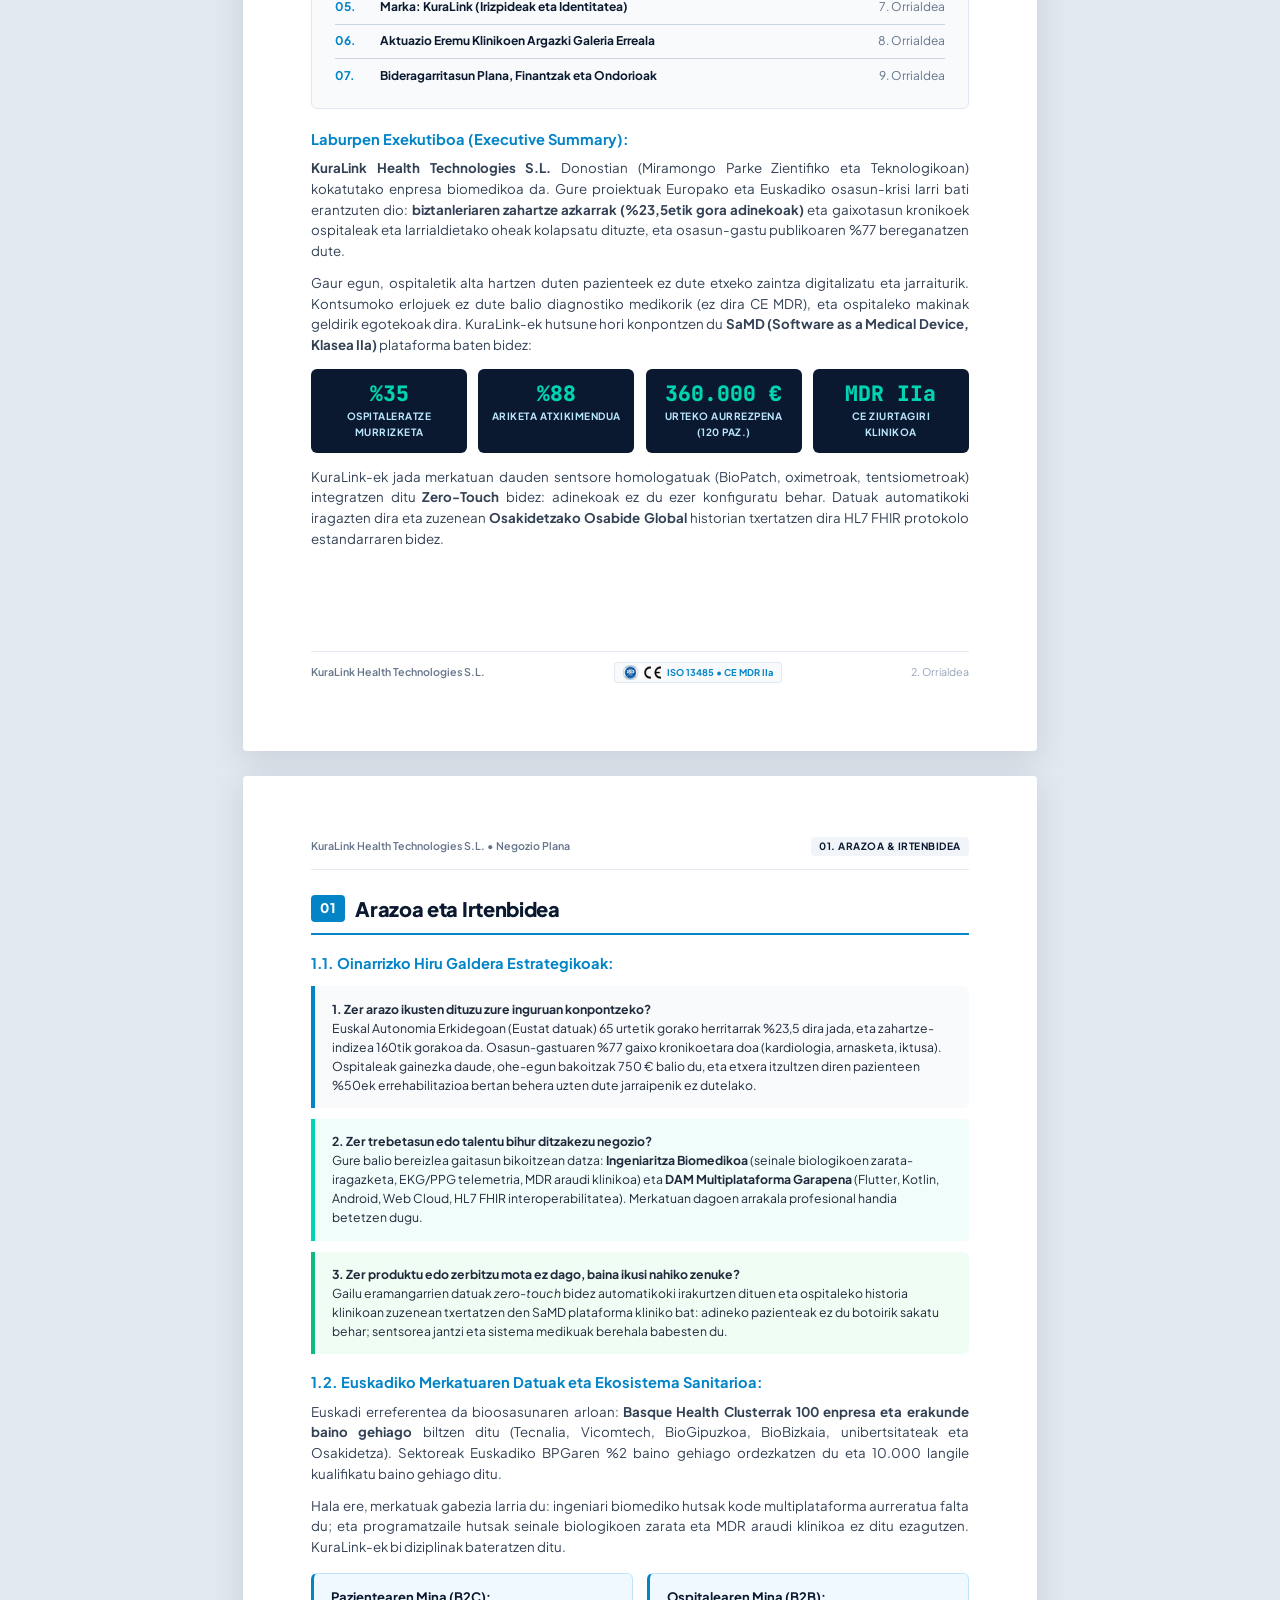
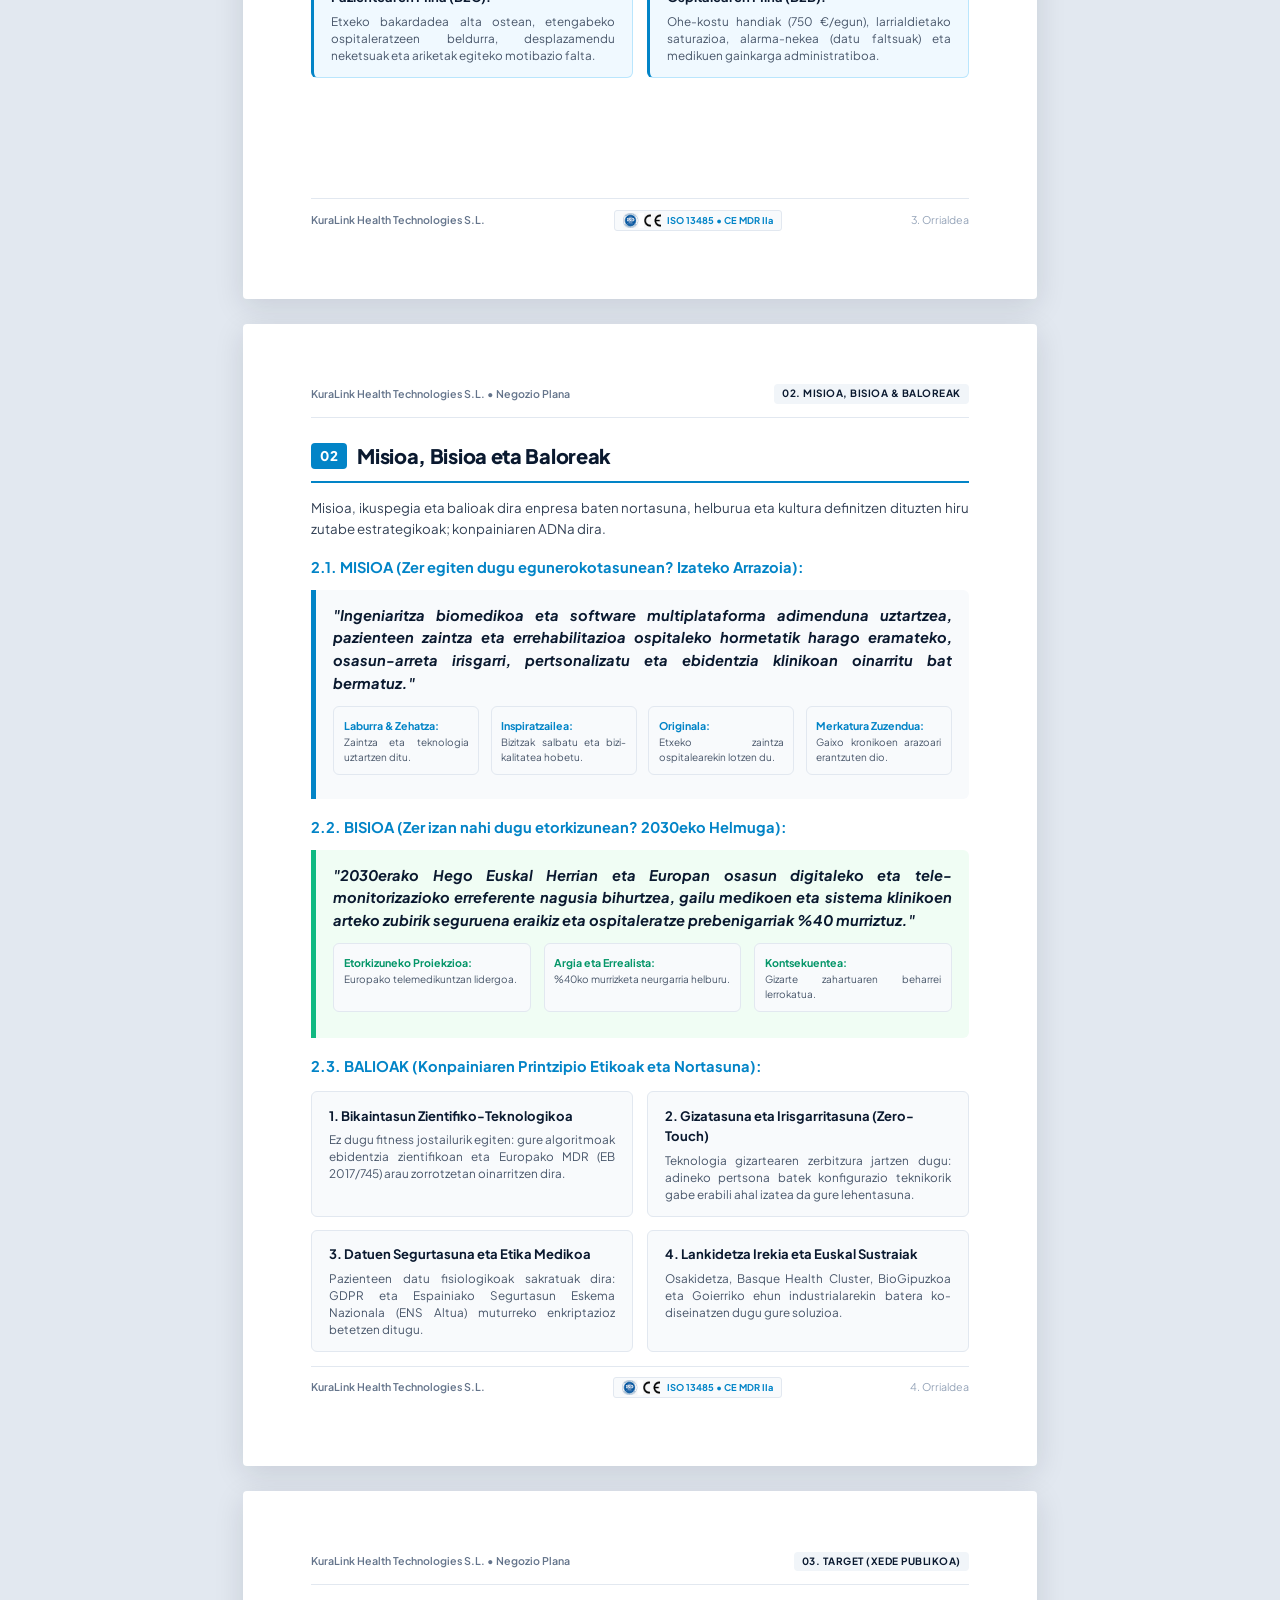
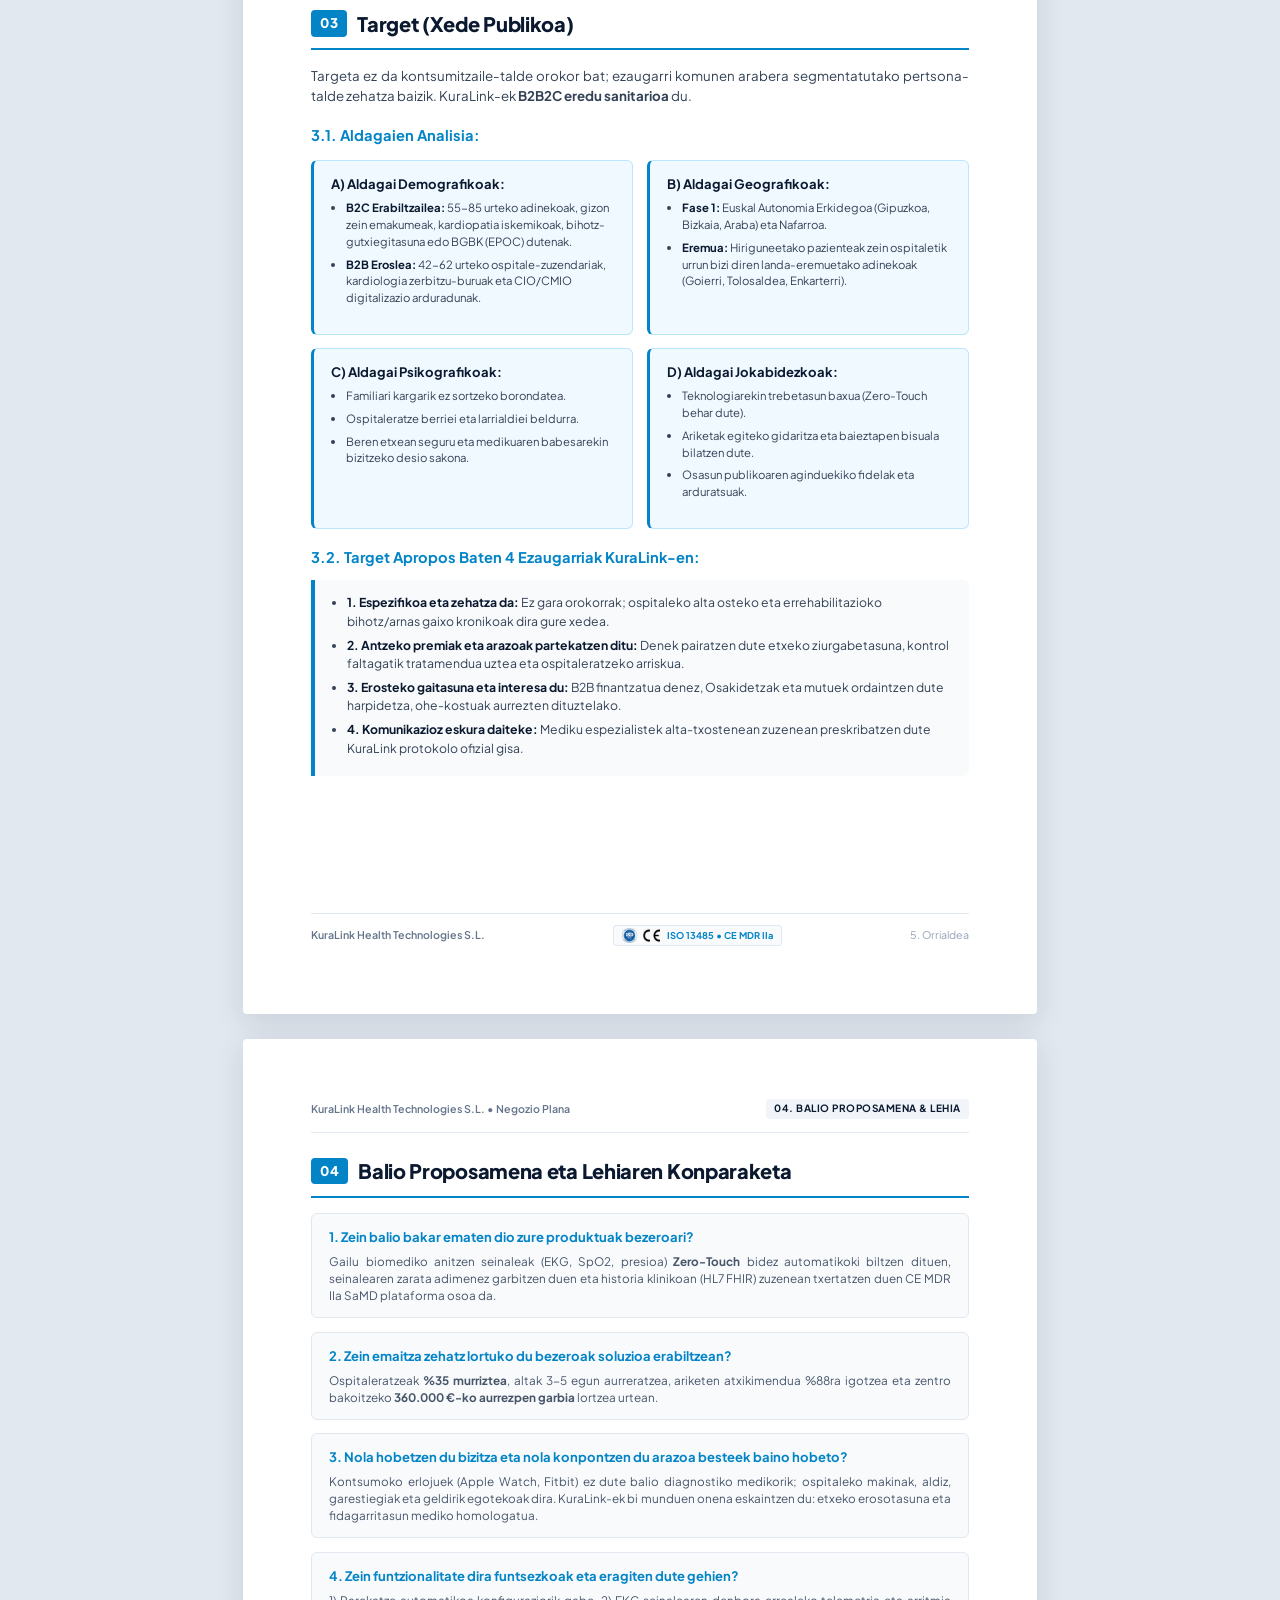
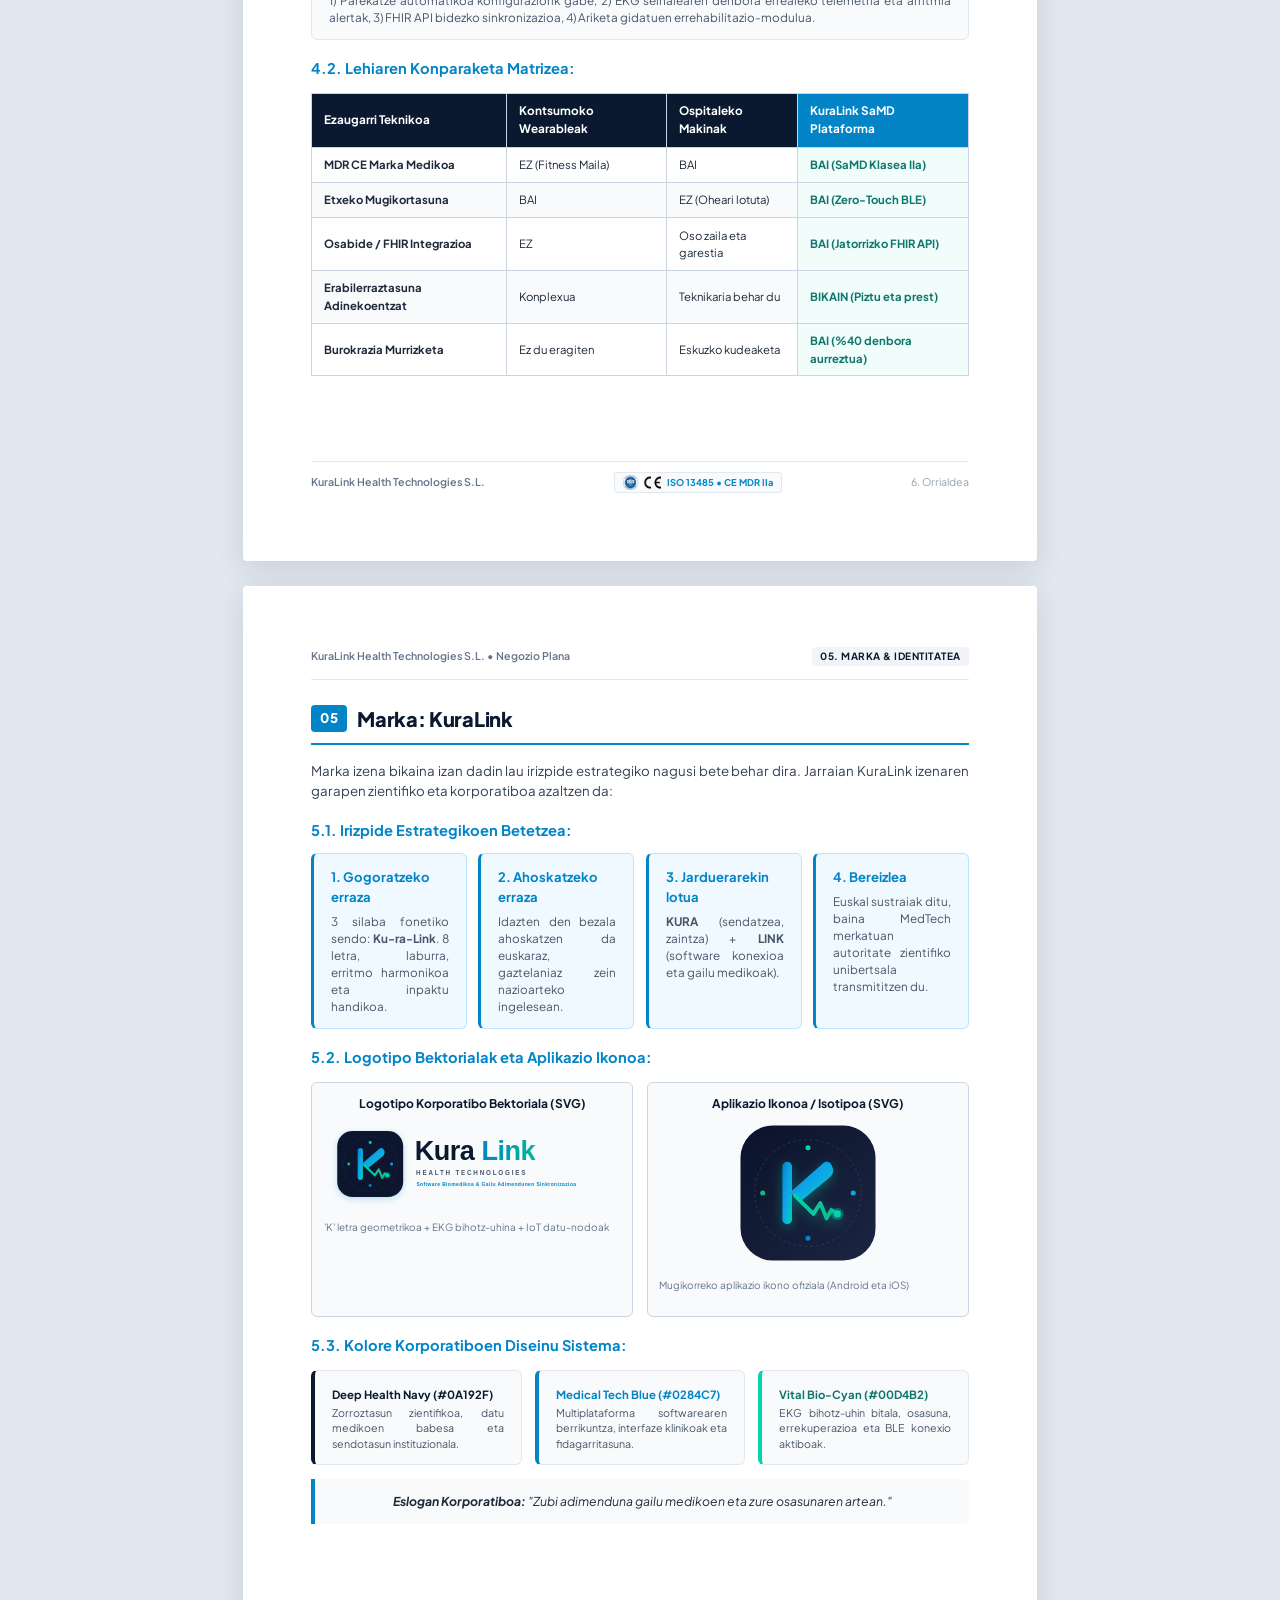
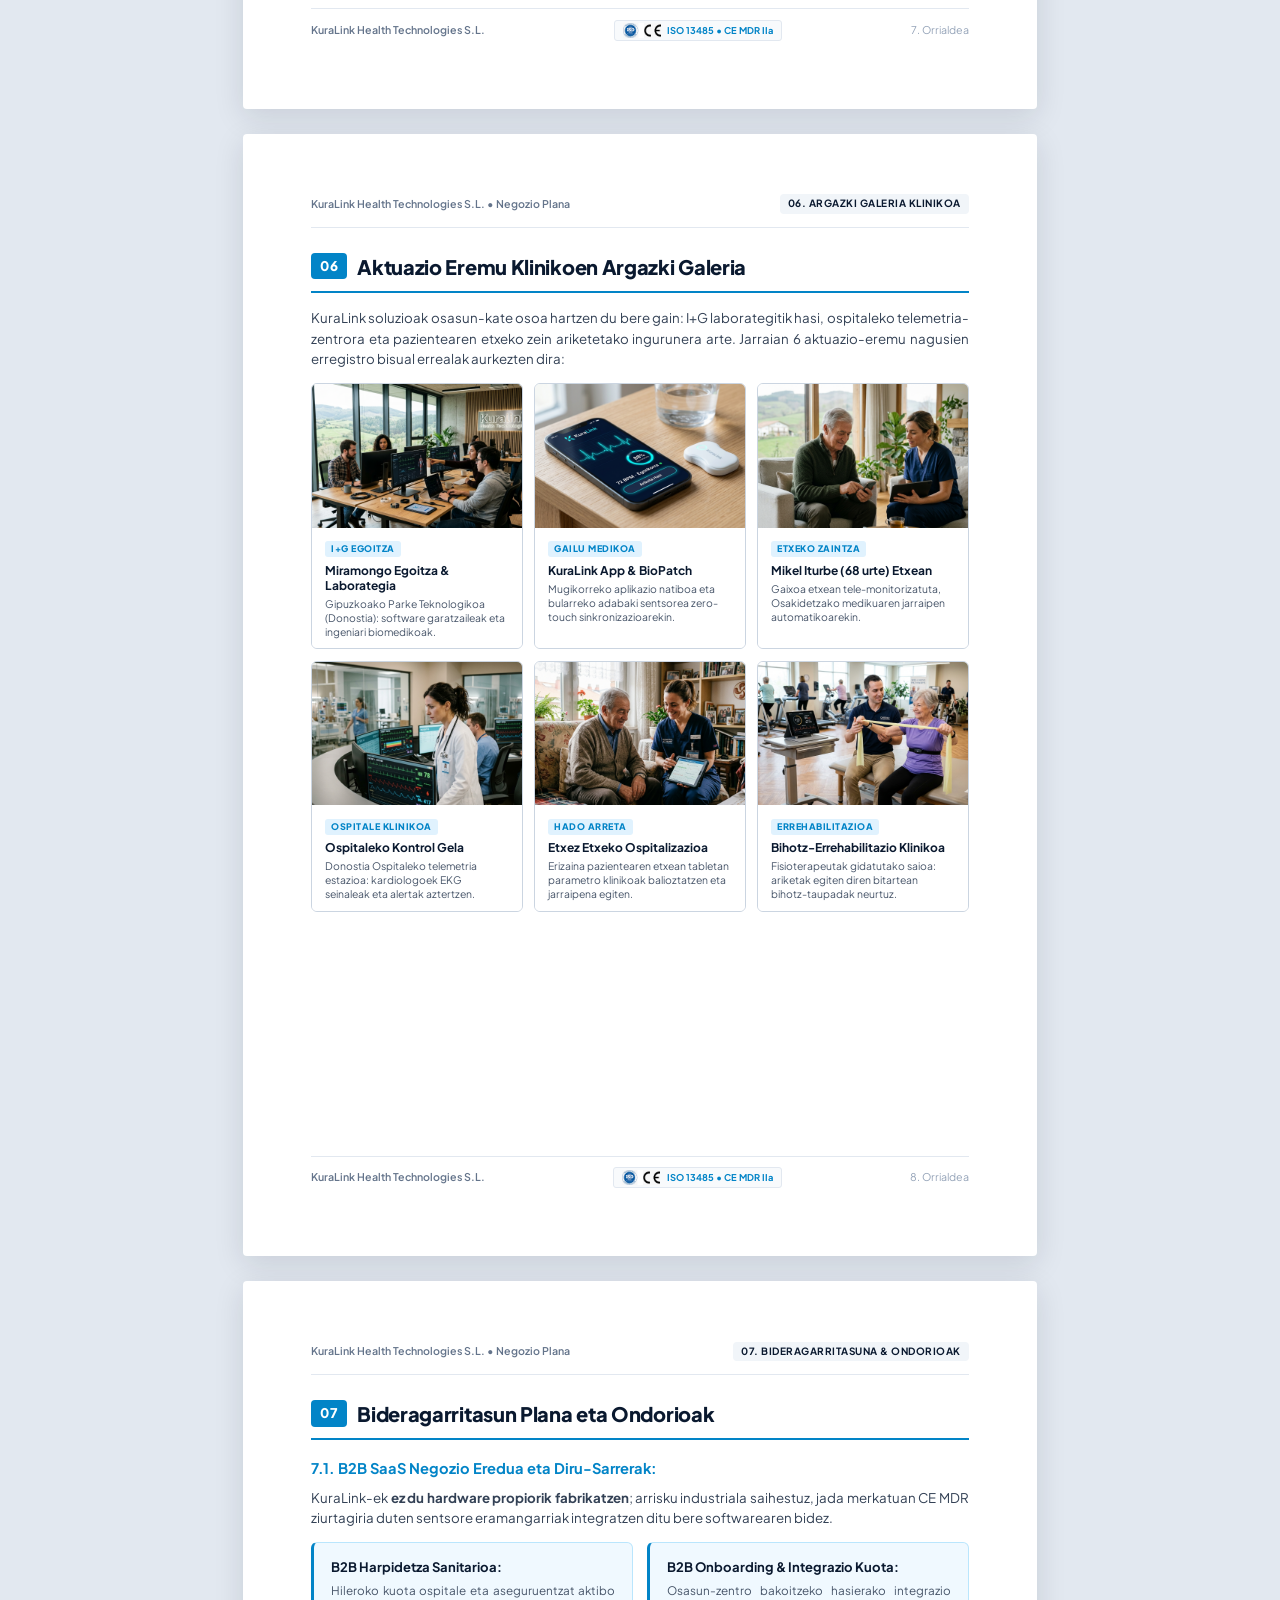
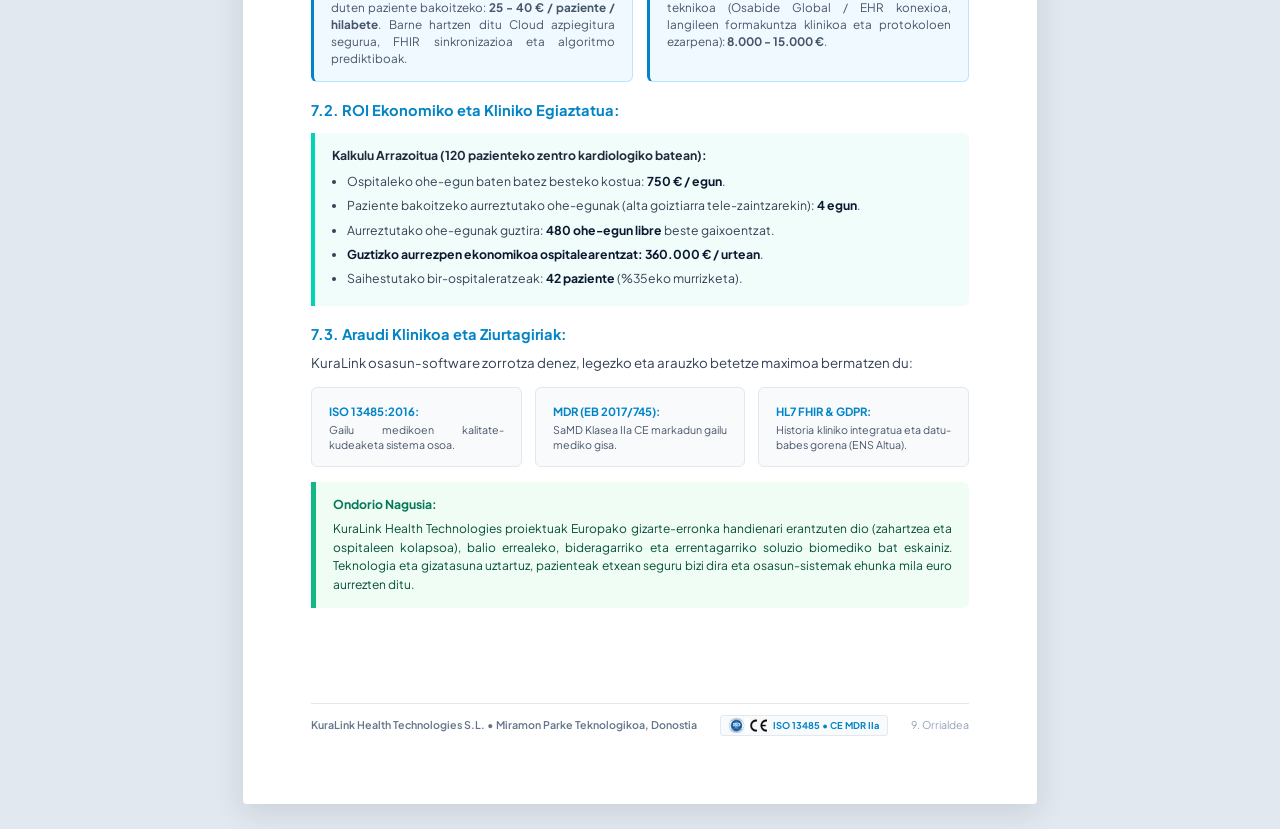
==== commit 6a1b8d4b: "feat: kendu ISO 13485 eta CE goiburukotik eta gehitu footer-era eta orrialdeetako oin-oharretara ema" ====
--- a/kuralink_web_app/txostena_inprimatzeko.html
+++ b/kuralink_web_app/txostena_inprimatzeko.html
@@ -156,7 +156,7 @@
 
     .page-footer {
       border-top: 1px solid #E2E8F0;
-      padding-top: 3.5mm;
+      padding-top: 2.8mm;
       margin-top: auto;
       display: flex;
       justify-content: space-between;
@@ -167,6 +167,24 @@
     .page-footer-left {
       font-weight: 600;
       color: #64748B;
+    }
+    .page-footer-cert {
+      display: inline-flex;
+      align-items: center;
+      gap: 1.8mm;
+      font-size: 7pt;
+      font-weight: 700;
+      color: #0284C7;
+      background: #F8FAFC;
+      border: 1px solid #E2E8F0;
+      padding: 0.5mm 2mm;
+      border-radius: 3px;
+    }
+    .footer-cert-stamp {
+      height: 4mm;
+      width: auto;
+      object-fit: contain;
+      display: block;
     }
 
     /* ==========================================================================
@@ -580,7 +598,10 @@
 
       <div class="cover-bottom-bar">
         <div><strong>KuraLink Health Technologies</strong> • Ander Urien, Iker Araujo eta Julen Aguado • Goierri Eskola • 2026ko Azaroa</div>
-        <div>Dokumentu Konfidentziala • Bertsio Osoa 2.0</div>
+        <div style="display: flex; align-items: center; gap: 3mm;">
+          <img src="assets/images/iso_ce_certifications.png" alt="ISO 13485 &amp; CE Mark" style="height: 5.5mm; width: auto; object-fit: contain;">
+          <span>Dokumentu Konfidentziala • Bertsio Osoa 2.0</span>
+        </div>
       </div>
     </div>
 
@@ -672,6 +693,10 @@
 
       <div class="page-footer">
         <span class="page-footer-left">KuraLink Health Technologies S.L.</span>
+        <div class="page-footer-cert">
+          <img src="assets/images/iso_ce_certifications.png" alt="ISO 13485 &amp; CE" class="footer-cert-stamp">
+          <span>ISO 13485 • CE MDR IIa</span>
+        </div>
         <span>2. Orrialdea</span>
       </div>
     </div>
@@ -728,6 +753,10 @@
 
       <div class="page-footer">
         <span class="page-footer-left">KuraLink Health Technologies S.L.</span>
+        <div class="page-footer-cert">
+          <img src="assets/images/iso_ce_certifications.png" alt="ISO 13485 &amp; CE" class="footer-cert-stamp">
+          <span>ISO 13485 • CE MDR IIa</span>
+        </div>
         <span>3. Orrialdea</span>
       </div>
     </div>
@@ -797,6 +826,10 @@
 
       <div class="page-footer">
         <span class="page-footer-left">KuraLink Health Technologies S.L.</span>
+        <div class="page-footer-cert">
+          <img src="assets/images/iso_ce_certifications.png" alt="ISO 13485 &amp; CE" class="footer-cert-stamp">
+          <span>ISO 13485 • CE MDR IIa</span>
+        </div>
         <span>4. Orrialdea</span>
       </div>
     </div>
@@ -865,6 +898,10 @@
 
       <div class="page-footer">
         <span class="page-footer-left">KuraLink Health Technologies S.L.</span>
+        <div class="page-footer-cert">
+          <img src="assets/images/iso_ce_certifications.png" alt="ISO 13485 &amp; CE" class="footer-cert-stamp">
+          <span>ISO 13485 • CE MDR IIa</span>
+        </div>
         <span>5. Orrialdea</span>
       </div>
     </div>
@@ -957,6 +994,10 @@
 
       <div class="page-footer">
         <span class="page-footer-left">KuraLink Health Technologies S.L.</span>
+        <div class="page-footer-cert">
+          <img src="assets/images/iso_ce_certifications.png" alt="ISO 13485 &amp; CE" class="footer-cert-stamp">
+          <span>ISO 13485 • CE MDR IIa</span>
+        </div>
         <span>6. Orrialdea</span>
       </div>
     </div>
@@ -1035,6 +1076,10 @@
 
       <div class="page-footer">
         <span class="page-footer-left">KuraLink Health Technologies S.L.</span>
+        <div class="page-footer-cert">
+          <img src="assets/images/iso_ce_certifications.png" alt="ISO 13485 &amp; CE" class="footer-cert-stamp">
+          <span>ISO 13485 • CE MDR IIa</span>
+        </div>
         <span>7. Orrialdea</span>
       </div>
     </div>
@@ -1121,6 +1166,10 @@
 
       <div class="page-footer">
         <span class="page-footer-left">KuraLink Health Technologies S.L.</span>
+        <div class="page-footer-cert">
+          <img src="assets/images/iso_ce_certifications.png" alt="ISO 13485 &amp; CE" class="footer-cert-stamp">
+          <span>ISO 13485 • CE MDR IIa</span>
+        </div>
         <span>8. Orrialdea</span>
       </div>
     </div>
@@ -1186,6 +1235,10 @@
 
       <div class="page-footer">
         <span class="page-footer-left">KuraLink Health Technologies S.L. • Miramon Parke Teknologikoa, Donostia</span>
+        <div class="page-footer-cert">
+          <img src="assets/images/iso_ce_certifications.png" alt="ISO 13485 &amp; CE" class="footer-cert-stamp">
+          <span>ISO 13485 • CE MDR IIa</span>
+        </div>
         <span>9. Orrialdea</span>
       </div>
     </div>
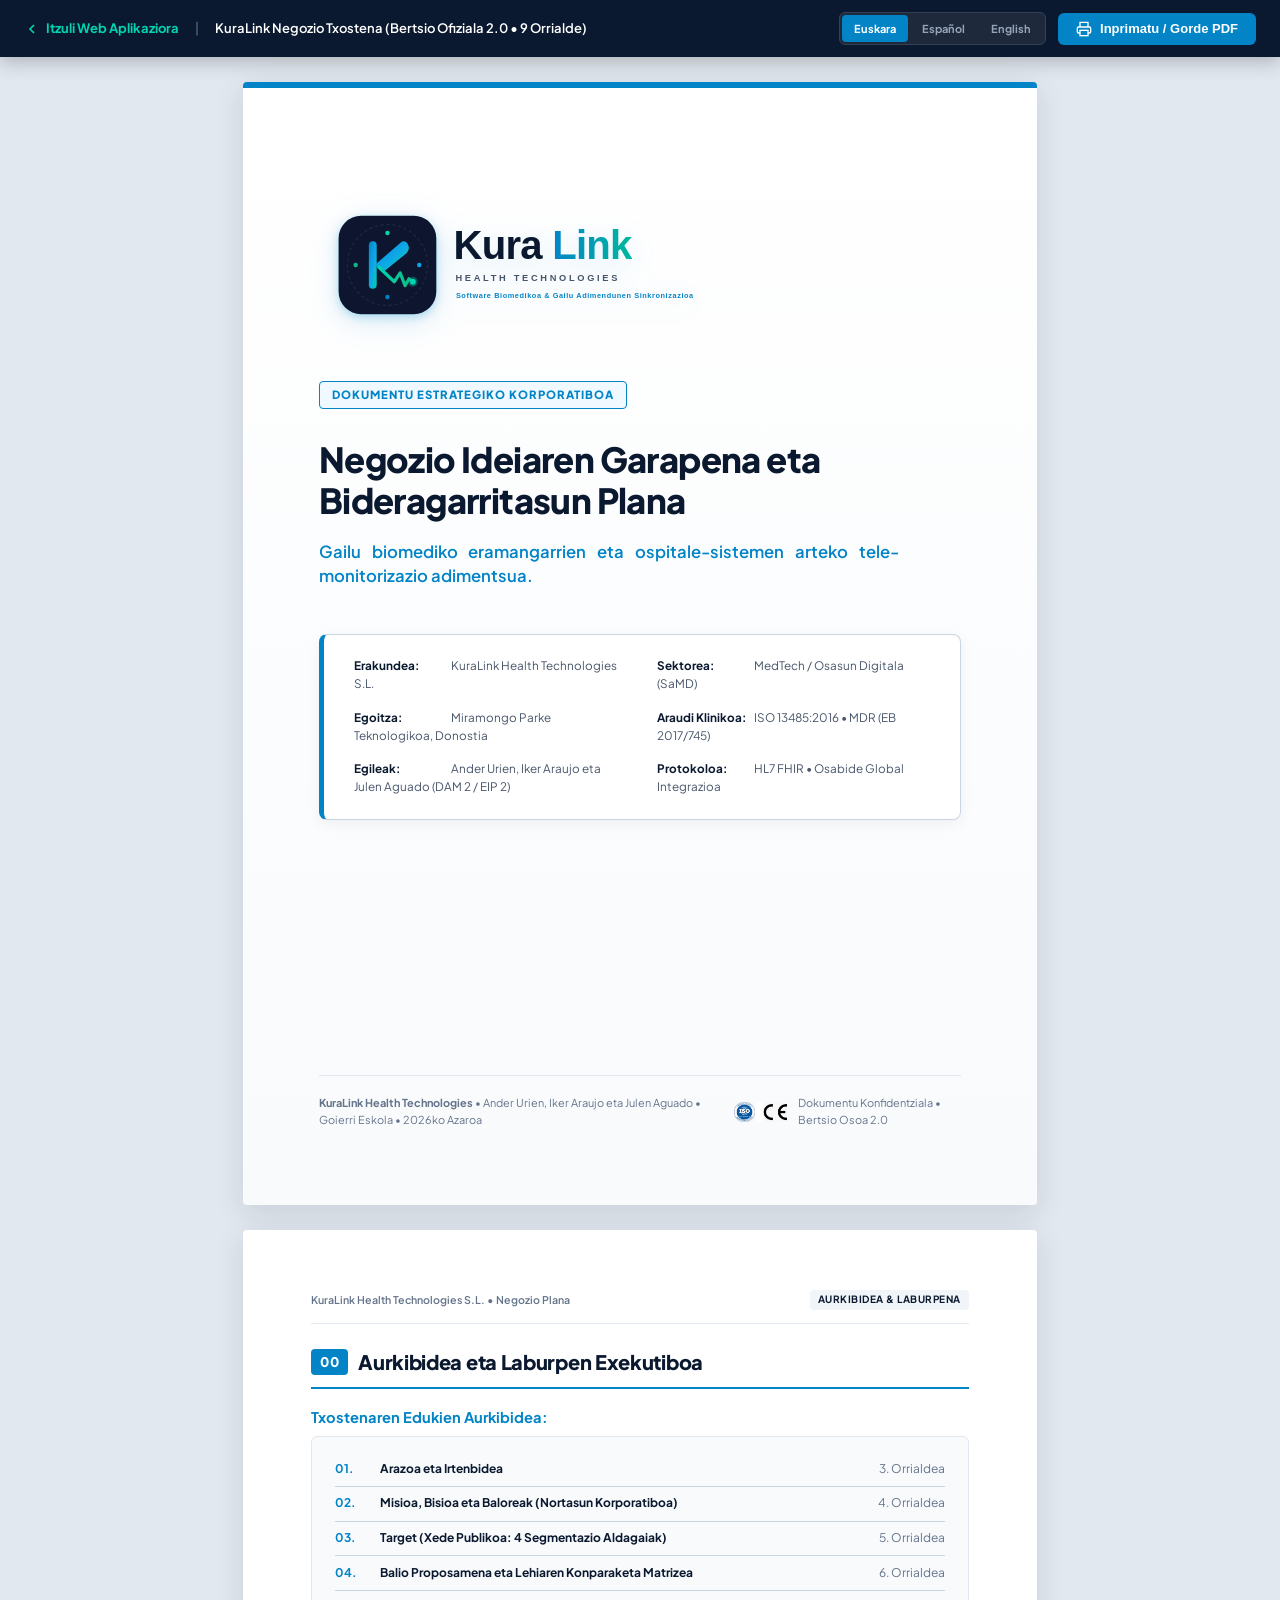
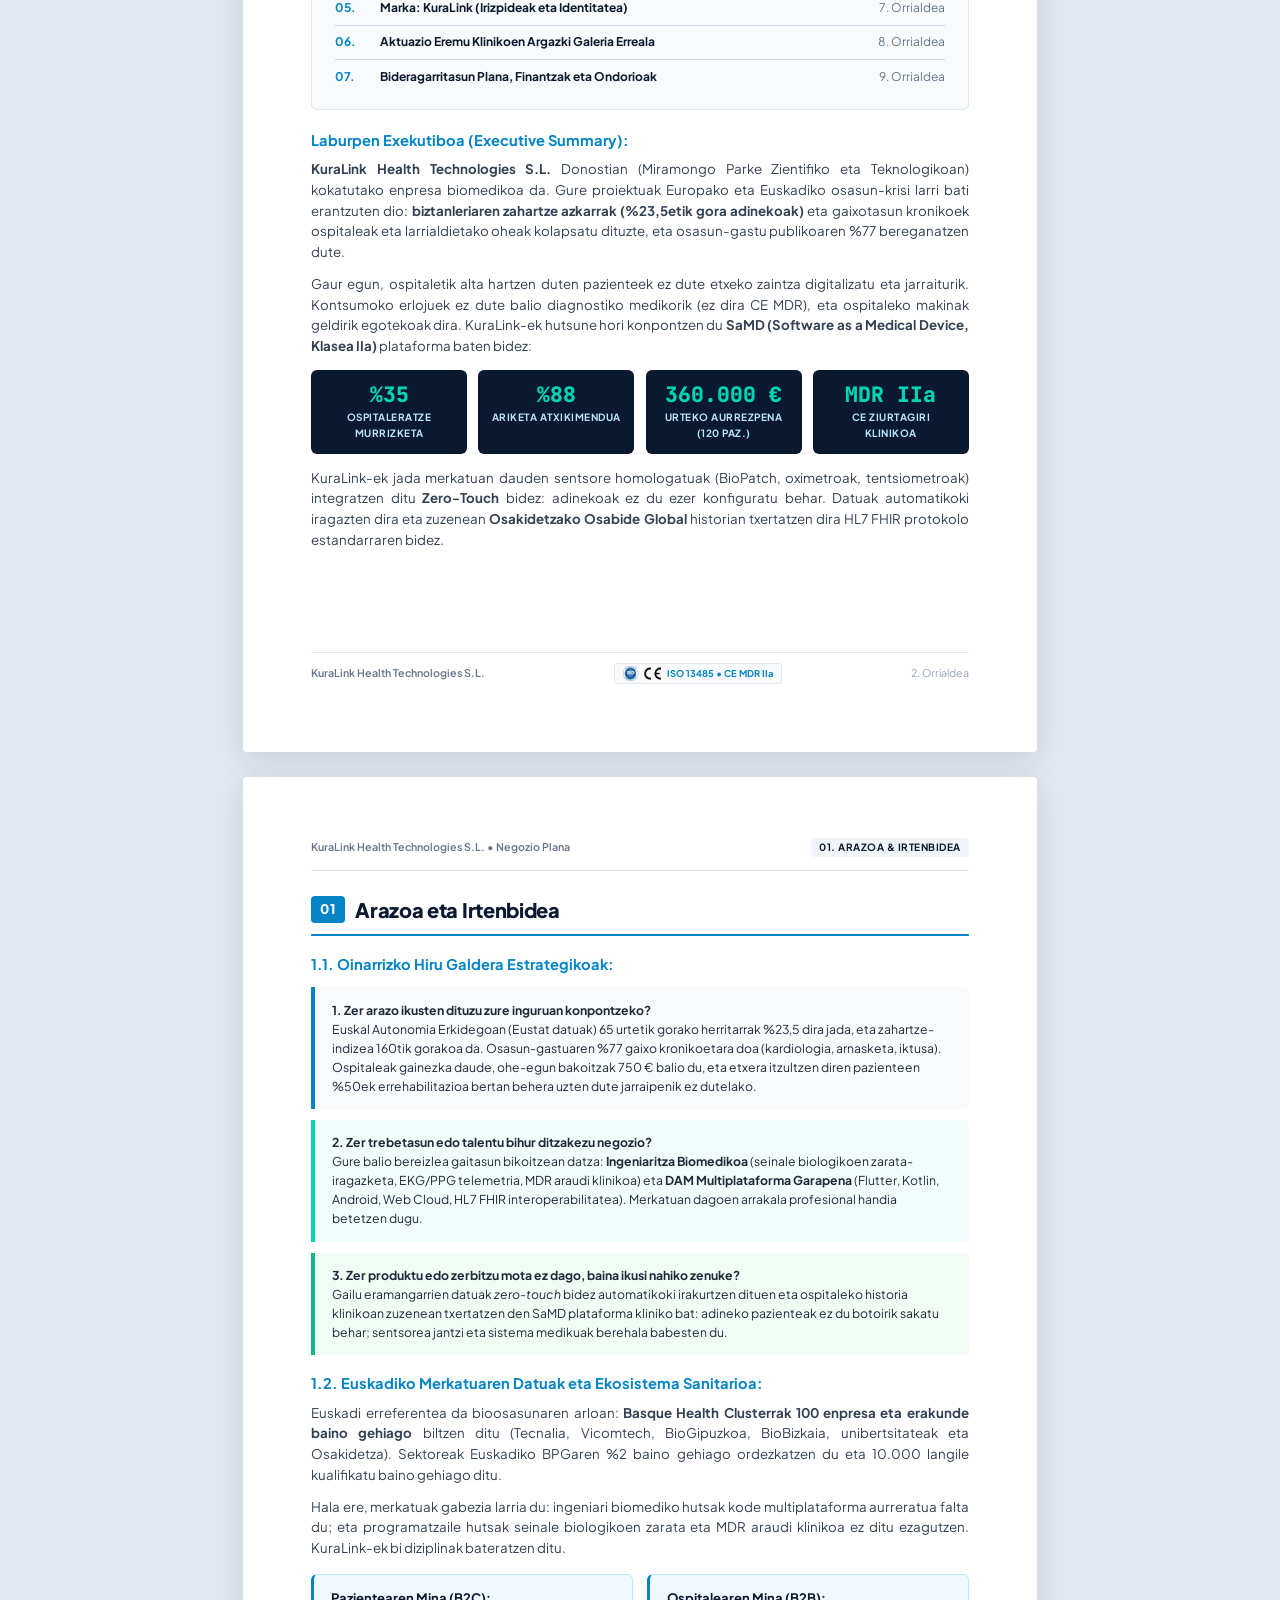
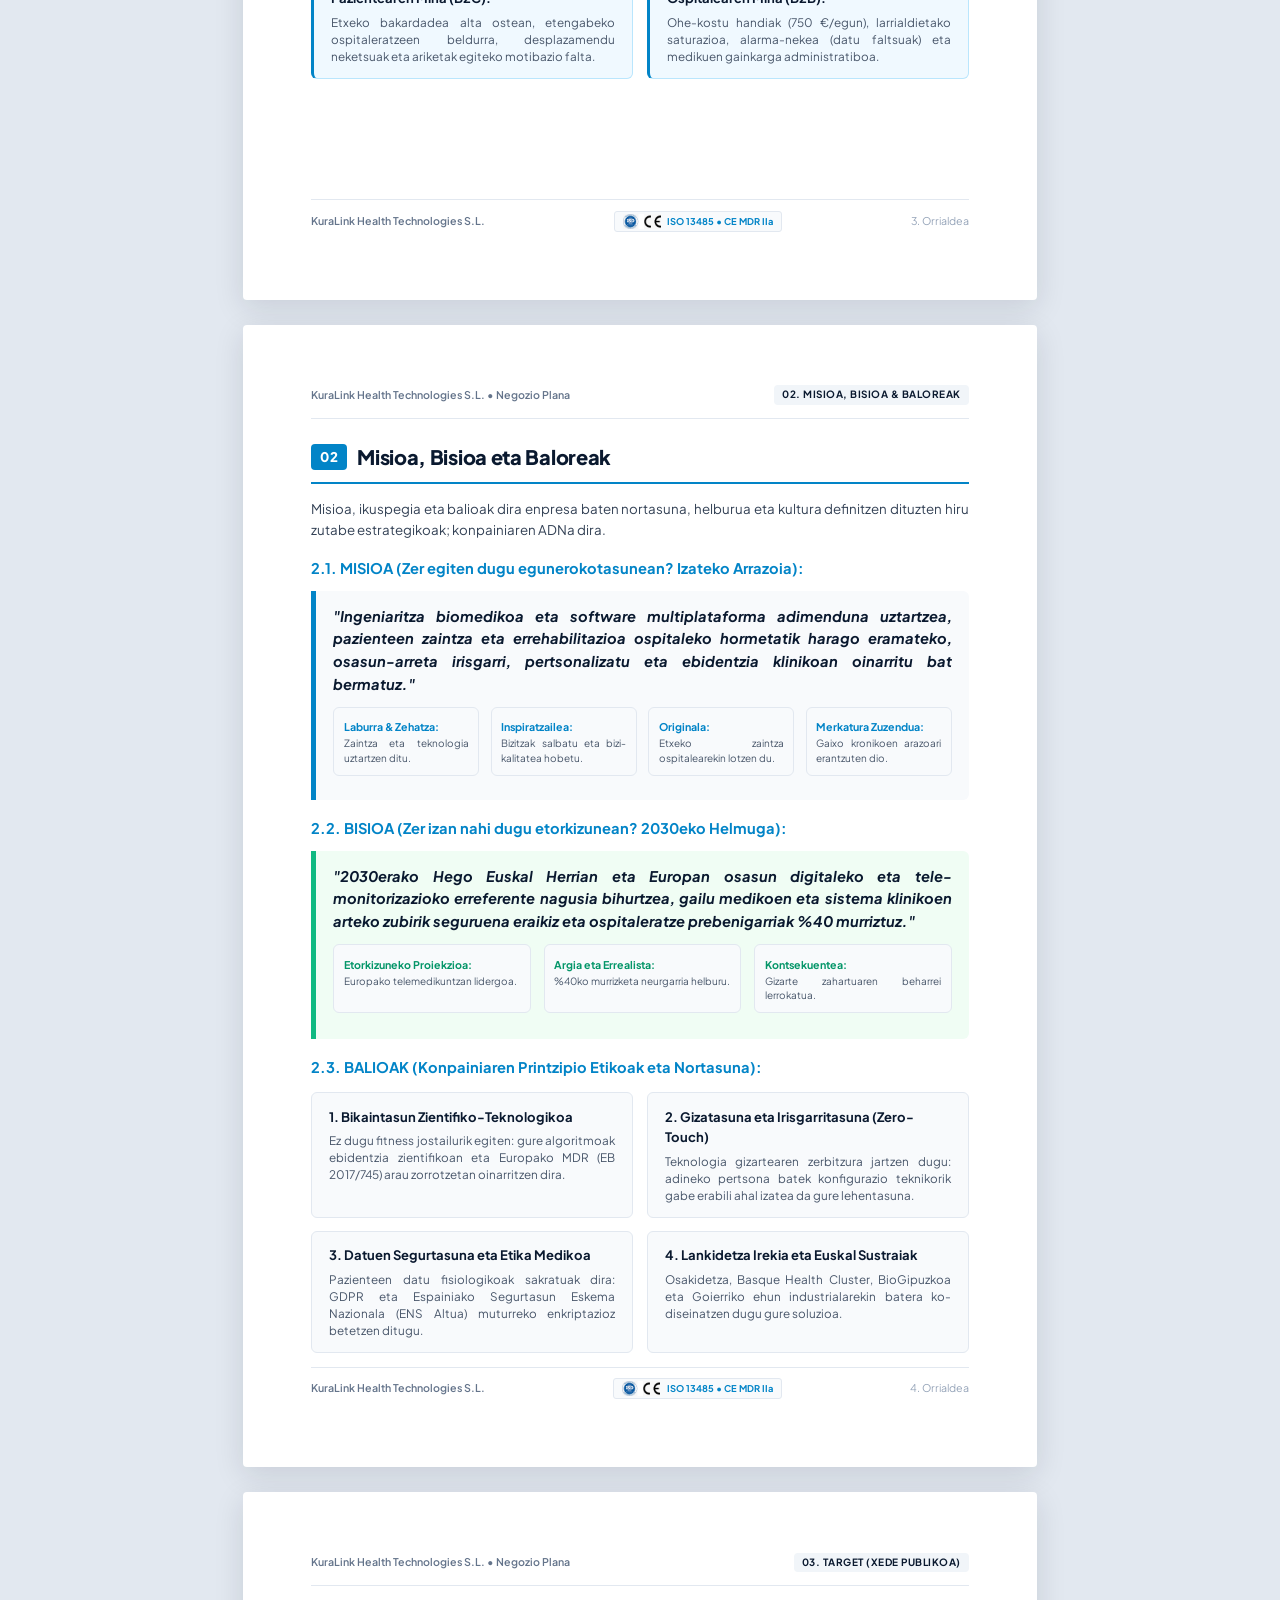
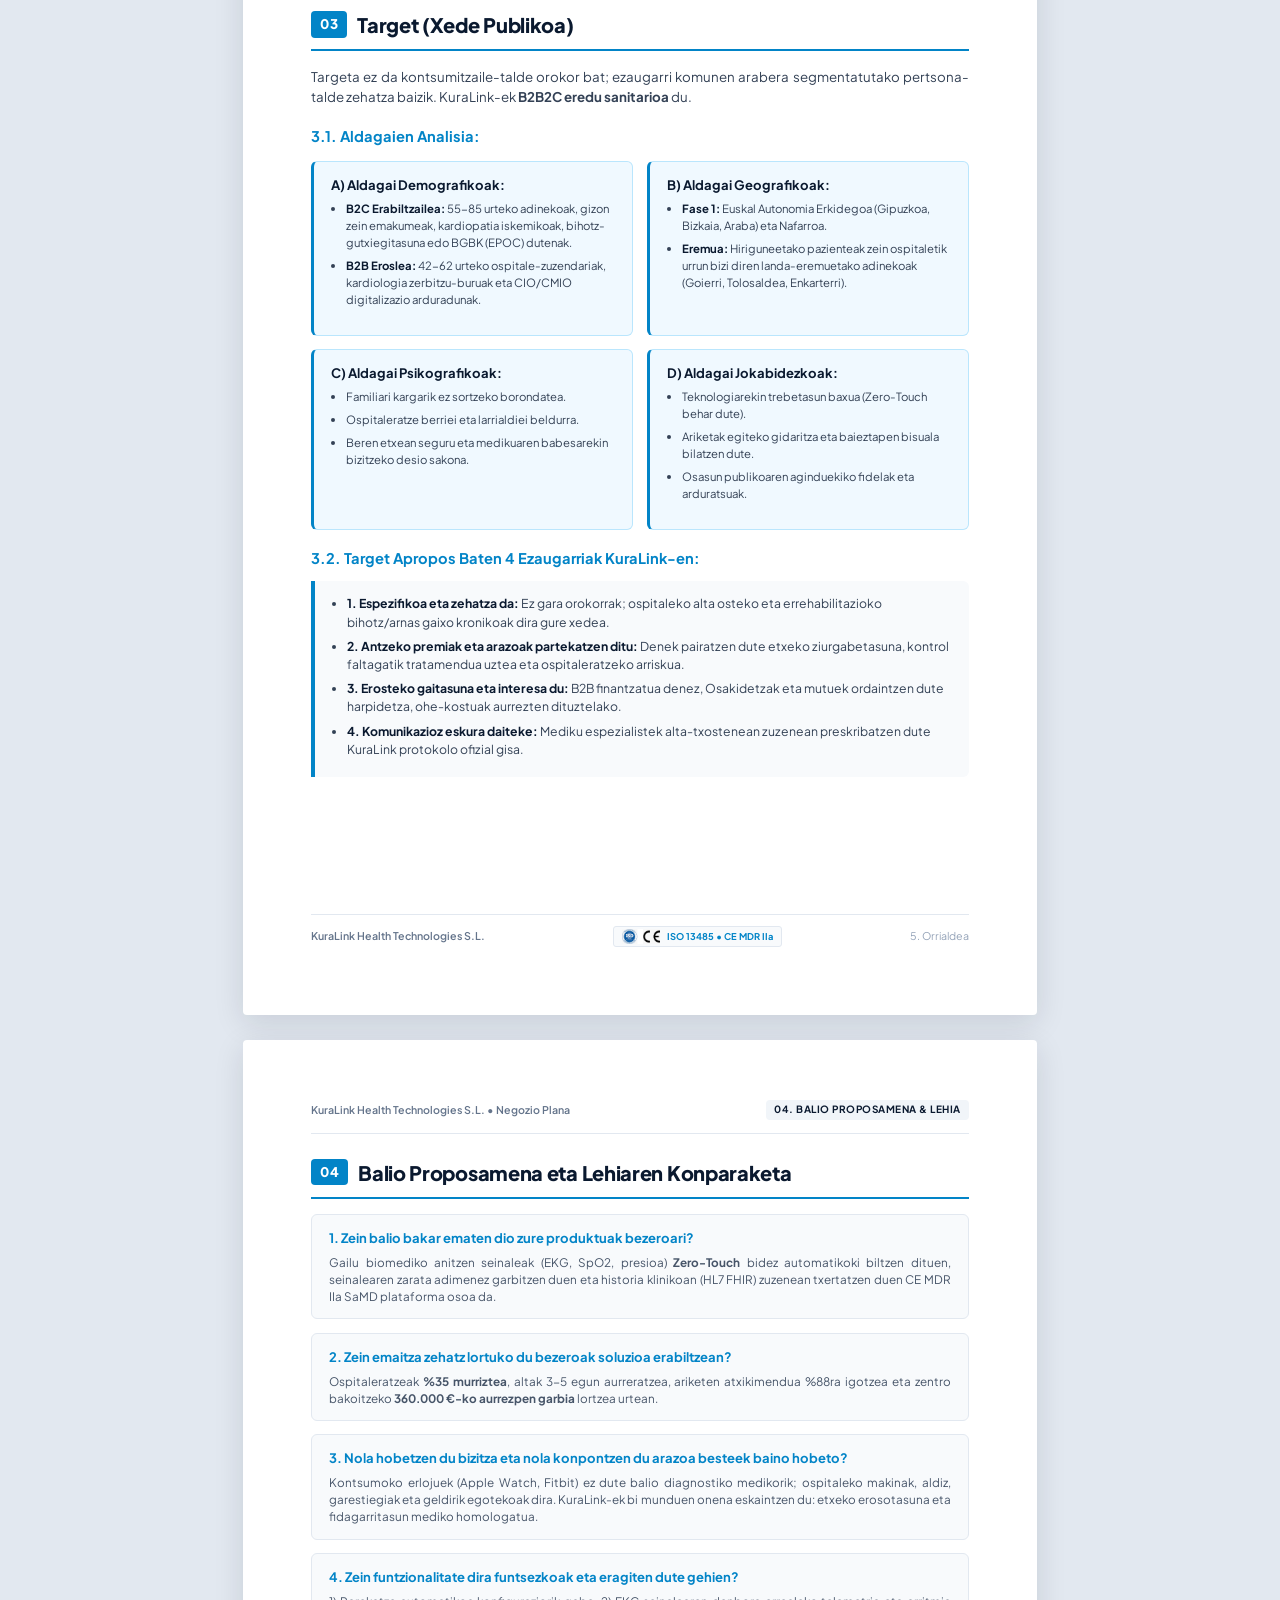
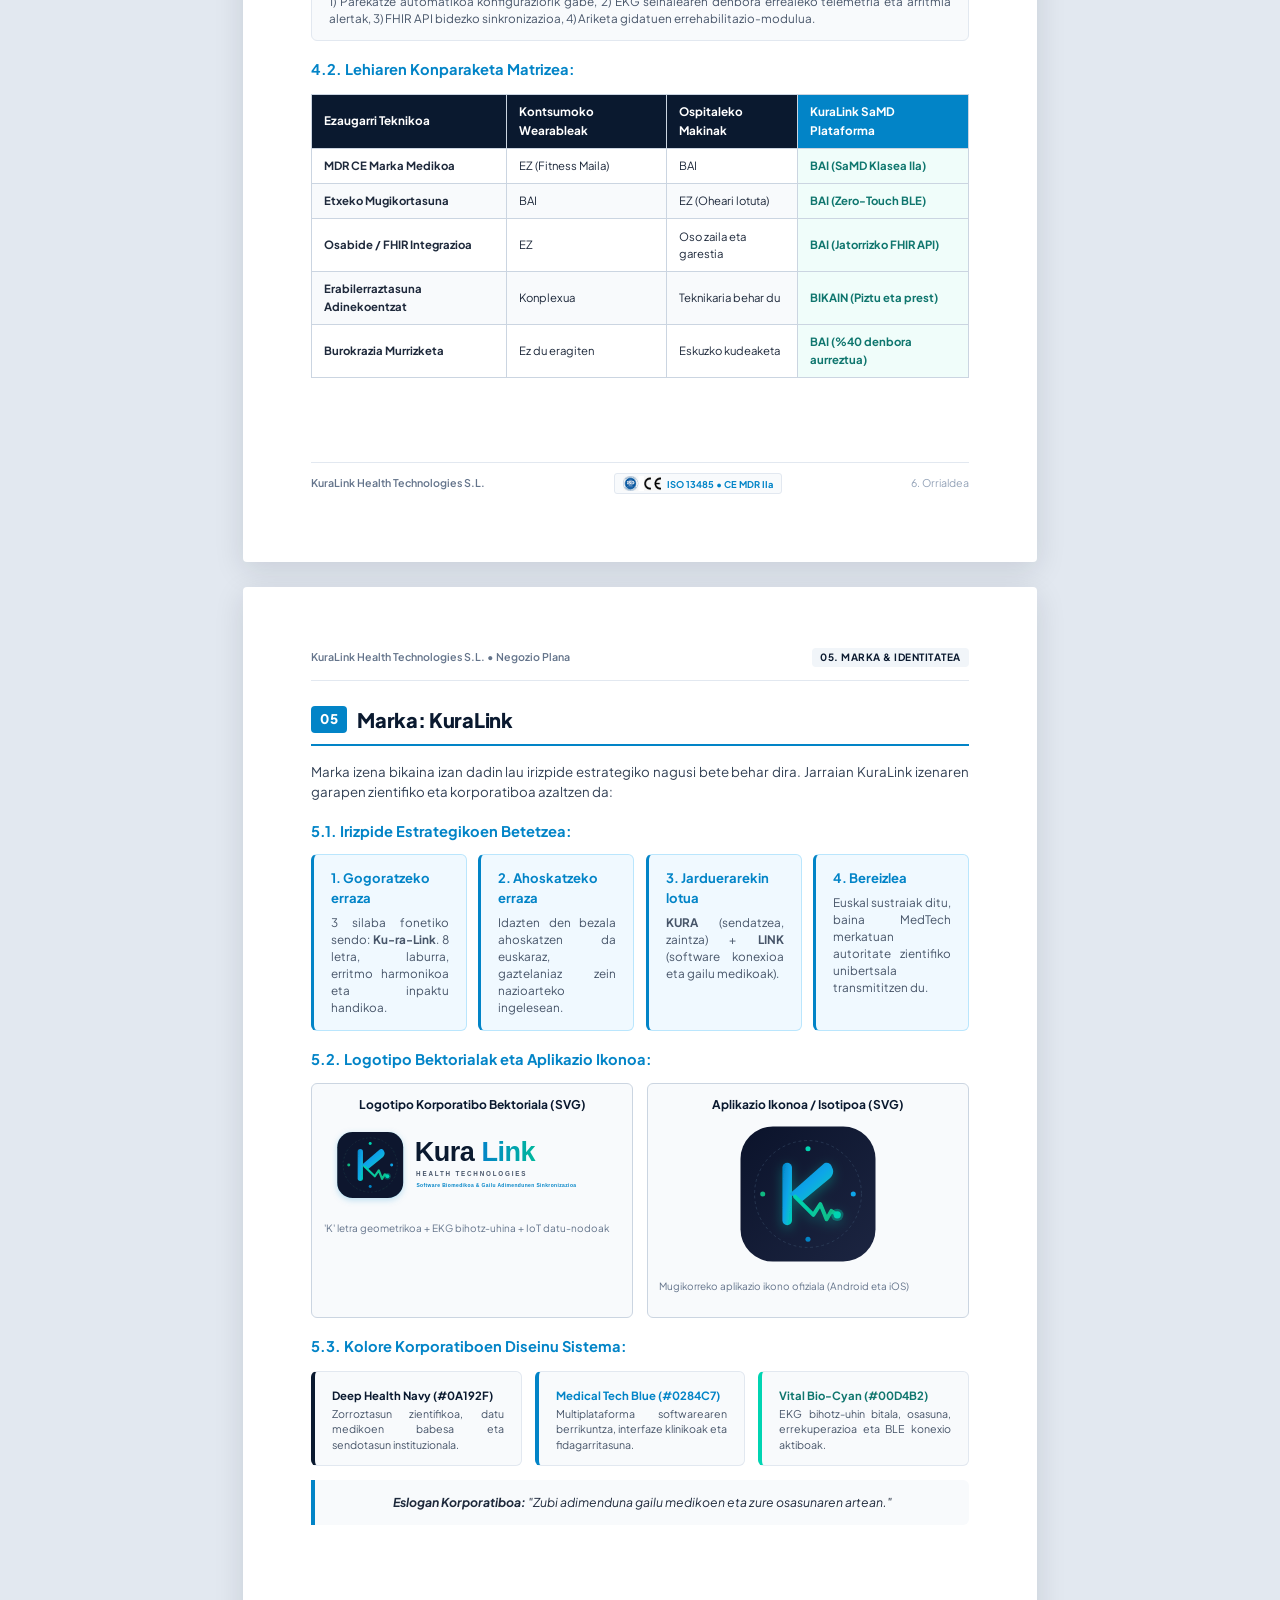
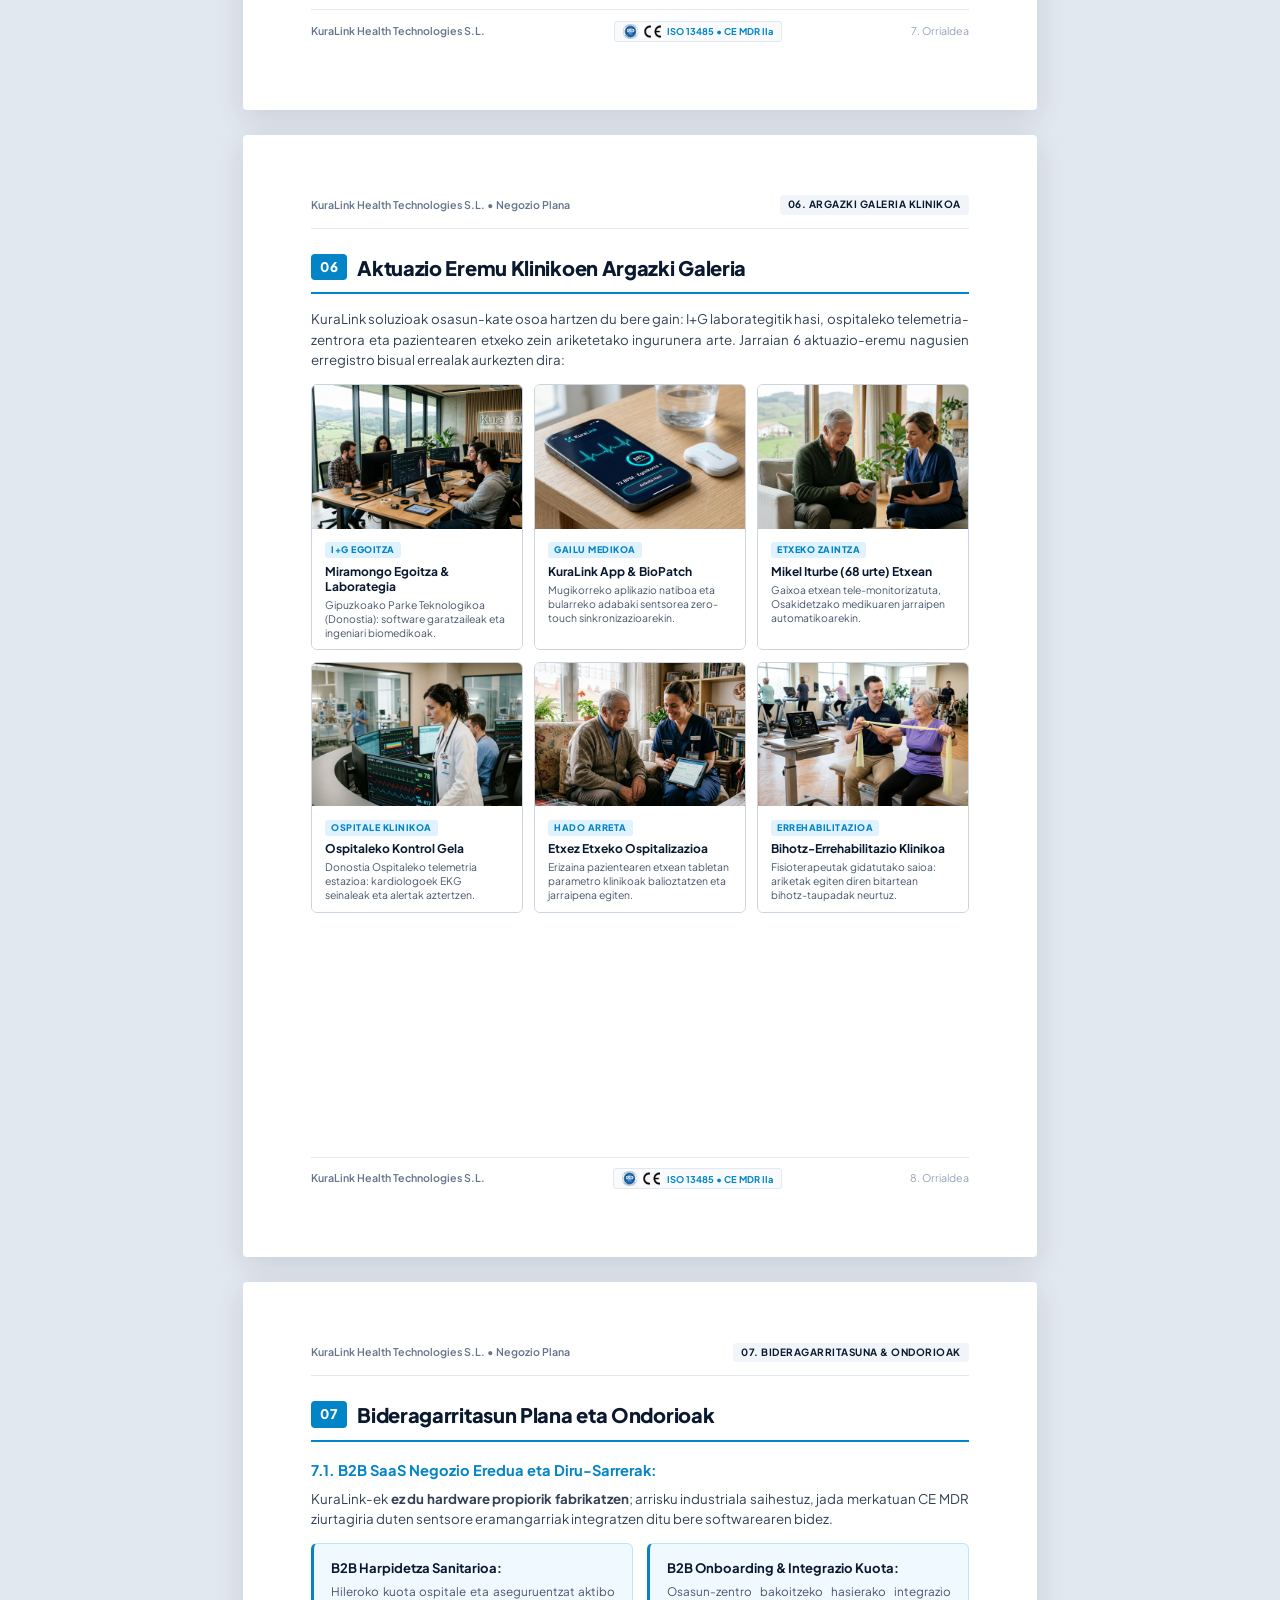
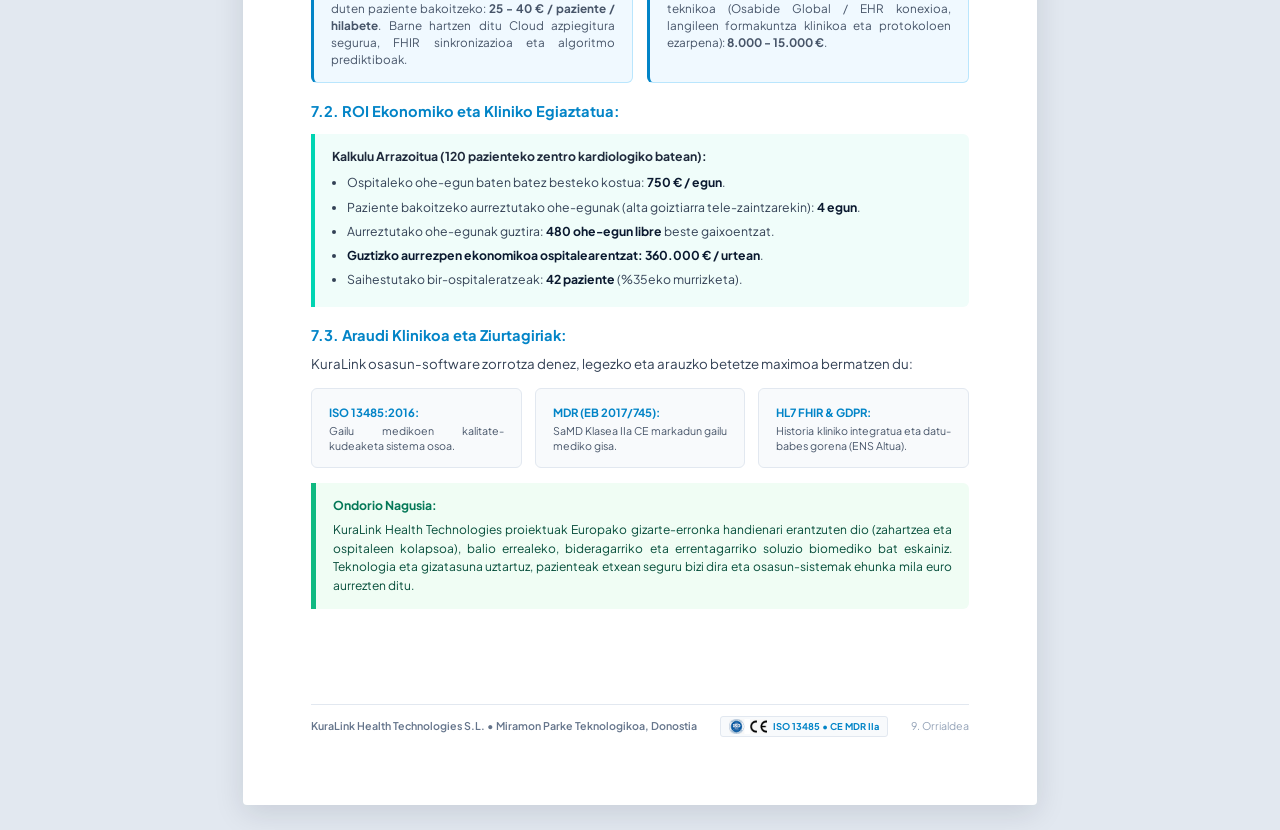
==== commit c6c106e7: "feat(i18n): hizkuntza hautatzailea dinamikoa Android eta Web-en, txosten eleaniztunak (EU, ES, EN), " ====
--- a/kuralink_web_app/txostena_inprimatzeko.html
+++ b/kuralink_web_app/txostena_inprimatzeko.html
@@ -84,7 +84,36 @@
     }
     .print-actions-right {
       display: flex;
+      align-items: center;
       gap: 12px;
+    }
+    .print-lang-group {
+      display: inline-flex;
+      align-items: center;
+      background: #1E293B;
+      border: 1px solid #334155;
+      border-radius: 6px;
+      padding: 2px;
+      gap: 2px;
+    }
+    .btn-lang-choice {
+      background: transparent;
+      border: none;
+      color: #94A3B8;
+      font-size: 11px;
+      font-weight: 700;
+      padding: 5px 12px;
+      border-radius: 4px;
+      cursor: pointer;
+      text-decoration: none;
+      transition: all 0.2s;
+    }
+    .btn-lang-choice:hover {
+      color: white;
+    }
+    .btn-lang-choice.active {
+      background: #0284C7;
+      color: white;
     }
     .btn-print {
       background: #0284C7;
@@ -556,6 +585,11 @@
       <span style="font-size: 13px; font-weight: 600;">KuraLink Negozio Txostena (Bertsio Ofiziala 2.0 • 9 Orrialde)</span>
     </div>
     <div class="print-actions-right">
+      <div class="print-lang-group">
+        <a href="txostena_inprimatzeko.html" class="btn-lang-choice active" title="Euskarazko Txostena">Euskara</a>
+        <a href="txostena_inprimatzeko_es.html" class="btn-lang-choice" title="Plan de Negocio en Español">Español</a>
+        <a href="txostena_inprimatzeko_en.html" class="btn-lang-choice" title="Business Plan in English">English</a>
+      </div>
       <button class="btn-print" onclick="window.print()">
         <svg width="16" height="16" viewBox="0 0 24 24" fill="none" stroke="currentColor" stroke-width="2"><polyline points="6 9 6 2 18 2 18 9"></polyline><path d="M6 18H4a2 2 0 0 1-2-2v-5a2 2 0 0 1 2-2h16a2 2 0 0 1 2 2v5a2 2 0 0 1-2 2h-2"></path><rect x="6" y="14" width="12" height="8"></rect></svg>
         Inprimatu / Gorde PDF
@@ -1245,5 +1279,15 @@
 
   </div>
 
+  <script>
+    // URL parametroen araberako birbideratze adimenduna (?lang=es edo ?lang=en)
+    const urlParams = new URLSearchParams(window.location.search);
+    const lang = (urlParams.get('lang') || '').toLowerCase();
+    if (lang === 'es' || lang === 'castellano' || lang === 'spanish') {
+      window.location.replace('txostena_inprimatzeko_es.html');
+    } else if (lang === 'en' || lang === 'english') {
+      window.location.replace('txostena_inprimatzeko_en.html');
+    }
+  </script>
 </body>
 </html>
